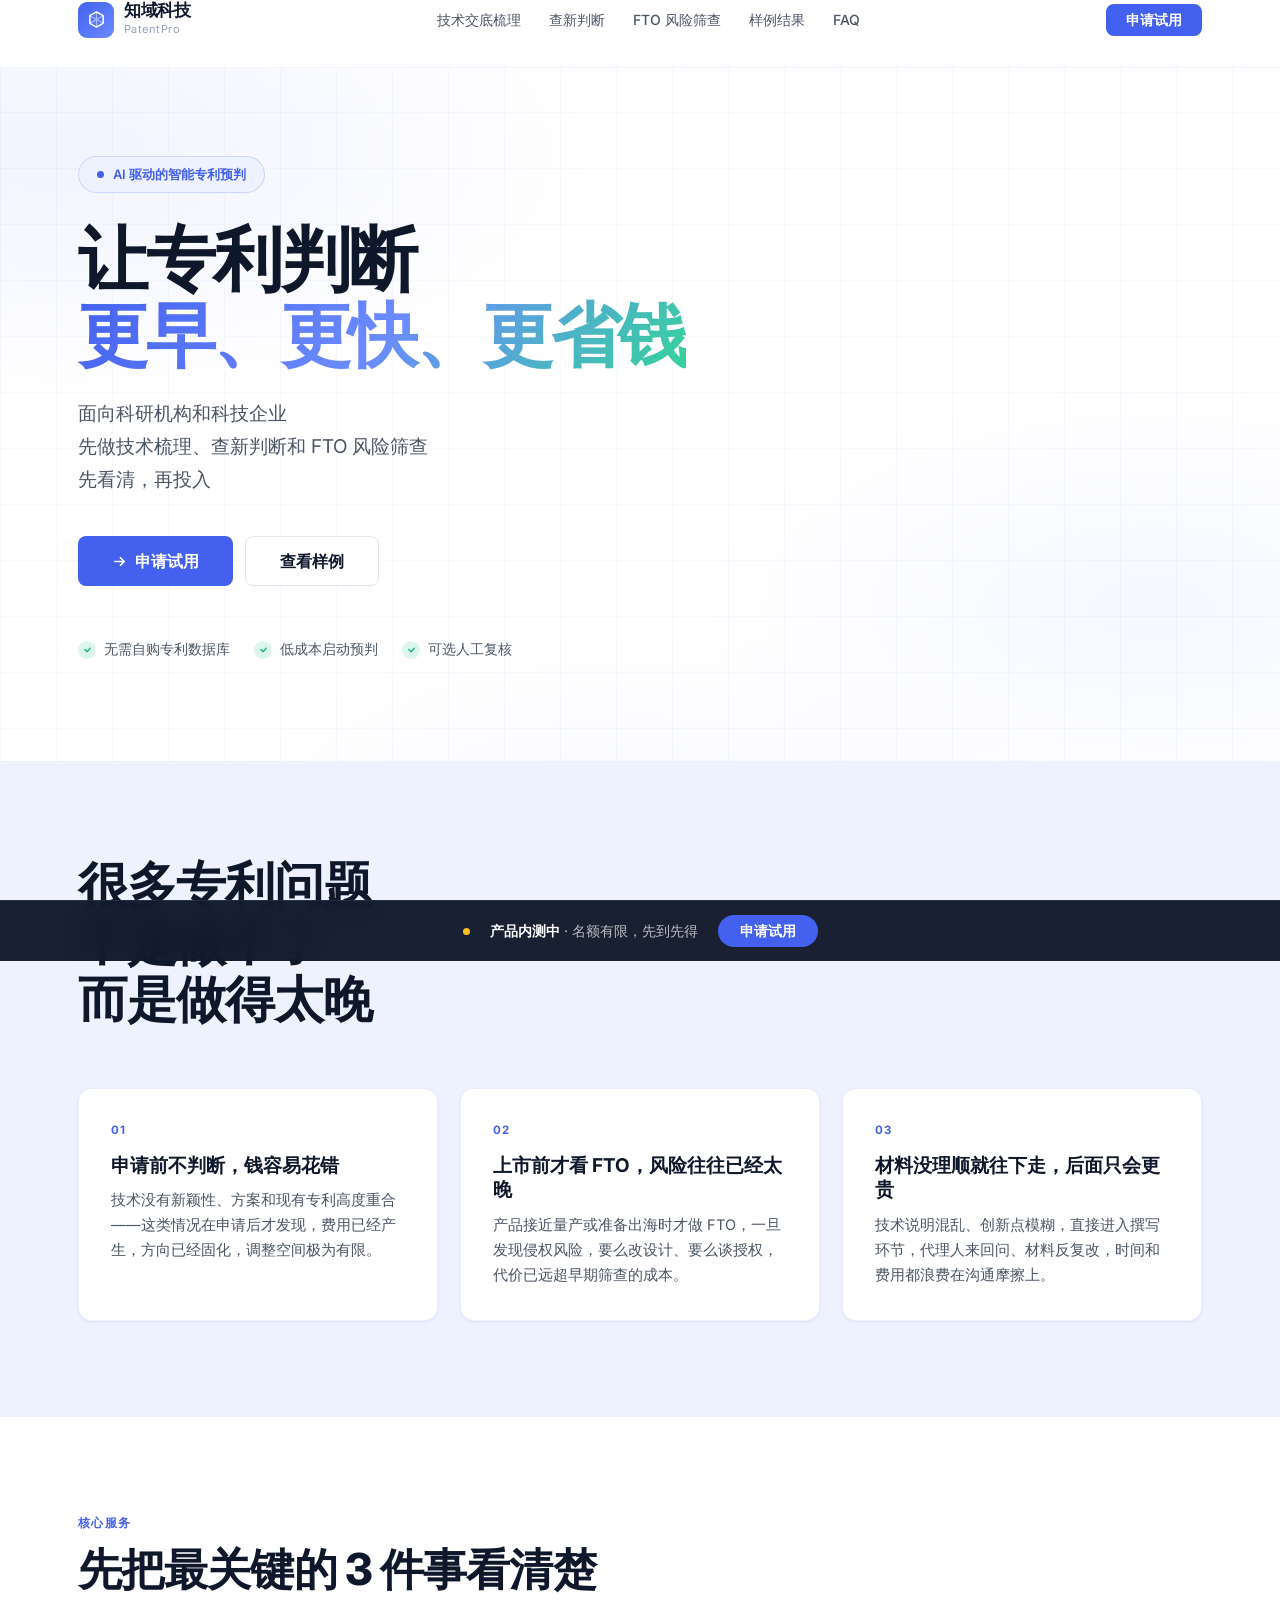
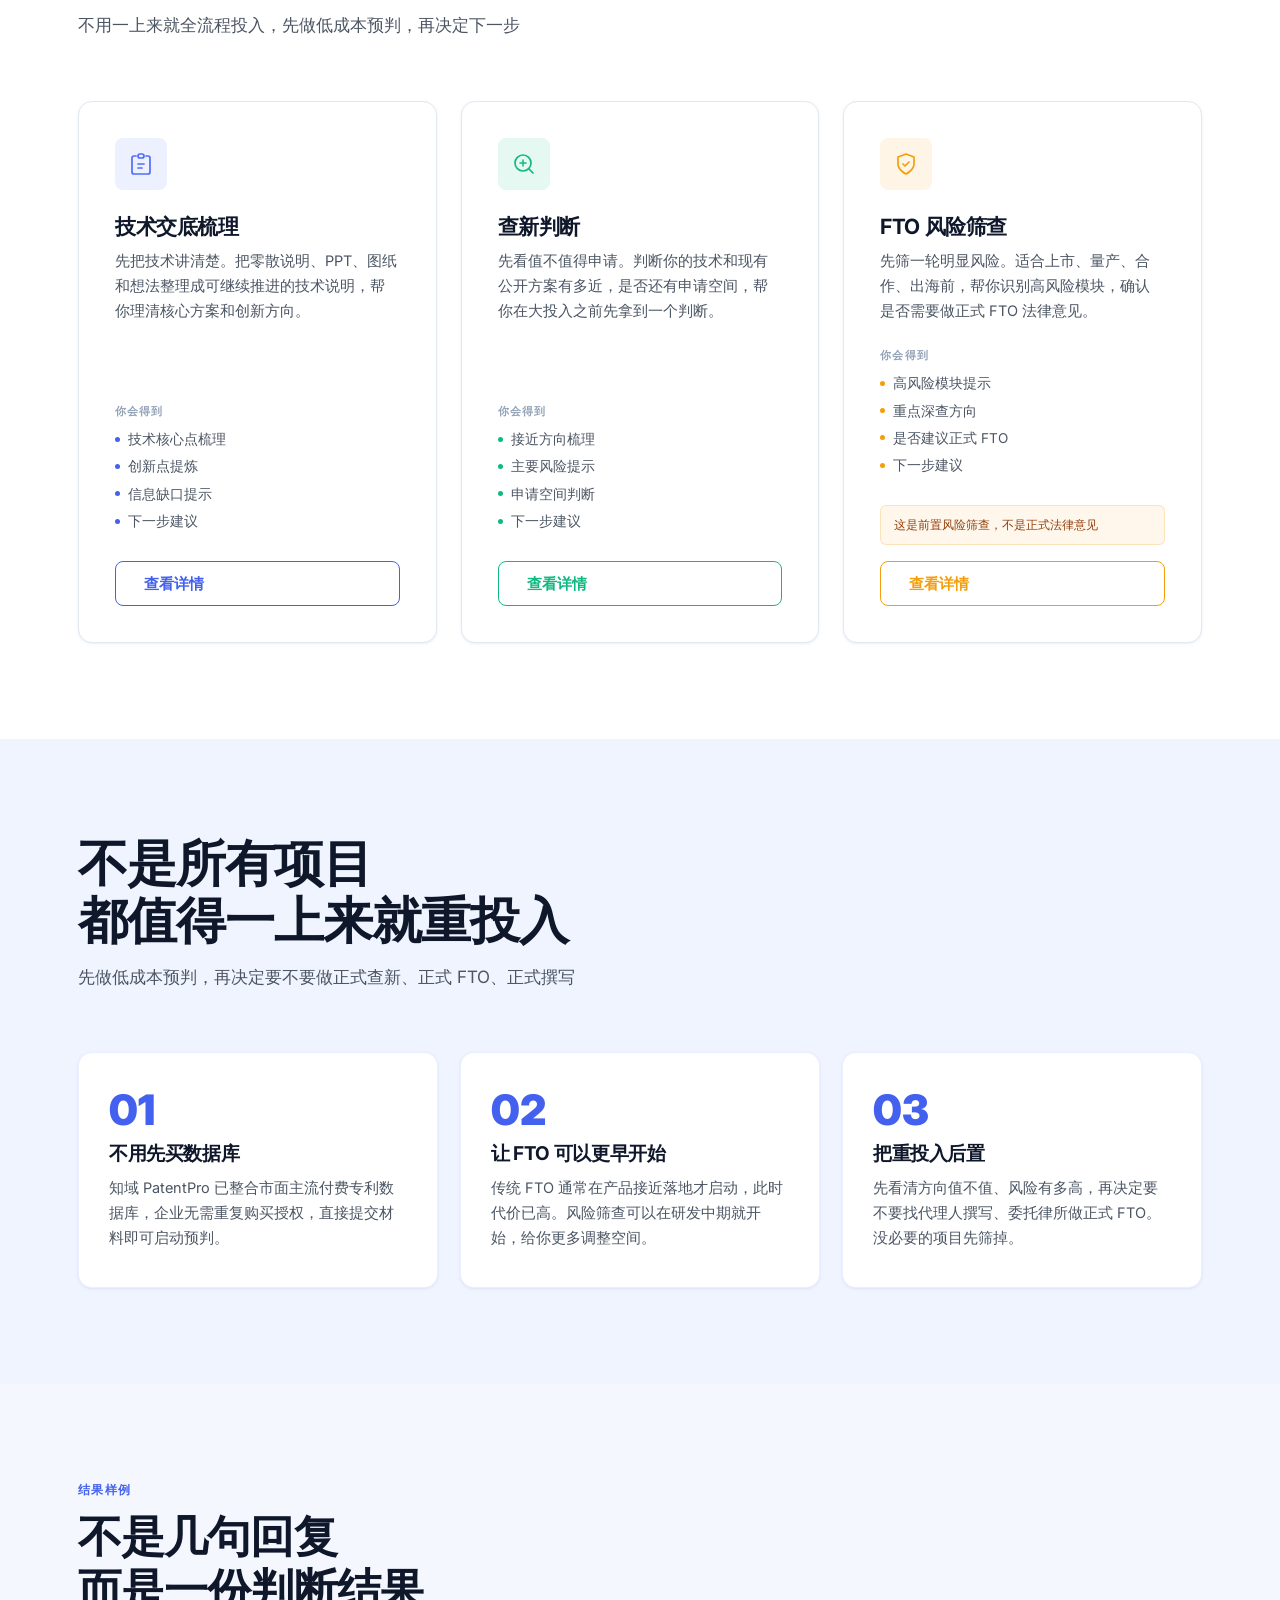
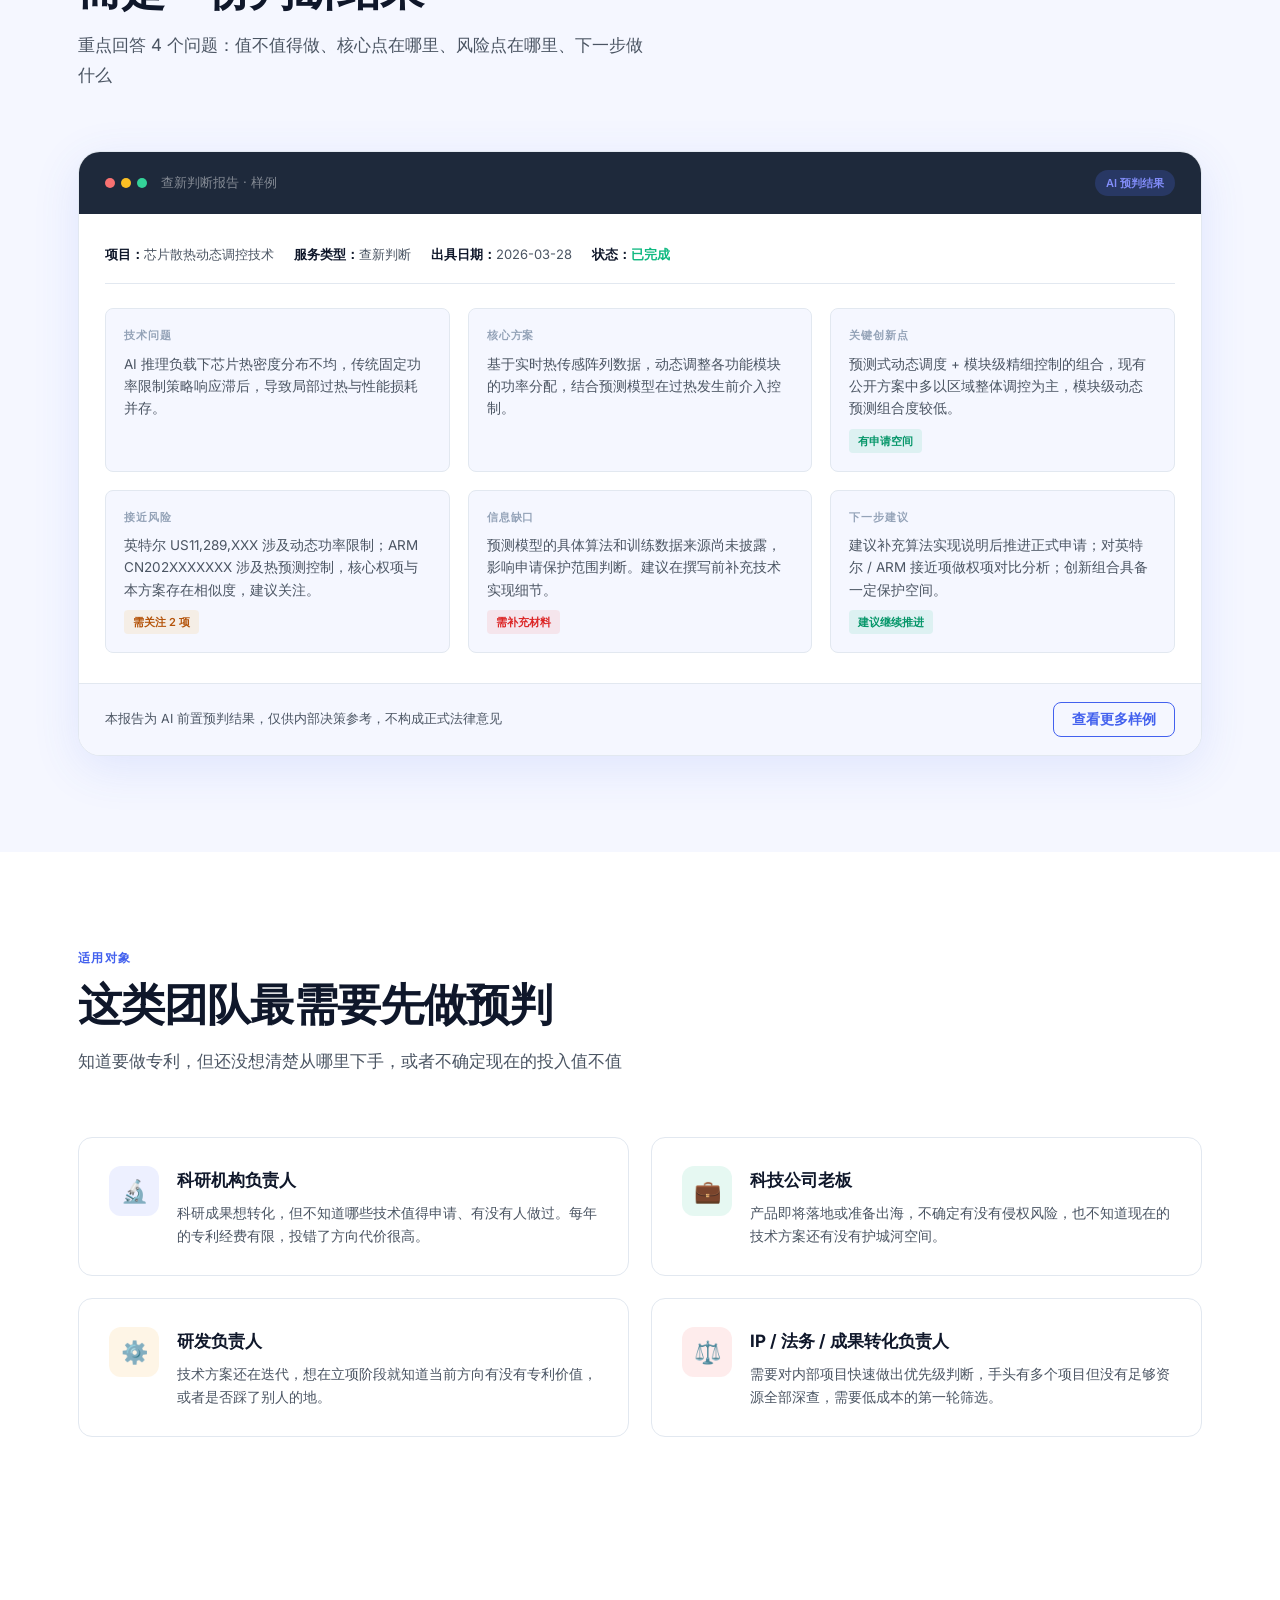
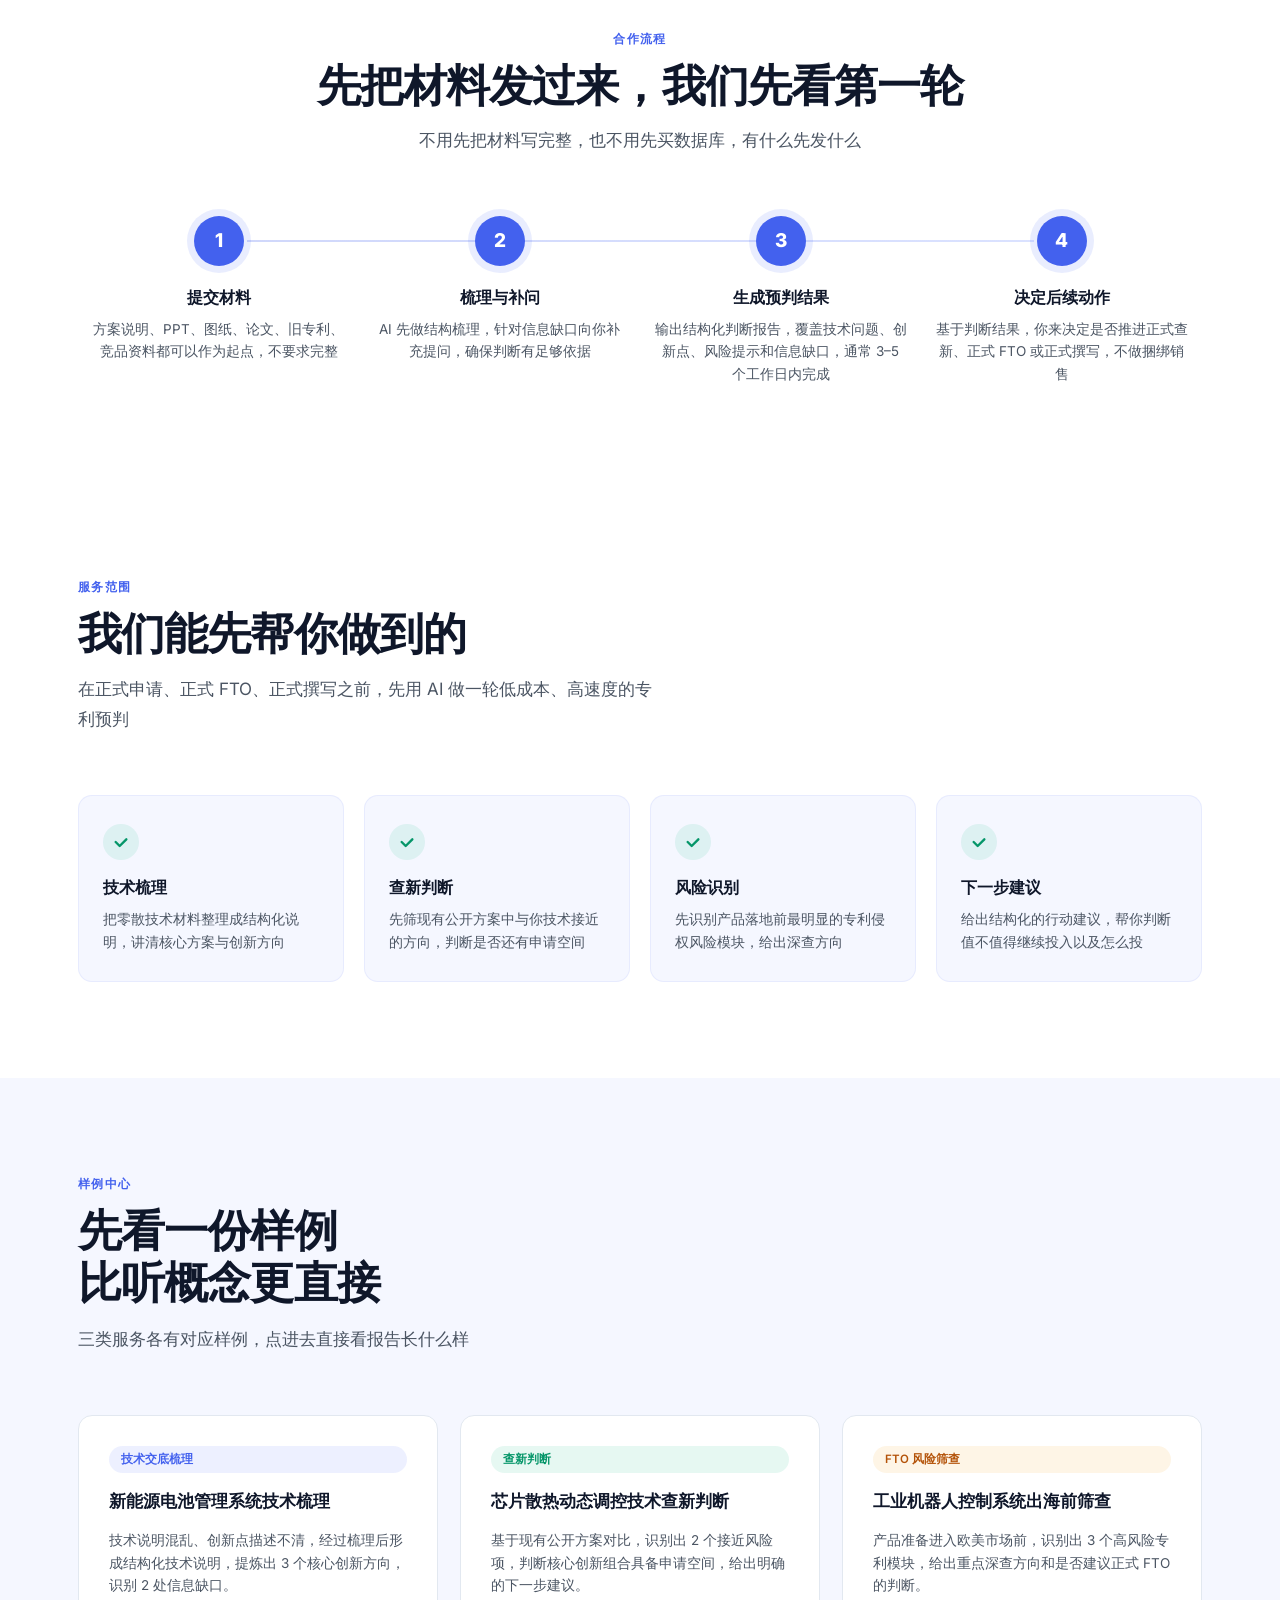
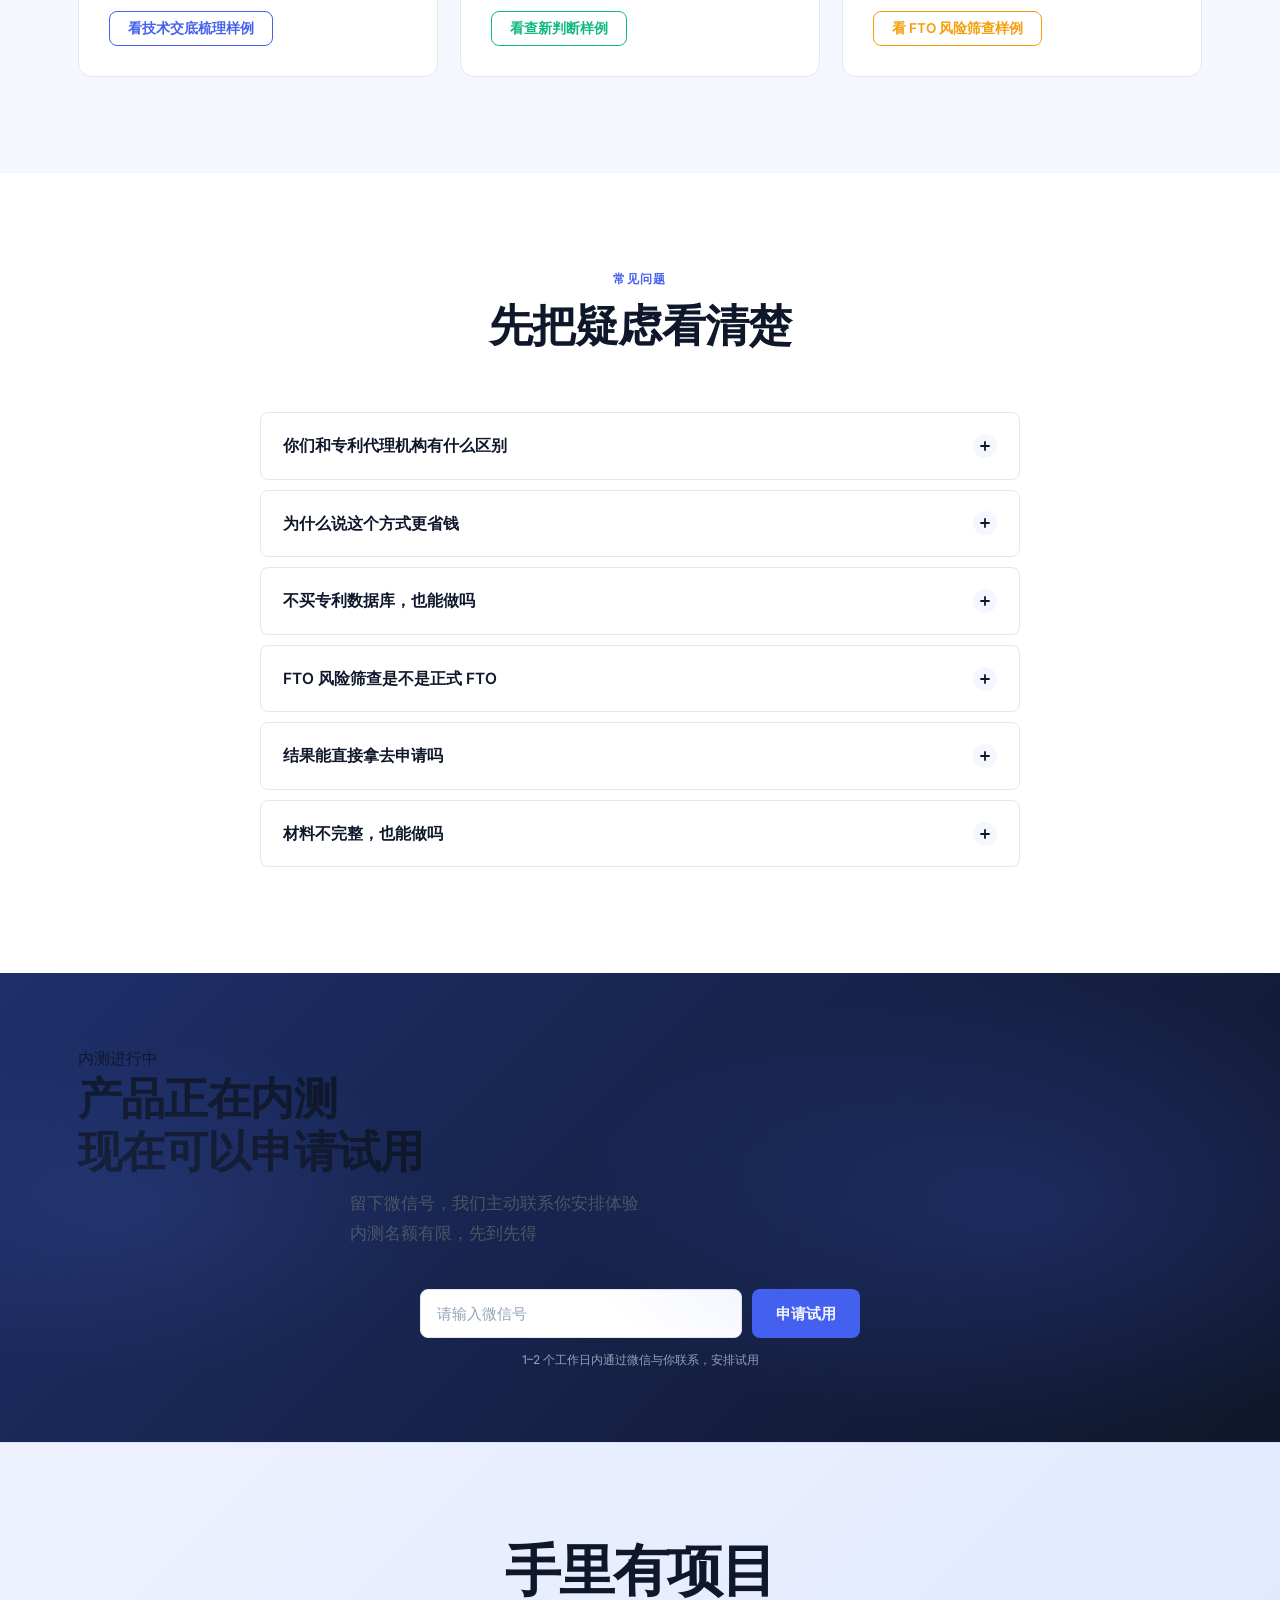
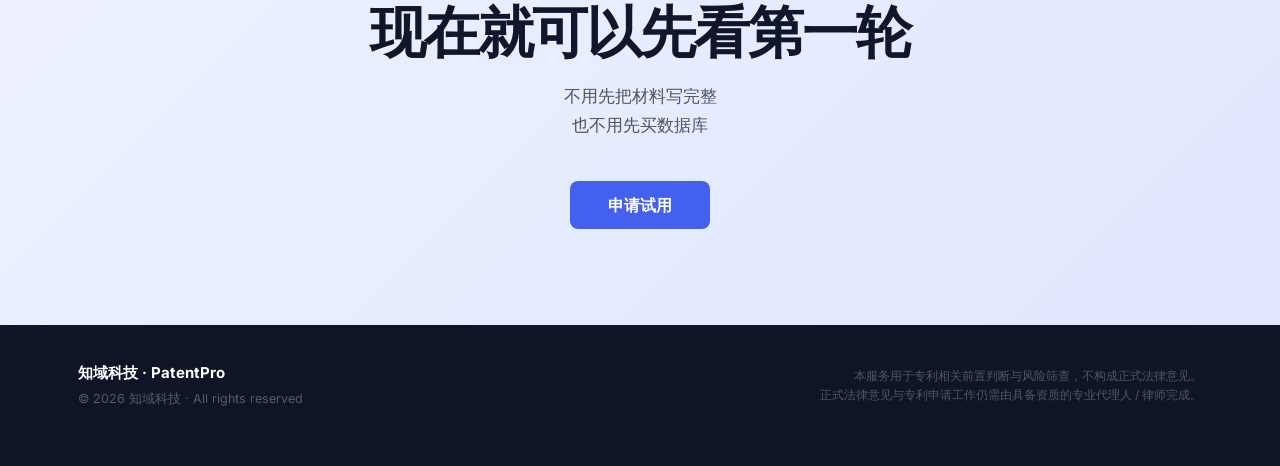
==== index.html @ 05e46c9e "chore: configure GitHub Pages for www.patentpro.net - Rename patentpro_website.html to index.html (P" ====
<!DOCTYPE html>
<html lang="zh-CN">
<head>
  <meta charset="UTF-8" />
  <meta name="viewport" content="width=device-width, initial-scale=1.0" />
  <meta name="description" content="知域科技 · AI 驱动的智能专利预判。面向科研机构和科技企业，先做技术梳理、查新判断和 FTO 风险筛查，先看清，再投入。" />
  <title>知域科技 · 让专利判断更早、更快、更省钱</title>
  <link rel="preconnect" href="https://fonts.googleapis.com" />
  <link rel="preconnect" href="https://fonts.gstatic.com" crossorigin />
  <link href="https://fonts.googleapis.com/css2?family=Inter:wght@300;400;500;600;700;800;900&display=swap" rel="stylesheet" />
  <style>
    /* ============================================================
       RESET & VARIABLES
    ============================================================ */
    *, *::before, *::after { box-sizing: border-box; margin: 0; padding: 0; }

    :root {
      --dark:          #0F172A;
      --dark-2:        #1E293B;
      --dark-3:        #334155;
      --accent:        #4361EE;
      --accent-light:  #6C8AFF;
      --accent-dark:   #2D4BD4;
      --green:         #10B981;
      --amber:         #F59E0B;
      --red:           #EF4444;
      --text:          #0F172A;
      --text-2:        #4B5563;
      --text-3:        #94A3B8;
      --bg:            #F5F7FF;
      --bg-alt:        #FFFFFF;
      --bg-tint:       #EEF2FF;
      --border:        #E2E8F0;
      --white:         #FFFFFF;
      --font:          'Inter', -apple-system, BlinkMacSystemFont, 'PingFang SC', 'Hiragino Sans GB', 'Microsoft YaHei', sans-serif;
      --shadow-sm:     0 1px 4px rgba(67,97,238,0.06), 0 1px 2px rgba(0,0,0,0.04);
      --shadow-md:     0 4px 20px rgba(67,97,238,0.1), 0 2px 8px rgba(0,0,0,0.04);
      --shadow-lg:     0 12px 48px rgba(67,97,238,0.12);
      --r-sm:          8px;
      --r-md:          14px;
      --r-lg:          22px;
      --max-w:         1180px;
      --nav-h:         68px;
    }

    html { scroll-behavior: smooth; font-size: 16px; }

    body {
      font-family: var(--font);
      color: var(--text);
      background: var(--bg);
      line-height: 1.65;
      -webkit-font-smoothing: antialiased;
    }

    a { text-decoration: none; }
    h1, h2, h3, h4 { line-height: 1.2; font-weight: 700; letter-spacing: -0.02em; }
    button { font-family: var(--font); }

    /* ============================================================
       LAYOUT UTILITIES
    ============================================================ */
    .container {
      max-width: var(--max-w);
      margin: 0 auto;
      padding: 0 28px;
    }

    .section { padding: 96px 0; }
    .section-alt { background: var(--bg-alt); }
    .section-dark { background: var(--dark); }

    .section-label {
      display: block;
      font-size: 12px;
      font-weight: 700;
      letter-spacing: 0.12em;
      text-transform: uppercase;
      color: var(--accent);
      margin-bottom: 10px;
    }

    .section-title {
      font-size: clamp(26px, 3.8vw, 44px);
      font-weight: 800;
      color: var(--text);
      margin-bottom: 16px;
    }
    .section-title.white { color: var(--white); }

    .section-subtitle {
      font-size: 17px;
      color: var(--text-2);
      max-width: 580px;
      line-height: 1.75;
    }
    .section-subtitle.muted { color: rgba(255,255,255,0.5); }

    .section-header { margin-bottom: 60px; }
    .section-header.center { text-align: center; }
    .section-header.center .section-label,
    .section-header.center .section-subtitle { margin-left: auto; margin-right: auto; }

    /* ============================================================
       BUTTONS
    ============================================================ */
    .btn {
      display: inline-flex;
      align-items: center;
      gap: 8px;
      padding: 14px 28px;
      border-radius: var(--r-sm);
      font-size: 15px;
      font-weight: 600;
      cursor: pointer;
      transition: all 0.2s ease;
      border: none;
      white-space: nowrap;
      line-height: 1;
    }

    .btn-primary {
      background: var(--accent);
      color: var(--white);
    }
    .btn-primary:hover {
      background: var(--accent-dark);
      transform: translateY(-1px);
      box-shadow: 0 8px 28px rgba(67,97,238,0.35);
    }

    .btn-secondary {
      background: transparent;
      color: var(--white);
      border: 1.5px solid rgba(255,255,255,0.38);
    }
    .btn-secondary:hover {
      background: rgba(255,255,255,0.1);
      border-color: rgba(255,255,255,0.7);
    }

    .btn-outline {
      background: transparent;
      color: var(--accent);
      border: 1.5px solid var(--accent);
    }
    .btn-outline:hover {
      background: var(--accent);
      color: var(--white);
    }

    .btn-ghost {
      background: rgba(255,255,255,0.07);
      color: var(--white);
      border: 1.5px solid rgba(255,255,255,0.14);
    }
    .btn-ghost:hover { background: rgba(255,255,255,0.14); }

    /* ============================================================
       HEADER
    ============================================================ */
    .header {
      position: fixed;
      top: 0; left: 0; right: 0;
      height: var(--nav-h);
      background: rgba(255,255,255,0.9);
      backdrop-filter: blur(16px);
      -webkit-backdrop-filter: blur(16px);
      border-bottom: 1px solid rgba(67,97,238,0.08);
      z-index: 1000;
      transition: background 0.3s ease, box-shadow 0.3s ease;
    }
    .header.scrolled {
      background: rgba(255,255,255,0.98);
      box-shadow: 0 4px 24px rgba(67,97,238,0.1);
    }

    .header-inner {
      display: flex;
      align-items: center;
      justify-content: space-between;
      height: 100%;
      gap: 16px;
    }

    /* Logo */
    .logo {
      display: flex;
      align-items: center;
      gap: 10px;
      flex-shrink: 0;
    }
    .logo-icon {
      width: 36px; height: 36px;
      background: linear-gradient(135deg, var(--accent), var(--accent-light));
      border-radius: 9px;
      display: flex; align-items: center; justify-content: center;
    }
    .logo-text-wrap { display: flex; flex-direction: column; }
    .logo-text { font-size: 17px; font-weight: 800; color: var(--text); letter-spacing: -0.02em; line-height: 1.1; }
    .logo-sub  { font-size: 11px; color: var(--text-3); letter-spacing: 0.04em; }

    /* Desktop Nav */
    .nav {
      display: flex;
      align-items: center;
      gap: 2px;
      flex: 1;
      justify-content: center;
    }
    .nav-link {
      padding: 8px 13px;
      color: var(--text-2);
      font-size: 14px; font-weight: 500;
      border-radius: 6px;
      transition: all 0.15s ease;
    }
    .nav-link:hover { color: var(--accent); background: var(--bg-tint); }

    .header-cta { padding: 9px 20px; font-size: 14px; flex-shrink: 0; }

    /* Hamburger */
    .hamburger {
      display: none;
      flex-direction: column;
      gap: 5px;
      cursor: pointer;
      padding: 6px;
      border: none; background: none;
      flex-shrink: 0;
    }
    .hamburger span {
      display: block; width: 22px; height: 2px;
      background: var(--text); border-radius: 2px;
      transition: all 0.28s ease;
    }
    .hamburger.open span:nth-child(1) { transform: translateY(7px) rotate(45deg); }
    .hamburger.open span:nth-child(2) { opacity: 0; transform: scaleX(0); }
    .hamburger.open span:nth-child(3) { transform: translateY(-7px) rotate(-45deg); }

    /* Mobile Nav */
    .mobile-nav {
      display: none;
      position: fixed;
      top: var(--nav-h); left: 0; right: 0;
      background: rgba(255,255,255,0.98);
      backdrop-filter: blur(16px);
      padding: 12px 20px 20px;
      border-bottom: 1px solid rgba(67,97,238,0.08);
      z-index: 999;
      flex-direction: column;
      gap: 4px;
    }
    .mobile-nav.open { display: flex; }
    .mobile-nav .nav-link { padding: 13px 16px; font-size: 15px; }
    .mobile-nav .btn-primary { margin-top: 8px; justify-content: center; }

    /* ============================================================
       HERO
    ============================================================ */
    .hero {
      background: var(--white);
      padding: calc(var(--nav-h) + 88px) 0 100px;
      position: relative;
      overflow: hidden;
    }
    .hero-bg {
      position: absolute; inset: 0; pointer-events: none;
      background:
        radial-gradient(ellipse 70% 55% at 5% 20%, rgba(67,97,238,0.07) 0%, transparent 60%),
        radial-gradient(ellipse 60% 50% at 90% 80%, rgba(108,138,255,0.06) 0%, transparent 60%),
        radial-gradient(ellipse 50% 40% at 50% 110%, rgba(67,97,238,0.04) 0%, transparent 70%);
    }
    .hero-grid {
      position: absolute; inset: 0; pointer-events: none;
      background-image:
        linear-gradient(rgba(67,97,238,0.04) 1px, transparent 1px),
        linear-gradient(90deg, rgba(67,97,238,0.04) 1px, transparent 1px);
      background-size: 56px 56px;
    }

    .hero-inner { position: relative; max-width: 740px; }

    .hero-badge {
      display: inline-flex; align-items: center; gap: 9px;
      background: var(--bg-tint);
      border: 1px solid rgba(67,97,238,0.2);
      border-radius: 100px;
      padding: 7px 18px;
      margin-bottom: 28px;
    }
    .hero-badge-pulse {
      width: 7px; height: 7px;
      background: var(--accent);
      border-radius: 50%;
      animation: pulse 2.4s infinite;
    }
    @keyframes pulse {
      0%, 100% { opacity: 1; transform: scale(1); }
      50% { opacity: 0.55; transform: scale(0.82); }
    }
    .hero-badge-text { font-size: 13px; color: var(--accent); font-weight: 600; }

    .hero-title {
      font-size: clamp(38px, 6.5vw, 70px);
      font-weight: 900;
      color: var(--text);
      line-height: 1.08;
      margin-bottom: 24px;
      letter-spacing: -0.035em;
    }
    .hero-title .hl {
      background: linear-gradient(130deg, #4361EE 0%, #6C8AFF 50%, #34D399 100%);
      -webkit-background-clip: text; -webkit-text-fill-color: transparent;
      background-clip: text;
    }

    .hero-subtitle {
      font-size: clamp(15px, 2vw, 19px);
      color: var(--text-2);
      line-height: 1.75;
      margin-bottom: 40px;
      max-width: 520px;
    }

    .hero-actions {
      display: flex; gap: 12px; flex-wrap: wrap;
      margin-bottom: 52px;
    }
    .hero-actions .btn-primary  { font-size: 16px; padding: 16px 34px; }
    .hero-actions .btn-secondary {
      font-size: 16px; padding: 16px 34px;
      color: var(--text); border-color: var(--border);
      background: var(--white);
    }
    .hero-actions .btn-secondary:hover {
      background: var(--bg-tint); border-color: var(--accent); color: var(--accent);
    }

    .hero-feats {
      display: flex; gap: 24px; flex-wrap: wrap;
    }
    .hero-feat {
      display: flex; align-items: center; gap: 8px;
      font-size: 13.5px; color: var(--text-2);
    }
    .hero-feat-check {
      width: 18px; height: 18px; border-radius: 50%;
      background: rgba(16,185,129,0.14);
      display: flex; align-items: center; justify-content: center;
      flex-shrink: 0;
    }

    /* ============================================================
       PAIN POINTS
    ============================================================ */
    .pain-section { background: var(--bg-tint); padding: 96px 0; }

    .pain-heading {
      font-size: clamp(28px, 4.2vw, 50px);
      font-weight: 800; color: var(--text); line-height: 1.14;
      margin-bottom: 60px;
    }

    .pain-grid {
      display: grid; grid-template-columns: repeat(3,1fr); gap: 22px;
    }
    .pain-card {
      background: var(--white);
      border: 1px solid rgba(67,97,238,0.1);
      border-radius: var(--r-md);
      padding: 32px;
      transition: all 0.22s ease;
      box-shadow: var(--shadow-sm);
    }
    .pain-card:hover {
      background: var(--white);
      border-color: var(--accent);
      transform: translateY(-3px);
      box-shadow: var(--shadow-md);
    }
    .pain-num {
      font-size: 11.5px; font-weight: 700;
      letter-spacing: 0.1em; color: var(--accent); margin-bottom: 14px;
    }
    .pain-title { font-size: 19px; font-weight: 700; color: var(--text); margin-bottom: 10px; line-height: 1.3; }
    .pain-desc  { font-size: 14.5px; color: var(--text-2); line-height: 1.72; }

    /* ============================================================
       SERVICES
    ============================================================ */
    .services-grid {
      display: grid; grid-template-columns: repeat(3,1fr); gap: 24px;
    }
    .svc-card {
      background: var(--white);
      border-radius: var(--r-md);
      padding: 36px;
      border: 1px solid var(--border);
      box-shadow: var(--shadow-sm);
      transition: all 0.24s ease;
      display: flex; flex-direction: column;
    }
    .svc-card:hover {
      transform: translateY(-4px);
      box-shadow: var(--shadow-lg);
      border-color: var(--accent);
    }
    .svc-icon {
      width: 52px; height: 52px; border-radius: var(--r-sm);
      display: flex; align-items: center; justify-content: center;
      margin-bottom: 24px;
    }
    .svc-icon-blue   { background: rgba(79,110,247,0.1); }
    .svc-icon-green  { background: rgba(16,185,129,0.1); }
    .svc-icon-amber  { background: rgba(245,158,11,0.1); }

    .svc-title { font-size: 21px; font-weight: 700; margin-bottom: 10px; }
    .svc-desc  { font-size: 14.5px; color: var(--text-2); line-height: 1.72; margin-bottom: 22px; flex: 1; }

    .svc-delivers-label {
      font-size: 11px; font-weight: 700; letter-spacing: 0.1em;
      text-transform: uppercase; color: var(--text-3); margin-bottom: 8px;
    }
    .svc-deliver {
      display: flex; align-items: center; gap: 8px;
      font-size: 13.5px; color: var(--text-2); margin-bottom: 5px;
    }
    .svc-deliver-dot {
      width: 5px; height: 5px; border-radius: 50%;
      background: var(--accent); flex-shrink: 0;
    }
    .svc-delivers { margin-bottom: 24px; }

    .svc-warning {
      background: rgba(245,158,11,0.08);
      border: 1px solid rgba(245,158,11,0.22);
      border-radius: 6px;
      padding: 9px 13px;
      font-size: 12px;
      color: #92400E;
      margin-bottom: 16px;
    }

    /* ============================================================
       COST
    ============================================================ */
    .cost-section { background: #F0F4FF; padding: 96px 0; }

    .cost-heading {
      font-size: clamp(28px, 4.2vw, 50px);
      font-weight: 800; color: var(--text); line-height: 1.14;
      margin-bottom: 14px;
    }
    .cost-sub {
      font-size: 17px; color: var(--text-2);
      max-width: 540px; line-height: 1.72; margin-bottom: 60px;
    }

    .cost-grid {
      display: grid; grid-template-columns: repeat(3,1fr); gap: 22px;
    }
    .cost-card {
      background: var(--white);
      border: 1px solid rgba(67,97,238,0.1);
      border-radius: var(--r-md);
      padding: 36px 30px;
      transition: all 0.22s ease;
      box-shadow: var(--shadow-sm);
    }
    .cost-card:hover {
      background: var(--white);
      border-color: var(--accent);
      transform: translateY(-3px);
      box-shadow: var(--shadow-md);
    }
    .cost-num  { font-size: 42px; font-weight: 900; color: var(--accent); line-height: 1; margin-bottom: 12px; }
    .cost-ctitle { font-size: 19px; font-weight: 700; color: var(--text); margin-bottom: 10px; }
    .cost-cdesc  { font-size: 14.5px; color: var(--text-2); line-height: 1.72; }

    /* ============================================================
       RESULT MOCK
    ============================================================ */
    .result-section { background: var(--bg); }

    .result-mock {
      background: var(--white);
      border-radius: var(--r-lg);
      border: 1px solid var(--border);
      box-shadow: var(--shadow-lg);
      overflow: hidden;
      margin-top: 48px;
    }
    .mock-header {
      background: #1E293B;
      padding: 18px 26px;
      display: flex; align-items: center; gap: 14px;
    }
    .mock-dots { display: flex; gap: 6px; }
    .mock-dot  { width: 10px; height: 10px; border-radius: 50%; }
    .d-r { background: #F87171; }
    .d-y { background: #FBBF24; }
    .d-g { background: #34D399; }
    .mock-label { font-size: 13px; color: rgba(255,255,255,0.45); }
    .mock-badge {
      margin-left: auto;
      background: rgba(79,110,247,0.22);
      color: #818CF8;
      font-size: 11px; font-weight: 600;
      padding: 4px 11px; border-radius: 100px;
    }

    .mock-body { padding: 30px 26px; }
    .mock-meta {
      display: flex; flex-wrap: wrap; gap: 20px;
      padding-bottom: 18px; margin-bottom: 24px;
      border-bottom: 1px solid var(--border);
    }
    .mock-meta-item { font-size: 13px; color: var(--text-2); }
    .mock-meta-item strong { color: var(--text); }

    .result-grid {
      display: grid; grid-template-columns: repeat(3,1fr); gap: 18px;
    }
    .r-card {
      background: var(--bg);
      border: 1px solid var(--border);
      border-radius: var(--r-sm);
      padding: 18px;
    }
    .r-card-label {
      font-size: 10.5px; font-weight: 700; letter-spacing: 0.09em;
      text-transform: uppercase; color: var(--text-3); margin-bottom: 8px;
    }
    .r-card-text { font-size: 13.5px; color: var(--text-2); line-height: 1.65; }
    .r-tag {
      display: inline-block; font-size: 11px; font-weight: 600;
      padding: 3px 9px; border-radius: 4px; margin-top: 9px;
    }
    .tag-ok      { background: rgba(16,185,129,0.1); color: #059669; }
    .tag-warn    { background: rgba(245,158,11,0.1);  color: #B45309; }
    .tag-risk    { background: rgba(239,68,68,0.1);   color: #DC2626; }

    .mock-footer {
      padding: 18px 26px;
      background: var(--bg);
      border-top: 1px solid var(--border);
      display: flex; align-items: center; justify-content: space-between; gap: 16px;
      flex-wrap: wrap;
    }
    .mock-footer-text { font-size: 12.5px; color: var(--text-2); }

    /* ============================================================
       AUDIENCE
    ============================================================ */
    .audience-grid {
      display: grid; grid-template-columns: repeat(2,1fr); gap: 22px;
    }
    .aud-card {
      background: var(--white);
      border: 1px solid var(--border);
      border-radius: var(--r-md);
      padding: 28px 30px;
      display: flex; gap: 18px;
      transition: all 0.22s ease;
    }
    .aud-card:hover {
      border-color: var(--accent);
      box-shadow: var(--shadow-md);
      transform: translateY(-2px);
    }
    .aud-avatar {
      width: 50px; height: 50px; border-radius: 12px;
      display: flex; align-items: center; justify-content: center;
      font-size: 22px; flex-shrink: 0;
    }
    .av-1 { background: rgba(79,110,247,0.1); }
    .av-2 { background: rgba(16,185,129,0.1); }
    .av-3 { background: rgba(245,158,11,0.1); }
    .av-4 { background: rgba(239,68,68,0.1);  }

    .aud-role  { font-size: 17px; font-weight: 700; margin-bottom: 7px; }
    .aud-pain  { font-size: 14px; color: var(--text-2); line-height: 1.65; }

    /* ============================================================
       PROCESS
    ============================================================ */
    .process-section { background: var(--bg-alt); }

    .process-steps {
      display: grid; grid-template-columns: repeat(4,1fr);
      gap: 0; position: relative;
    }
    .process-steps::before {
      content: '';
      position: absolute; z-index: 0;
      top: 24px;
      left: calc(12.5% + 28px);
      right: calc(12.5% + 28px);
      height: 2px;
      background: linear-gradient(90deg, var(--accent), var(--accent-light));
      opacity: 0.25;
    }
    .process-step {
      display: flex; flex-direction: column; align-items: center;
      text-align: center; padding: 0 14px; position: relative;
    }
    .ps-num {
      width: 50px; height: 50px; border-radius: 50%;
      background: var(--accent); color: var(--white);
      font-size: 19px; font-weight: 800;
      display: flex; align-items: center; justify-content: center;
      margin-bottom: 18px; position: relative; z-index: 1;
      box-shadow: 0 0 0 7px rgba(79,110,247,0.12);
    }
    .ps-title { font-size: 16px; font-weight: 700; margin-bottom: 8px; }
    .ps-desc  { font-size: 13.5px; color: var(--text-2); line-height: 1.65; }

    /* ============================================================
       TRUST & BOUNDARY
    ============================================================ */
    .trust-section { background: var(--bg-alt); }

    .trust-items-grid {
      display: grid; grid-template-columns: repeat(4, 1fr); gap: 20px;
    }
    .trust-item-card {
      background: var(--bg);
      border: 1px solid rgba(67,97,238,0.08);
      border-radius: var(--r-md);
      padding: 28px 24px;
      transition: all 0.22s ease;
    }
    .trust-item-card:hover {
      border-color: rgba(16,185,129,0.3);
      box-shadow: var(--shadow-md);
      transform: translateY(-2px);
    }
    .tic-title { font-size: 16px; font-weight: 700; color: var(--text); margin-bottom: 8px; }
    .tic-desc  { font-size: 13.5px; color: var(--text-2); line-height: 1.65; }

    .trust-item {
      display: flex; align-items: flex-start; gap: 12px; margin-bottom: 15px;
    }
    .ti-icon {
      border-radius: 50%; flex-shrink: 0;
      display: flex; align-items: center; justify-content: center;
    }
    .ti-icon.check { background: rgba(16,185,129,0.1); }
    .ti-icon.cross { background: rgba(239,68,68,0.1); }
    .ti-text { font-size: 14.5px; color: var(--text-2); line-height: 1.65; }

    /* ============================================================
       EXAMPLES
    ============================================================ */
    .examples-grid {
      display: grid; grid-template-columns: repeat(3,1fr); gap: 22px;
    }
    .ex-card {
      background: var(--white);
      border: 1px solid var(--border);
      border-radius: var(--r-md);
      padding: 30px;
      display: flex; flex-direction: column; gap: 14px;
      transition: all 0.22s ease;
    }
    .ex-card:hover {
      border-color: var(--accent);
      box-shadow: var(--shadow-md);
      transform: translateY(-3px);
    }
    .ex-tag {
      display: inline-block; font-size: 11.5px; font-weight: 600;
      padding: 4px 12px; border-radius: 100px;
      background: rgba(79,110,247,0.1); color: var(--accent);
    }
    .ex-title { font-size: 17px; font-weight: 700; }
    .ex-desc  { font-size: 13.5px; color: var(--text-2); line-height: 1.68; flex: 1; }

    /* ============================================================
       FAQ
    ============================================================ */
    .faq-section { background: var(--bg-alt); }

    .faq-list { max-width: 760px; margin: 0 auto; }

    .faq-item {
      border: 1px solid var(--border);
      border-radius: var(--r-sm);
      margin-bottom: 10px;
      overflow: hidden;
      background: var(--white);
    }
    .faq-q {
      display: flex; align-items: center; justify-content: space-between;
      padding: 20px 22px; cursor: pointer; gap: 16px;
      transition: background 0.15s ease;
      user-select: none;
    }
    .faq-q:hover { background: var(--bg); }
    .faq-q-text { font-size: 15.5px; font-weight: 600; color: var(--text); }
    .faq-ico {
      width: 24px; height: 24px; border-radius: 50%;
      background: var(--bg);
      display: flex; align-items: center; justify-content: center;
      flex-shrink: 0;
      transition: transform 0.22s ease, background 0.22s ease;
    }
    .faq-item.open .faq-ico {
      transform: rotate(45deg);
      background: var(--accent);
    }
    .faq-item.open .faq-ico svg { stroke: white; }

    .faq-a {
      display: none;
      padding: 0 22px 22px;
      font-size: 14.5px; color: var(--text-2); line-height: 1.78;
    }
    .faq-item.open .faq-a { display: block; }
    .faq-a p + p { margin-top: 9px; }
    .faq-a .faq-conclusion { font-weight: 600; color: var(--text); }
    .faq-a .faq-boundary {
      font-size: 12.5px; color: var(--text-3); margin-top: 10px;
      padding-top: 10px; border-top: 1px solid var(--border);
    }

    /* ============================================================
       BETA BANNER
    ============================================================ */
    .submit-section {
      background: linear-gradient(135deg, #1E2F6B 0%, #0F172A 100%);
      padding: 72px 0;
      position: relative;
      overflow: hidden;
    }
    .submit-section::before {
      content: '';
      position: absolute; inset: 0; pointer-events: none;
      background:
        radial-gradient(ellipse 60% 80% at 80% 50%, rgba(67,97,238,0.2) 0%, transparent 60%),
        radial-gradient(ellipse 40% 60% at 10% 50%, rgba(108,138,255,0.1) 0%, transparent 60%);
    }

    .beta-banner-inner {
      position: relative;
      display: flex;
      align-items: center;
      justify-content: space-between;
      gap: 40px;
    }

    .beta-banner-left { flex: 1; }

    .beta-banner-badge {
      display: inline-flex; align-items: center; gap: 7px;
      background: rgba(245,158,11,0.15);
      border: 1px solid rgba(245,158,11,0.3);
      border-radius: 100px;
      padding: 5px 14px; margin-bottom: 18px;
    }
    .beta-banner-badge-dot {
      width: 6px; height: 6px; border-radius: 50%;
      background: #FBBF24; animation: pulse 2.4s infinite;
    }
    .beta-banner-badge-text { font-size: 12.5px; font-weight: 600; color: #FCD34D; }

    .beta-banner-title {
      font-size: clamp(24px, 3.5vw, 40px);
      font-weight: 800; color: var(--white);
      line-height: 1.15; margin-bottom: 12px;
      letter-spacing: -0.025em;
    }
    .beta-banner-sub {
      font-size: 16px; color: rgba(255,255,255,0.55);
      line-height: 1.7; max-width: 480px;
    }

    .beta-banner-right {
      flex-shrink: 0;
      display: flex; flex-direction: column;
      align-items: flex-end; gap: 10px;
    }

    .beta-banner-stats {
      display: flex; gap: 28px; margin-bottom: 4px;
    }
    .beta-stat {
      text-align: center;
    }
    .beta-stat-num {
      font-size: 22px; font-weight: 800; color: var(--white);
      line-height: 1; margin-bottom: 4px;
    }
    .beta-stat-label {
      font-size: 11px; color: rgba(255,255,255,0.45);
      font-weight: 500; letter-spacing: 0.04em;
    }

    .btn-beta-banner {
      font-size: 16px; padding: 16px 36px;
      box-shadow: 0 8px 32px rgba(67,97,238,0.5);
    }
    .beta-banner-note {
      font-size: 12px; color: rgba(255,255,255,0.35);
    }

    .beta-input-wrap {
      display: flex; gap: 10px;
      margin-bottom: 12px;
    }
    .beta-input {
      flex: 1; padding: 14px 16px;
      border: 1px solid var(--border); border-radius: var(--r-sm);
      font-family: var(--font); font-size: 15px; color: var(--text);
      transition: border-color 0.15s ease; background: var(--white);
    }
    .beta-input:focus {
      outline: none; border-color: var(--accent);
      box-shadow: 0 0 0 3px rgba(67,97,238,0.1);
    }
    .beta-input::placeholder { color: var(--text-3); }
    .beta-note { font-size: 12px; color: var(--text-3); line-height: 1.6; }

    /* ============================================================
       STICKY BOTTOM BANNER
    ============================================================ */
    .sticky-bar {
      position: fixed;
      bottom: 0; left: 0; right: 0;
      z-index: 900;
      background: rgba(15, 23, 42, 0.96);
      backdrop-filter: blur(12px);
      -webkit-backdrop-filter: blur(12px);
      border-top: 1px solid rgba(255,255,255,0.08);
      padding: 14px 28px;
      display: flex; align-items: center; justify-content: center; gap: 20px;
      transform: translateY(100%);
      transition: transform 0.32s cubic-bezier(0.4, 0, 0.2, 1);
    }
    .sticky-bar.visible { transform: translateY(0); }

    .sticky-bar-dot {
      width: 7px; height: 7px; border-radius: 50%;
      background: #FBBF24; animation: pulse 2.4s infinite; flex-shrink: 0;
    }
    .sticky-bar-text {
      font-size: 14px; color: rgba(255,255,255,0.7);
      white-space: nowrap;
    }
    .sticky-bar-text strong { color: var(--white); font-weight: 600; }
    .sticky-bar-btn {
      padding: 9px 22px; font-size: 14px;
      border-radius: 100px; flex-shrink: 0;
    }

    @media (max-width: 480px) {
      .sticky-bar { padding: 12px 16px; gap: 12px; }
      .sticky-bar-text { font-size: 13px; }
      .sticky-bar-text .hide-mobile { display: none; }
    }

    /* ============================================================
       TRIAL MODAL
    ============================================================ */
    .modal-overlay {
      position: fixed; inset: 0; z-index: 2000;
      background: rgba(15,23,42,0.55);
      backdrop-filter: blur(4px);
      -webkit-backdrop-filter: blur(4px);
      display: flex; align-items: center; justify-content: center;
      padding: 20px;
      opacity: 0; pointer-events: none;
      transition: opacity 0.25s ease;
    }
    .modal-overlay.open {
      opacity: 1; pointer-events: auto;
    }

    .modal-card {
      background: var(--white);
      border-radius: var(--r-lg);
      padding: 40px 36px;
      width: 100%; max-width: 440px;
      box-shadow: 0 24px 80px rgba(15,23,42,0.2);
      position: relative;
      transform: translateY(20px) scale(0.97);
      transition: transform 0.28s cubic-bezier(0.34,1.2,0.64,1);
    }
    .modal-overlay.open .modal-card {
      transform: translateY(0) scale(1);
    }

    .modal-close {
      position: absolute; top: 16px; right: 16px;
      width: 32px; height: 32px; border-radius: 50%;
      background: var(--bg); border: none; cursor: pointer;
      display: flex; align-items: center; justify-content: center;
      color: var(--text-3); transition: all 0.15s ease;
    }
    .modal-close:hover { background: var(--border); color: var(--text); }

    .modal-badge {
      display: inline-flex; align-items: center; gap: 6px;
      background: rgba(245,158,11,0.1);
      border: 1px solid rgba(245,158,11,0.22);
      border-radius: 100px; padding: 4px 12px;
      margin-bottom: 16px;
    }
    .modal-badge-dot { width: 6px; height: 6px; border-radius: 50%; background: #F59E0B; animation: pulse 2.4s infinite; }
    .modal-badge-text { font-size: 12px; font-weight: 600; color: #B45309; }

    .modal-title {
      font-size: 22px; font-weight: 800;
      color: var(--text); line-height: 1.25;
      margin-bottom: 8px; letter-spacing: -0.02em;
    }
    .modal-sub {
      font-size: 14px; color: var(--text-2);
      line-height: 1.65; margin-bottom: 24px;
    }

    .modal-input-wrap {
      display: flex; flex-direction: column; gap: 10px;
      margin-bottom: 12px;
    }
    .modal-input {
      width: 100%; padding: 13px 15px;
      border: 1px solid var(--border); border-radius: var(--r-sm);
      font-family: var(--font); font-size: 15px; color: var(--text);
      transition: border-color 0.15s ease; background: var(--white);
    }
    .modal-input:focus {
      outline: none; border-color: var(--accent);
      box-shadow: 0 0 0 3px rgba(67,97,238,0.1);
    }
    .modal-input::placeholder { color: var(--text-3); }

    .modal-note { font-size: 12px; color: var(--text-3); line-height: 1.6; }

    .btn-modal-submit {
      width: 100%; justify-content: center;
      font-size: 15px; padding: 15px; margin-top: 16px;
    }

    @media (max-width: 768px) {
      .fab { bottom: 20px; right: 16px; padding: 12px 18px; font-size: 13.5px; }
      .modal-card { padding: 32px 24px; }
      .beta-form { padding: 28px 22px; }
      .beta-input-wrap { flex-direction: column; }
    }

    /* ============================================================
       BOTTOM CTA
    ============================================================ */
    .bottom-cta {
      background: linear-gradient(135deg, var(--bg-tint) 0%, #E0E7FF 100%);
      text-align: center; padding: 96px 0;
      border-top: 1px solid rgba(67,97,238,0.1);
    }
    .bottom-cta-title {
      font-size: clamp(28px, 5.5vw, 56px);
      font-weight: 900; color: var(--text);
      line-height: 1.12; margin-bottom: 18px;
      letter-spacing: -0.035em;
    }
    .bottom-cta-sub {
      font-size: 17px; color: var(--text-2);
      margin-bottom: 40px; line-height: 1.72;
    }
    .bottom-cta-actions {
      display: flex; gap: 12px; justify-content: center; flex-wrap: wrap;
    }
    .bottom-cta-actions .btn { font-size: 16px; padding: 16px 38px; }
    .bottom-cta .btn-ghost {
      background: var(--white);
      color: var(--text);
      border: 1.5px solid var(--border);
    }
    .bottom-cta .btn-ghost:hover {
      background: var(--text);
      color: var(--white);
      border-color: var(--text);
    }

    /* ============================================================
       FOOTER
    ============================================================ */
    .footer {
      background: #0D1526; padding: 36px 0 56px;
      border-top: none;
    }
    .footer-inner {
      display: flex; align-items: center;
      justify-content: space-between; gap: 20px; flex-wrap: wrap;
    }
    .footer-brand { font-size: 15px; font-weight: 700; color: var(--white); margin-bottom: 4px; }
    .footer-copy  { font-size: 12.5px; color: rgba(255,255,255,0.3); }
    .footer-disclaimer {
      font-size: 12px; color: rgba(255,255,255,0.28);
      max-width: 440px; line-height: 1.65; text-align: right;
    }

    /* ============================================================
       ANIMATIONS
    ============================================================ */
    .fade-up {
      opacity: 0; transform: translateY(22px);
      transition: opacity 0.55s ease, transform 0.55s ease;
    }
    .fade-up.visible { opacity: 1; transform: none; }

    .fade-up:nth-child(2) { transition-delay: 0.08s; }
    .fade-up:nth-child(3) { transition-delay: 0.16s; }
    .fade-up:nth-child(4) { transition-delay: 0.24s; }

    /* ============================================================
       RESPONSIVE — TABLET  (≤1024px)
    ============================================================ */
    @media (max-width: 1024px) {
      .result-grid { grid-template-columns: repeat(2,1fr); }
    }

    /* ============================================================
       RESPONSIVE — MOBILE  (≤768px)
    ============================================================ */
    @media (max-width: 768px) {
      :root { --nav-h: 60px; }

      .container { padding: 0 16px; }
      .section { padding: 64px 0; }

      /* Header */
      .nav, .header-cta { display: none; }
      .hamburger { display: flex; }

      /* Hero */
      .hero { padding: calc(var(--nav-h) + 52px) 0 72px; }
      .hero-actions { flex-direction: column; }
      .hero-actions .btn { width: 100%; justify-content: center; }
      .hero-feats { flex-direction: column; gap: 10px; }

      /* Grids → 1 col */
      .pain-grid,
      .services-grid,
      .cost-grid,
      .result-grid,
      .audience-grid,
      .examples-grid { grid-template-columns: 1fr; }

      /* Process → vertical */
      .process-steps { grid-template-columns: 1fr; gap: 28px; }
      .process-steps::before { display: none; }
      .process-step { flex-direction: row; text-align: left; gap: 16px; align-items: flex-start; padding: 0; }
      .ps-num { margin-bottom: 0; flex-shrink: 0; }

      /* Trust */
      .trust-grid { grid-template-columns: 1fr; }
      .trust-items-grid { grid-template-columns: repeat(2, 1fr); }

      /* Beta banner */
      .beta-banner-inner { flex-direction: column; align-items: flex-start; gap: 32px; }
      .beta-banner-right { align-items: flex-start; width: 100%; }
      .beta-banner-stats { gap: 20px; }
      .btn-beta-banner   { width: 100%; justify-content: center; }

      /* Footer */
      .footer-inner { flex-direction: column; text-align: center; }
      .footer-disclaimer { text-align: center; }

      /* Mock */
      .mock-footer { flex-direction: column; align-items: flex-start; }
      .mock-meta   { flex-direction: column; gap: 6px; }
    }

    /* ============================================================
       RESPONSIVE — SMALL MOBILE  (≤480px)
    ============================================================ */
    @media (max-width: 480px) {
      .hero-title { font-size: 34px; }
      .bottom-cta-actions { flex-direction: column; align-items: center; }
      .bottom-cta-actions .btn { width: 100%; max-width: 320px; justify-content: center; }
      .trust-items-grid { grid-template-columns: 1fr; }
      .beta-banner-stats { flex-wrap: wrap; gap: 16px; }
    }
  </style>
</head>
<body>

<!-- ============================================================
     HEADER
============================================================ -->
<header class="header" id="header">
  <div class="container">
    <div class="header-inner">

      <a href="#" class="logo">
        <div class="logo-icon">
          <svg width="19" height="19" viewBox="0 0 20 20" fill="none">
            <path d="M10 2L3 6V14L10 18L17 14V6L10 2Z" stroke="white" stroke-width="1.6" stroke-linejoin="round"/>
            <path d="M10 2V18M3 6L17 14M17 6L3 14" stroke="white" stroke-width="1.3" stroke-opacity="0.5"/>
          </svg>
        </div>
        <div class="logo-text-wrap">
          <span class="logo-text">知域科技</span>
          <span class="logo-sub">PatentPro</span>
        </div>
      </a>

      <nav class="nav">
        <a href="#services"  class="nav-link">技术交底梳理</a>
        <a href="#services"  class="nav-link">查新判断</a>
        <a href="#services"  class="nav-link">FTO 风险筛查</a>
        <a href="#examples"  class="nav-link">样例结果</a>
        <a href="#faq"       class="nav-link">FAQ</a>
      </nav>

      <a href="#submit" class="btn btn-primary header-cta">申请试用</a>

      <button class="hamburger" id="hamburger" aria-label="打开菜单">
        <span></span><span></span><span></span>
      </button>
    </div>
  </div>
</header>

<!-- Mobile nav -->
<div class="mobile-nav" id="mobileNav">
  <a href="#services"  class="nav-link" onclick="closeMNav()">技术交底梳理</a>
  <a href="#services"  class="nav-link" onclick="closeMNav()">查新判断</a>
  <a href="#services"  class="nav-link" onclick="closeMNav()">FTO 风险筛查</a>
  <a href="#examples"  class="nav-link" onclick="closeMNav()">样例结果</a>
  <a href="#faq"       class="nav-link" onclick="closeMNav()">FAQ</a>
  <a href="#submit"    class="btn btn-primary" onclick="closeMNav()">申请试用</a>
</div>


<!-- ============================================================
     HERO
============================================================ -->
<section class="hero" id="home">
  <div class="hero-bg"></div>
  <div class="hero-grid"></div>
  <div class="container">
    <div class="hero-inner">

      <div class="hero-badge">
        <div class="hero-badge-pulse"></div>
        <span class="hero-badge-text">AI 驱动的智能专利预判</span>
      </div>

      <h1 class="hero-title">
        让专利判断<br>
        <span class="hl">更早、更快、更省钱</span>
      </h1>

      <p class="hero-subtitle">
        面向科研机构和科技企业<br>
        先做技术梳理、查新判断和 FTO 风险筛查<br>
        先看清，再投入
      </p>

      <div class="hero-actions">
        <a href="#submit" class="btn btn-primary">
          <svg width="15" height="15" viewBox="0 0 16 16" fill="none"><path d="M3 8h10M9 4l4 4-4 4" stroke="currentColor" stroke-width="1.8" stroke-linecap="round" stroke-linejoin="round"/></svg>
          申请试用
        </a>
        <a href="#examples" class="btn btn-secondary">查看样例</a>
      </div>

      <div class="hero-feats">
        <div class="hero-feat">
          <div class="hero-feat-check">
            <svg width="9" height="9" viewBox="0 0 10 10" fill="none"><path d="M2 5l2.5 2.5 3.5-4" stroke="#10B981" stroke-width="1.6" stroke-linecap="round" stroke-linejoin="round"/></svg>
          </div>
          无需自购专利数据库
        </div>
        <div class="hero-feat">
          <div class="hero-feat-check">
            <svg width="9" height="9" viewBox="0 0 10 10" fill="none"><path d="M2 5l2.5 2.5 3.5-4" stroke="#10B981" stroke-width="1.6" stroke-linecap="round" stroke-linejoin="round"/></svg>
          </div>
          低成本启动预判
        </div>
        <div class="hero-feat">
          <div class="hero-feat-check">
            <svg width="9" height="9" viewBox="0 0 10 10" fill="none"><path d="M2 5l2.5 2.5 3.5-4" stroke="#10B981" stroke-width="1.6" stroke-linecap="round" stroke-linejoin="round"/></svg>
          </div>
          可选人工复核
        </div>
      </div>

    </div>
  </div>
</section>


<!-- ============================================================
     PAIN POINTS
============================================================ -->
<section class="pain-section" id="why">
  <div class="container">
    <h2 class="pain-heading fade-up">
      很多专利问题<br>
      不是做不了<br>
      而是做得太晚
    </h2>

    <div class="pain-grid">
      <div class="pain-card fade-up">
        <div class="pain-num">01</div>
        <div class="pain-title">申请前不判断，钱容易花错</div>
        <div class="pain-desc">技术没有新颖性、方案和现有专利高度重合——这类情况在申请后才发现，费用已经产生，方向已经固化，调整空间极为有限。</div>
      </div>
      <div class="pain-card fade-up">
        <div class="pain-num">02</div>
        <div class="pain-title">上市前才看 FTO，风险往往已经太晚</div>
        <div class="pain-desc">产品接近量产或准备出海时才做 FTO，一旦发现侵权风险，要么改设计、要么谈授权，代价已远超早期筛查的成本。</div>
      </div>
      <div class="pain-card fade-up">
        <div class="pain-num">03</div>
        <div class="pain-title">材料没理顺就往下走，后面只会更贵</div>
        <div class="pain-desc">技术说明混乱、创新点模糊，直接进入撰写环节，代理人来回问、材料反复改，时间和费用都浪费在沟通摩擦上。</div>
      </div>
    </div>
  </div>
</section>


<!-- ============================================================
     SERVICES
============================================================ -->
<section class="section section-alt" id="services">
  <div class="container">
    <div class="section-header">
      <span class="section-label">核心服务</span>
      <h2 class="section-title">先把最关键的 3 件事看清楚</h2>
      <p class="section-subtitle">不用一上来就全流程投入，先做低成本预判，再决定下一步</p>
    </div>

    <div class="services-grid">

      <!-- 技术交底梳理 -->
      <div class="svc-card fade-up">
        <div class="svc-icon svc-icon-blue">
          <svg width="24" height="24" viewBox="0 0 24 24" fill="none">
            <path d="M9 12h6M9 16h4M7 4H5a2 2 0 00-2 2v14a2 2 0 002 2h14a2 2 0 002-2V6a2 2 0 00-2-2h-2M9 4a2 2 0 002 2h2a2 2 0 002-2M9 4a2 2 0 012-2h2a2 2 0 012 2" stroke="#4F6EF7" stroke-width="1.7" stroke-linecap="round" stroke-linejoin="round"/>
          </svg>
        </div>
        <h3 class="svc-title">技术交底梳理</h3>
        <p class="svc-desc">先把技术讲清楚。把零散说明、PPT、图纸和想法整理成可继续推进的技术说明，帮你理清核心方案和创新方向。</p>
        <div class="svc-delivers">
          <div class="svc-delivers-label">你会得到</div>
          <div class="svc-deliver"><div class="svc-deliver-dot"></div>技术核心点梳理</div>
          <div class="svc-deliver"><div class="svc-deliver-dot"></div>创新点提炼</div>
          <div class="svc-deliver"><div class="svc-deliver-dot"></div>信息缺口提示</div>
          <div class="svc-deliver"><div class="svc-deliver-dot"></div>下一步建议</div>
        </div>
        <a href="#submit" class="btn btn-outline">查看详情</a>
      </div>

      <!-- 查新判断 -->
      <div class="svc-card fade-up">
        <div class="svc-icon svc-icon-green">
          <svg width="24" height="24" viewBox="0 0 24 24" fill="none">
            <circle cx="11" cy="11" r="8" stroke="#10B981" stroke-width="1.7"/>
            <path d="M21 21l-4.35-4.35" stroke="#10B981" stroke-width="1.7" stroke-linecap="round"/>
            <path d="M8 11h6M11 8v6" stroke="#10B981" stroke-width="1.5" stroke-linecap="round"/>
          </svg>
        </div>
        <h3 class="svc-title">查新判断</h3>
        <p class="svc-desc">先看值不值得申请。判断你的技术和现有公开方案有多近，是否还有申请空间，帮你在大投入之前先拿到一个判断。</p>
        <div class="svc-delivers">
          <div class="svc-delivers-label">你会得到</div>
          <div class="svc-deliver"><div class="svc-deliver-dot" style="background:#10B981"></div>接近方向梳理</div>
          <div class="svc-deliver"><div class="svc-deliver-dot" style="background:#10B981"></div>主要风险提示</div>
          <div class="svc-deliver"><div class="svc-deliver-dot" style="background:#10B981"></div>申请空间判断</div>
          <div class="svc-deliver"><div class="svc-deliver-dot" style="background:#10B981"></div>下一步建议</div>
        </div>
        <a href="#submit" class="btn btn-outline" style="color:#10B981;border-color:#10B981">查看详情</a>
      </div>

      <!-- FTO 风险筛查 -->
      <div class="svc-card fade-up">
        <div class="svc-icon svc-icon-amber">
          <svg width="24" height="24" viewBox="0 0 24 24" fill="none">
            <path d="M12 22s8-4 8-10V5l-8-3-8 3v7c0 6 8 10 8 10z" stroke="#F59E0B" stroke-width="1.7" stroke-linejoin="round"/>
            <path d="M9 12l2 2 4-4" stroke="#F59E0B" stroke-width="1.7" stroke-linecap="round" stroke-linejoin="round"/>
          </svg>
        </div>
        <h3 class="svc-title">FTO 风险筛查</h3>
        <p class="svc-desc">先筛一轮明显风险。适合上市、量产、合作、出海前，帮你识别高风险模块，确认是否需要做正式 FTO 法律意见。</p>
        <div class="svc-delivers">
          <div class="svc-delivers-label">你会得到</div>
          <div class="svc-deliver"><div class="svc-deliver-dot" style="background:#F59E0B"></div>高风险模块提示</div>
          <div class="svc-deliver"><div class="svc-deliver-dot" style="background:#F59E0B"></div>重点深查方向</div>
          <div class="svc-deliver"><div class="svc-deliver-dot" style="background:#F59E0B"></div>是否建议正式 FTO</div>
          <div class="svc-deliver"><div class="svc-deliver-dot" style="background:#F59E0B"></div>下一步建议</div>
        </div>
        <div class="svc-warning">这是前置风险筛查，不是正式法律意见</div>
        <a href="#submit" class="btn btn-outline" style="color:#F59E0B;border-color:#F59E0B">查看详情</a>
      </div>

    </div>
  </div>
</section>


<!-- ============================================================
     COST SAVING
============================================================ -->
<section class="section cost-section" id="cost">
  <div class="container">
    <div class="section-header">
      <h2 class="cost-heading fade-up">
        不是所有项目<br>
        都值得一上来就重投入
      </h2>
      <p class="cost-sub fade-up">先做低成本预判，再决定要不要做正式查新、正式 FTO、正式撰写</p>
    </div>

    <div class="cost-grid">
      <div class="cost-card fade-up">
        <div class="cost-num">01</div>
        <h3 class="cost-ctitle">不用先买数据库</h3>
        <p class="cost-cdesc">知域 PatentPro 已整合市面主流付费专利数据库，企业无需重复购买授权，直接提交材料即可启动预判。</p>
      </div>
      <div class="cost-card fade-up">
        <div class="cost-num">02</div>
        <h3 class="cost-ctitle">让 FTO 可以更早开始</h3>
        <p class="cost-cdesc">传统 FTO 通常在产品接近落地才启动，此时代价已高。风险筛查可以在研发中期就开始，给你更多调整空间。</p>
      </div>
      <div class="cost-card fade-up">
        <div class="cost-num">03</div>
        <h3 class="cost-ctitle">把重投入后置</h3>
        <p class="cost-cdesc">先看清方向值不值、风险有多高，再决定要不要找代理人撰写、委托律所做正式 FTO。没必要的项目先筛掉。</p>
      </div>
    </div>
  </div>
</section>


<!-- ============================================================
     RESULT PREVIEW
============================================================ -->
<section class="section result-section" id="result">
  <div class="container">
    <div class="section-header">
      <span class="section-label">结果样例</span>
      <h2 class="section-title">不是几句回复<br>而是一份判断结果</h2>
      <p class="section-subtitle">重点回答 4 个问题：值不值得做、核心点在哪里、风险点在哪里、下一步做什么</p>
    </div>

    <div class="result-mock fade-up">
      <div class="mock-header">
        <div class="mock-dots">
          <div class="mock-dot d-r"></div>
          <div class="mock-dot d-y"></div>
          <div class="mock-dot d-g"></div>
        </div>
        <span class="mock-label">查新判断报告 · 样例</span>
        <span class="mock-badge">AI 预判结果</span>
      </div>

      <div class="mock-body">
        <div class="mock-meta">
          <span class="mock-meta-item"><strong>项目：</strong>芯片散热动态调控技术</span>
          <span class="mock-meta-item"><strong>服务类型：</strong>查新判断</span>
          <span class="mock-meta-item"><strong>出具日期：</strong>2026-03-28</span>
          <span class="mock-meta-item"><strong>状态：</strong><span style="color:#10B981;font-weight:600">已完成</span></span>
        </div>

        <div class="result-grid">
          <div class="r-card">
            <div class="r-card-label">技术问题</div>
            <div class="r-card-text">AI 推理负载下芯片热密度分布不均，传统固定功率限制策略响应滞后，导致局部过热与性能损耗并存。</div>
          </div>
          <div class="r-card">
            <div class="r-card-label">核心方案</div>
            <div class="r-card-text">基于实时热传感阵列数据，动态调整各功能模块的功率分配，结合预测模型在过热发生前介入控制。</div>
          </div>
          <div class="r-card">
            <div class="r-card-label">关键创新点</div>
            <div class="r-card-text">预测式动态调度 + 模块级精细控制的组合，现有公开方案中多以区域整体调控为主，模块级动态预测组合度较低。</div>
            <span class="r-tag tag-ok">有申请空间</span>
          </div>
          <div class="r-card">
            <div class="r-card-label">接近风险</div>
            <div class="r-card-text">英特尔 US11,289,XXX 涉及动态功率限制；ARM CN202XXXXXXX 涉及热预测控制，核心权项与本方案存在相似度，建议关注。</div>
            <span class="r-tag tag-warn">需关注 2 项</span>
          </div>
          <div class="r-card">
            <div class="r-card-label">信息缺口</div>
            <div class="r-card-text">预测模型的具体算法和训练数据来源尚未披露，影响申请保护范围判断。建议在撰写前补充技术实现细节。</div>
            <span class="r-tag tag-risk">需补充材料</span>
          </div>
          <div class="r-card">
            <div class="r-card-label">下一步建议</div>
            <div class="r-card-text">建议补充算法实现说明后推进正式申请；对英特尔 / ARM 接近项做权项对比分析；创新组合具备一定保护空间。</div>
            <span class="r-tag tag-ok">建议继续推进</span>
          </div>
        </div>
      </div>

      <div class="mock-footer">
        <span class="mock-footer-text">本报告为 AI 前置预判结果，仅供内部决策参考，不构成正式法律意见</span>
        <a href="#examples" class="btn btn-outline" style="font-size:13.5px;padding:10px 18px">查看更多样例</a>
      </div>
    </div>
  </div>
</section>


<!-- ============================================================
     AUDIENCE
============================================================ -->
<section class="section section-alt" id="audience">
  <div class="container">
    <div class="section-header">
      <span class="section-label">适用对象</span>
      <h2 class="section-title">这类团队最需要先做预判</h2>
      <p class="section-subtitle">知道要做专利，但还没想清楚从哪里下手，或者不确定现在的投入值不值</p>
    </div>

    <div class="audience-grid">
      <div class="aud-card fade-up">
        <div class="aud-avatar av-1">🔬</div>
        <div>
          <div class="aud-role">科研机构负责人</div>
          <div class="aud-pain">科研成果想转化，但不知道哪些技术值得申请、有没有人做过。每年的专利经费有限，投错了方向代价很高。</div>
        </div>
      </div>
      <div class="aud-card fade-up">
        <div class="aud-avatar av-2">💼</div>
        <div>
          <div class="aud-role">科技公司老板</div>
          <div class="aud-pain">产品即将落地或准备出海，不确定有没有侵权风险，也不知道现在的技术方案还有没有护城河空间。</div>
        </div>
      </div>
      <div class="aud-card fade-up">
        <div class="aud-avatar av-3">⚙️</div>
        <div>
          <div class="aud-role">研发负责人</div>
          <div class="aud-pain">技术方案还在迭代，想在立项阶段就知道当前方向有没有专利价值，或者是否踩了别人的地。</div>
        </div>
      </div>
      <div class="aud-card fade-up">
        <div class="aud-avatar av-4">⚖️</div>
        <div>
          <div class="aud-role">IP / 法务 / 成果转化负责人</div>
          <div class="aud-pain">需要对内部项目快速做出优先级判断，手头有多个项目但没有足够资源全部深查，需要低成本的第一轮筛选。</div>
        </div>
      </div>
    </div>
  </div>
</section>


<!-- ============================================================
     PROCESS
============================================================ -->
<section class="section process-section" id="process">
  <div class="container">
    <div class="section-header center">
      <span class="section-label">合作流程</span>
      <h2 class="section-title" style="margin:0 auto 14px">先把材料发过来，我们先看第一轮</h2>
      <p class="section-subtitle">不用先把材料写完整，也不用先买数据库，有什么先发什么</p>
    </div>

    <div class="process-steps">
      <div class="process-step fade-up">
        <div class="ps-num">1</div>
        <div>
          <div class="ps-title">提交材料</div>
          <div class="ps-desc">方案说明、PPT、图纸、论文、旧专利、竞品资料都可以作为起点，不要求完整</div>
        </div>
      </div>
      <div class="process-step fade-up">
        <div class="ps-num">2</div>
        <div>
          <div class="ps-title">梳理与补问</div>
          <div class="ps-desc">AI 先做结构梳理，针对信息缺口向你补充提问，确保判断有足够依据</div>
        </div>
      </div>
      <div class="process-step fade-up">
        <div class="ps-num">3</div>
        <div>
          <div class="ps-title">生成预判结果</div>
          <div class="ps-desc">输出结构化判断报告，覆盖技术问题、创新点、风险提示和信息缺口，通常 3–5 个工作日内完成</div>
        </div>
      </div>
      <div class="process-step fade-up">
        <div class="ps-num">4</div>
        <div>
          <div class="ps-title">决定后续动作</div>
          <div class="ps-desc">基于判断结果，你来决定是否推进正式查新、正式 FTO 或正式撰写，不做捆绑销售</div>
        </div>
      </div>
    </div>
  </div>
</section>


<!-- ============================================================
     TRUST & BOUNDARY
============================================================ -->
<section class="section trust-section" id="trust">
  <div class="container">
    <div class="section-header">
      <span class="section-label">服务范围</span>
      <h2 class="section-title">我们能先帮你做到的</h2>
      <p class="section-subtitle">在正式申请、正式 FTO、正式撰写之前，先用 AI 做一轮低成本、高速度的专利预判</p>
    </div>

    <div class="trust-items-grid">
      <div class="trust-item-card">
        <div class="ti-icon check" style="width:36px;height:36px;margin-bottom:14px">
          <svg width="16" height="16" viewBox="0 0 12 12" fill="none"><path d="M2 6l3 3 5-5" stroke="#059669" stroke-width="1.8" stroke-linecap="round" stroke-linejoin="round"/></svg>
        </div>
        <div class="tic-title">技术梳理</div>
        <div class="tic-desc">把零散技术材料整理成结构化说明，讲清核心方案与创新方向</div>
      </div>
      <div class="trust-item-card">
        <div class="ti-icon check" style="width:36px;height:36px;margin-bottom:14px">
          <svg width="16" height="16" viewBox="0 0 12 12" fill="none"><path d="M2 6l3 3 5-5" stroke="#059669" stroke-width="1.8" stroke-linecap="round" stroke-linejoin="round"/></svg>
        </div>
        <div class="tic-title">查新判断</div>
        <div class="tic-desc">先筛现有公开方案中与你技术接近的方向，判断是否还有申请空间</div>
      </div>
      <div class="trust-item-card">
        <div class="ti-icon check" style="width:36px;height:36px;margin-bottom:14px">
          <svg width="16" height="16" viewBox="0 0 12 12" fill="none"><path d="M2 6l3 3 5-5" stroke="#059669" stroke-width="1.8" stroke-linecap="round" stroke-linejoin="round"/></svg>
        </div>
        <div class="tic-title">风险识别</div>
        <div class="tic-desc">先识别产品落地前最明显的专利侵权风险模块，给出深查方向</div>
      </div>
      <div class="trust-item-card">
        <div class="ti-icon check" style="width:36px;height:36px;margin-bottom:14px">
          <svg width="16" height="16" viewBox="0 0 12 12" fill="none"><path d="M2 6l3 3 5-5" stroke="#059669" stroke-width="1.8" stroke-linecap="round" stroke-linejoin="round"/></svg>
        </div>
        <div class="tic-title">下一步建议</div>
        <div class="tic-desc">给出结构化的行动建议，帮你判断值不值得继续投入以及怎么投</div>
      </div>
    </div>
  </div>
</section>


<!-- ============================================================
     EXAMPLES
============================================================ -->
<section class="section" id="examples">
  <div class="container">
    <div class="section-header">
      <span class="section-label">样例中心</span>
      <h2 class="section-title">先看一份样例<br>比听概念更直接</h2>
      <p class="section-subtitle">三类服务各有对应样例，点进去直接看报告长什么样</p>
    </div>

    <div class="examples-grid">
      <div class="ex-card fade-up">
        <span class="ex-tag">技术交底梳理</span>
        <div class="ex-title">新能源电池管理系统技术梳理</div>
        <div class="ex-desc">技术说明混乱、创新点描述不清，经过梳理后形成结构化技术说明，提炼出 3 个核心创新方向，识别 2 处信息缺口。</div>
        <a href="#" class="btn btn-outline" style="align-self:flex-start;font-size:13.5px;padding:10px 18px">看技术交底梳理样例</a>
      </div>
      <div class="ex-card fade-up">
        <span class="ex-tag" style="background:rgba(16,185,129,0.1);color:#059669">查新判断</span>
        <div class="ex-title">芯片散热动态调控技术查新判断</div>
        <div class="ex-desc">基于现有公开方案对比，识别出 2 个接近风险项，判断核心创新组合具备申请空间，给出明确的下一步建议。</div>
        <a href="#" class="btn btn-outline" style="align-self:flex-start;font-size:13.5px;padding:10px 18px;color:#10B981;border-color:#10B981">看查新判断样例</a>
      </div>
      <div class="ex-card fade-up">
        <span class="ex-tag" style="background:rgba(245,158,11,0.1);color:#B45309">FTO 风险筛查</span>
        <div class="ex-title">工业机器人控制系统出海前筛查</div>
        <div class="ex-desc">产品准备进入欧美市场前，识别出 3 个高风险专利模块，给出重点深查方向和是否建议正式 FTO 的判断。</div>
        <a href="#" class="btn btn-outline" style="align-self:flex-start;font-size:13.5px;padding:10px 18px;color:#F59E0B;border-color:#F59E0B">看 FTO 风险筛查样例</a>
      </div>
    </div>
  </div>
</section>


<!-- ============================================================
     FAQ
============================================================ -->
<section class="section faq-section" id="faq">
  <div class="container">
    <div class="section-header center">
      <span class="section-label">常见问题</span>
      <h2 class="section-title" style="margin:0 auto 14px">先把疑虑看清楚</h2>
    </div>

    <div class="faq-list">

      <div class="faq-item">
        <div class="faq-q" onclick="toggleFaq(this)">
          <span class="faq-q-text">你们和专利代理机构有什么区别</span>
          <div class="faq-ico"><svg width="12" height="12" viewBox="0 0 12 12" fill="none"><path d="M6 2v8M2 6h8" stroke="currentColor" stroke-width="1.8" stroke-linecap="round"/></svg></div>
        </div>
        <div class="faq-a">
          <p class="faq-conclusion">我们不是专利代理机构，我们做的是正式工作之前的前置预判。</p>
          <p>专利代理机构负责撰写申请文件并代理申请流程，工作在你确定要申请之后才真正开始。我们的工作发生在更早阶段——帮你判断值不值得做、怎么做更有价值、有哪些风险需要先看清楚。</p>
          <p>两者不冲突：预判做完，如果你决定推进，还是要找专业代理机构完成申请。</p>
          <p class="faq-boundary">本服务用于专利相关前置判断与风险筛查，不构成正式法律意见，正式申请与法律意见仍需专业代理人 / 律师完成。</p>
        </div>
      </div>

      <div class="faq-item">
        <div class="faq-q" onclick="toggleFaq(this)">
          <span class="faq-q-text">为什么说这个方式更省钱</span>
          <div class="faq-ico"><svg width="12" height="12" viewBox="0 0 12 12" fill="none"><path d="M6 2v8M2 6h8" stroke="currentColor" stroke-width="1.8" stroke-linecap="round"/></svg></div>
        </div>
        <div class="faq-a">
          <p class="faq-conclusion">省的不只是检索费用，更是在错误方向上的时间和决策成本。</p>
          <p>正式查新、正式 FTO、正式撰写的费用都不低。如果方向本身就有问题——技术没有新颖性、侵权风险太高、创新点不清——前期越投入，损失就越大。</p>
          <p>先用低成本预判筛一轮，不值得做的项目早点停，值得做的项目再系统投入，整体投入效率更高。</p>
          <p class="faq-boundary">本服务费用仅为前置预判阶段的费用，不包括后续正式申请、正式 FTO 等专业法律工作的费用。</p>
        </div>
      </div>

      <div class="faq-item">
        <div class="faq-q" onclick="toggleFaq(this)">
          <span class="faq-q-text">不买专利数据库，也能做吗</span>
          <div class="faq-ico"><svg width="12" height="12" viewBox="0 0 12 12" fill="none"><path d="M6 2v8M2 6h8" stroke="currentColor" stroke-width="1.8" stroke-linecap="round"/></svg></div>
        </div>
        <div class="faq-a">
          <p class="faq-conclusion">可以，你不需要购买任何数据库授权。</p>
          <p>我们的 AI 系统已接入主流专利数据库，你只需要提交技术材料，我们来完成检索和判断。这也是为什么前置预判的成本能大幅低于自建数据库检索的原因之一。</p>
          <p class="faq-boundary">检索覆盖范围有限，预判结果不能替代完整的正式查新或 FTO 报告。</p>
        </div>
      </div>

      <div class="faq-item">
        <div class="faq-q" onclick="toggleFaq(this)">
          <span class="faq-q-text">FTO 风险筛查是不是正式 FTO</span>
          <div class="faq-ico"><svg width="12" height="12" viewBox="0 0 12 12" fill="none"><path d="M6 2v8M2 6h8" stroke="currentColor" stroke-width="1.8" stroke-linecap="round"/></svg></div>
        </div>
        <div class="faq-a">
          <p class="faq-conclusion">不是。这是正式 FTO 之前的前置风险筛查，两者有本质区别。</p>
          <p>正式 FTO 由专业律师团队完成，覆盖特定司法管辖区内的全量有效专利，可作为法律意见出具，通常费用较高、周期较长。</p>
          <p>我们做的风险筛查是帮你识别哪些模块有明显风险、是否有必要做正式 FTO。筛查发现风险较低，正式 FTO 可以缩小范围；发现高风险集中区，正式 FTO 可以更有针对性地深查。</p>
          <p class="faq-boundary">FTO 风险筛查结果不构成正式法律意见，不能作为诉讼或授权谈判的法律依据。</p>
        </div>
      </div>

      <div class="faq-item">
        <div class="faq-q" onclick="toggleFaq(this)">
          <span class="faq-q-text">结果能直接拿去申请吗</span>
          <div class="faq-ico"><svg width="12" height="12" viewBox="0 0 12 12" fill="none"><path d="M6 2v8M2 6h8" stroke="currentColor" stroke-width="1.8" stroke-linecap="round"/></svg></div>
        </div>
        <div class="faq-a">
          <p class="faq-conclusion">不能。预判结果是决策参考，不是申请文件。</p>
          <p>我们输出的是结构化的技术梳理和判断建议，帮你搞清楚方向和风险，不是权利要求书或说明书。正式申请文件需要由有资质的专利代理人按照法定格式撰写并提交。</p>
          <p>你可以把预判结果作为和代理人沟通的基础材料，帮你们双方更快对齐技术理解和申请策略。</p>
          <p class="faq-boundary">预判报告不具备法律效力，正式申请文件的撰写和提交须由具有专利代理资质的机构完成。</p>
        </div>
      </div>

      <div class="faq-item">
        <div class="faq-q" onclick="toggleFaq(this)">
          <span class="faq-q-text">材料不完整，也能做吗</span>
          <div class="faq-ico"><svg width="12" height="12" viewBox="0 0 12 12" fill="none"><path d="M6 2v8M2 6h8" stroke="currentColor" stroke-width="1.8" stroke-linecap="round"/></svg></div>
        </div>
        <div class="faq-a">
          <p class="faq-conclusion">可以。有什么先发什么，材料不完整不是启动的障碍。</p>
          <p>方案说明、PPT、一段描述、图纸草稿、论文初稿都可以作为起点。AI 会先做结构梳理，针对关键信息缺口向你补充提问，通过几轮交互把信息完善到可以做判断的程度。</p>
          <p>越早提交，预判越早开始，你调整方向的窗口也就越大。</p>
          <p class="faq-boundary">材料越完整，预判结果越准确。信息严重不足时，结果会标注"信息缺口"，建议补充后再做最终决策。</p>
        </div>
      </div>

    </div>
  </div>
</section>


<!-- ============================================================
     BETA SIGNUP
============================================================ -->
<section class="section submit-section" id="submit">
  <div class="container">
    <div class="beta-wrap">

      <div class="beta-badge">
        <div class="beta-badge-dot"></div>
        <span class="beta-badge-text">内测进行中</span>
      </div>

      <h2 class="section-title" style="margin-bottom:12px">产品正在内测<br>现在可以申请试用</h2>
      <p class="section-subtitle" style="margin:0 auto 40px">留下微信号，我们主动联系你安排体验<br>内测名额有限，先到先得</p>

      <form id="betaForm" onsubmit="handleBetaSubmit(event,'betaBtn','betaForm')" style="display:flex;gap:10px;max-width:440px;margin:0 auto">
        <input
          class="beta-input"
          type="text"
          id="betaWechat"
          placeholder="请输入微信号"
          required
          autocomplete="off"
          style="flex:1"
        />
        <button type="submit" class="btn btn-primary" id="betaBtn" style="flex-shrink:0;padding:14px 24px">申请试用</button>
      </form>
      <p style="margin-top:12px;font-size:12px;color:var(--text-3);text-align:center">1–2 个工作日内通过微信与你联系，安排试用</p>

    </div>
  </div>
</section>


<!-- ============================================================
     BOTTOM CTA
============================================================ -->
<section class="bottom-cta">
  <div class="container">
    <h2 class="bottom-cta-title">
      手里有项目<br>
      现在就可以先看第一轮
    </h2>
    <p class="bottom-cta-sub">
      不用先把材料写完整<br>
      也不用先买数据库
    </p>
    <div class="bottom-cta-actions">
      <a href="#submit" class="btn btn-primary">申请试用</a>
    </div>
  </div>
</section>


<!-- ============================================================
     STICKY BOTTOM BANNER
============================================================ -->
<div class="sticky-bar" id="stickyBar">
  <div class="sticky-bar-dot"></div>
  <span class="sticky-bar-text"><strong>产品内测中</strong><span class="hide-mobile"> · 名额有限，先到先得</span></span>
  <button class="btn btn-primary sticky-bar-btn" onclick="openModal()">申请试用</button>
</div>


<!-- ============================================================
     TRIAL MODAL
============================================================ -->
<div class="modal-overlay" id="modalOverlay" onclick="handleOverlayClick(event)">
  <div class="modal-card">
    <button class="modal-close" onclick="closeModal()" aria-label="关闭">
      <svg width="14" height="14" viewBox="0 0 14 14" fill="none"><path d="M1 1l12 12M13 1L1 13" stroke="currentColor" stroke-width="1.8" stroke-linecap="round"/></svg>
    </button>

    <div class="modal-badge">
      <div class="modal-badge-dot"></div>
      <span class="modal-badge-text">内测进行中</span>
    </div>

    <div class="modal-title">申请产品内测试用</div>
    <div class="modal-sub">留下微信号，我们 1–2 个工作日内主动联系你<br>安排体验，内测名额有限</div>

    <form id="modalForm" onsubmit="handleBetaSubmit(event, 'modalBtn', 'modalForm')">
      <div class="modal-input-wrap">
        <input
          class="modal-input"
          type="text"
          id="modalWechat"
          placeholder="请输入微信号"
          required
          autocomplete="off"
        />
      </div>
      <p class="modal-note">仅用于安排试用联系，不会用于其他用途</p>
      <button type="submit" class="btn btn-primary btn-modal-submit" id="modalBtn">
        提交申请
        <svg width="14" height="14" viewBox="0 0 16 16" fill="none"><path d="M3 8h10M9 4l4 4-4 4" stroke="currentColor" stroke-width="1.8" stroke-linecap="round" stroke-linejoin="round"/></svg>
      </button>
    </form>
  </div>
</div>


<!-- ============================================================
     FOOTER
============================================================ -->
<footer class="footer">
  <div class="container">
    <div class="footer-inner">
      <div>
        <div class="footer-brand">知域科技 · PatentPro</div>
        <div class="footer-copy">© 2026 知域科技 · All rights reserved</div>
      </div>
      <div class="footer-disclaimer">
        本服务用于专利相关前置判断与风险筛查，不构成正式法律意见。<br>
        正式法律意见与专利申请工作仍需由具备资质的专业代理人 / 律师完成。
      </div>
    </div>
  </div>
</footer>


<!-- ============================================================
     JAVASCRIPT
============================================================ -->
<script>
  /* ---------- Header scroll ---------- */
  const header = document.getElementById('header');
  window.addEventListener('scroll', () => {
    header.classList.toggle('scrolled', window.scrollY > 16);
  }, { passive: true });

  /* ---------- Mobile nav ---------- */
  const hamburger = document.getElementById('hamburger');
  const mobileNav = document.getElementById('mobileNav');

  hamburger.addEventListener('click', () => {
    const open = mobileNav.classList.toggle('open');
    hamburger.classList.toggle('open', open);
    hamburger.setAttribute('aria-label', open ? '关闭菜单' : '打开菜单');
  });

  function closeMNav() {
    mobileNav.classList.remove('open');
    hamburger.classList.remove('open');
    hamburger.setAttribute('aria-label', '打开菜单');
  }

  document.addEventListener('click', e => {
    if (!header.contains(e.target) && !mobileNav.contains(e.target)) {
      closeMNav();
    }
  });

  /* ---------- FAQ accordion ---------- */
  function toggleFaq(trigger) {
    const item    = trigger.parentElement;
    const wasOpen = item.classList.contains('open');
    document.querySelectorAll('.faq-item.open').forEach(i => i.classList.remove('open'));
    if (!wasOpen) item.classList.add('open');
  }

  /* ---------- Intersection Observer (fade-up) ---------- */
  const io = new IntersectionObserver(entries => {
    entries.forEach(e => {
      if (e.isIntersecting) {
        e.target.classList.add('visible');
        io.unobserve(e.target);
      }
    });
  }, { threshold: 0.1, rootMargin: '0px 0px -36px 0px' });

  document.querySelectorAll('.fade-up').forEach(el => io.observe(el));

  /* ---------- Sticky Bottom Banner ---------- */
  const stickyBar    = document.getElementById('stickyBar');
  const submitSection = document.getElementById('submit');

  function updateStickyBar() {
    const scrollY = window.scrollY;
    const heroBottom = document.getElementById('home').offsetHeight + 60;
    /* Hide when the submit section itself is visible */
    const submitTop  = submitSection.getBoundingClientRect().top;
    const pastHero   = scrollY > heroBottom;
    const atSubmit   = submitTop < window.innerHeight * 0.85;
    stickyBar.classList.toggle('visible', pastHero && !atSubmit);
  }

  window.addEventListener('scroll', updateStickyBar, { passive: true });

  /* ---------- Modal ---------- */
  const modalOverlay = document.getElementById('modalOverlay');

  function openModal() {
    modalOverlay.classList.add('open');
    document.body.style.overflow = 'hidden';
    setTimeout(() => {
      const input = modalOverlay.querySelector('.modal-input');
      if (input) input.focus();
    }, 60);
  }

  function closeModal() {
    modalOverlay.classList.remove('open');
    document.body.style.overflow = '';
  }

  function handleOverlayClick(e) {
    if (e.target === modalOverlay) closeModal();
  }

  document.addEventListener('keydown', e => {
    if (e.key === 'Escape') closeModal();
  });

  /* ---------- Beta form submit (shared by page form + modal) ---------- */
  function handleBetaSubmit(e, btnId, formId) {
    e.preventDefault();
    const btn  = document.getElementById(btnId);
    const form = document.getElementById(formId);

    btn.disabled = true;
    btn.innerHTML = `
      <svg width="15" height="15" viewBox="0 0 16 16" fill="none">
        <path d="M2 8l4 4 8-8" stroke="currentColor" stroke-width="2" stroke-linecap="round" stroke-linejoin="round"/>
      </svg>
      已提交，稍后联系你
    `;
    btn.style.background   = '#10B981';
    btn.style.boxShadow    = '0 8px 28px rgba(16,185,129,0.3)';

    /* If submitted from modal, close it after short delay */
    if (formId === 'modalForm') {
      setTimeout(() => closeModal(), 1800);
    }
  }
</script>

</body>
</html>
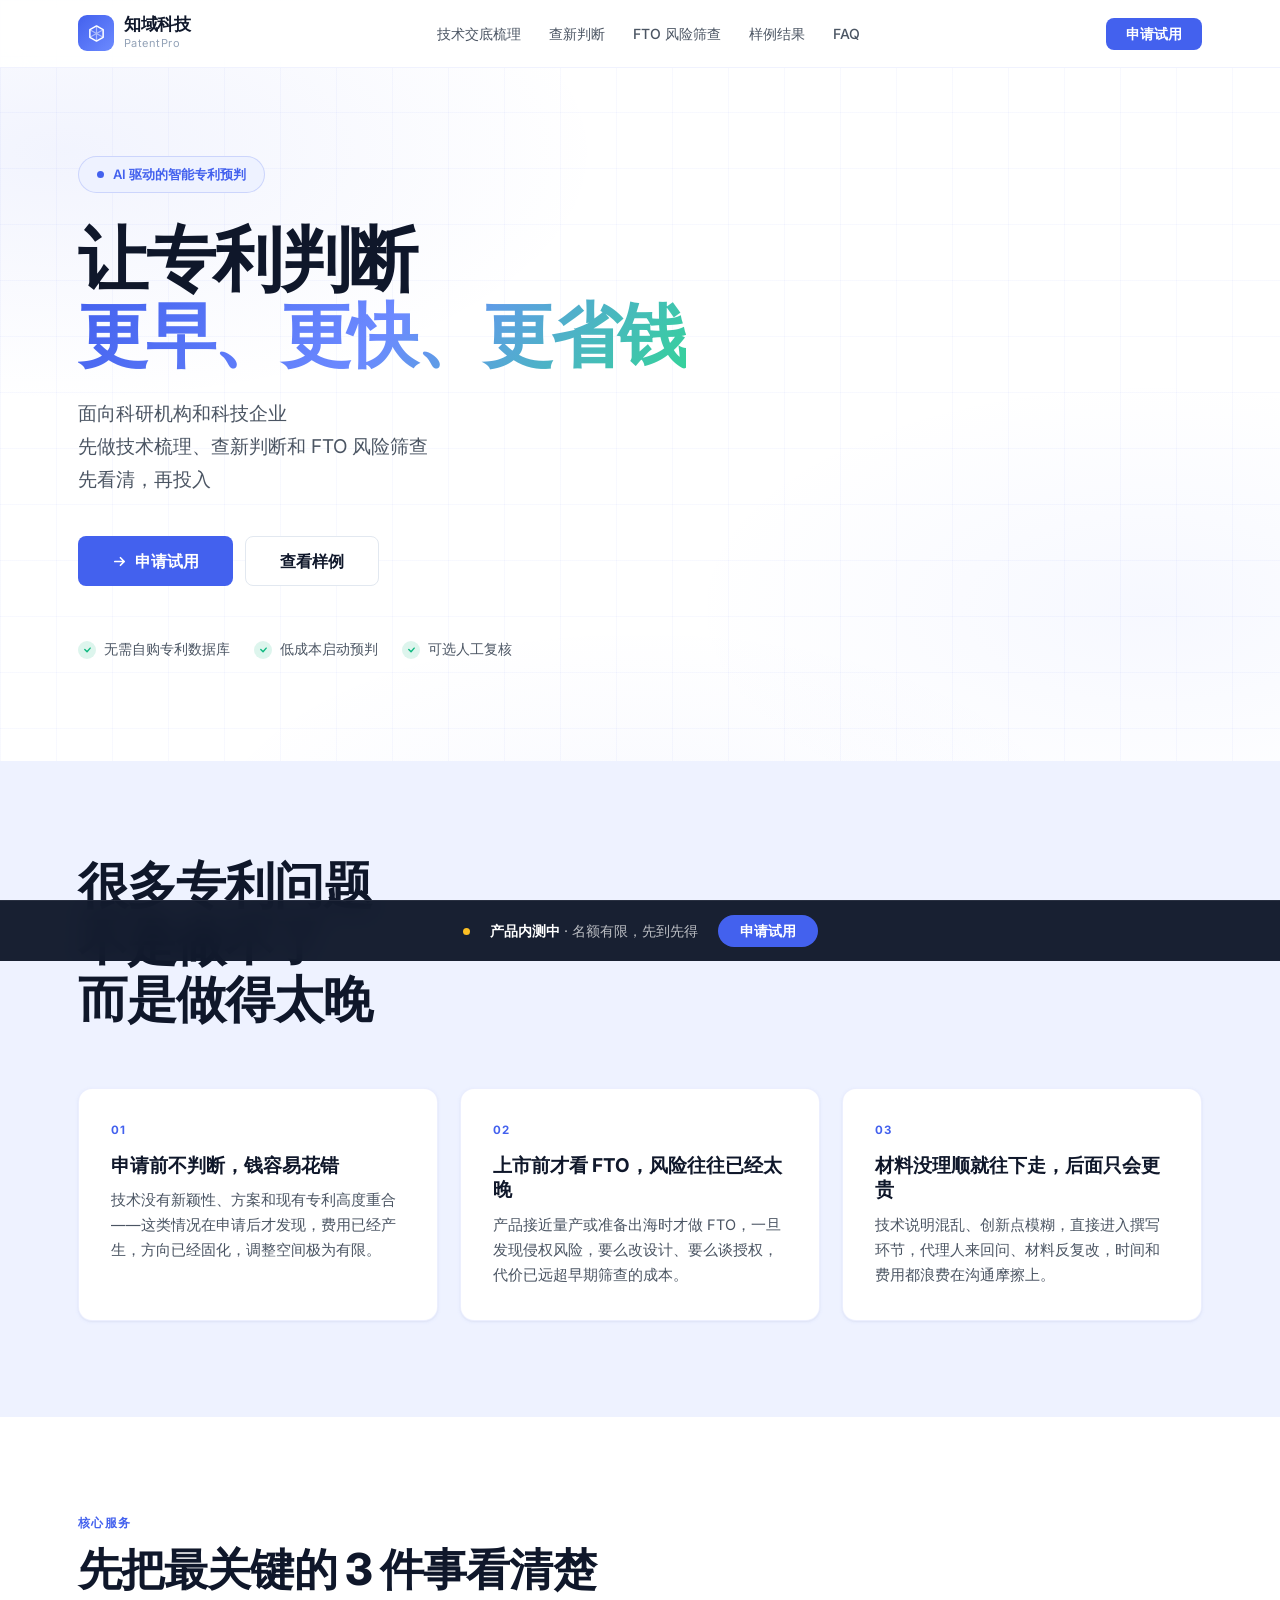
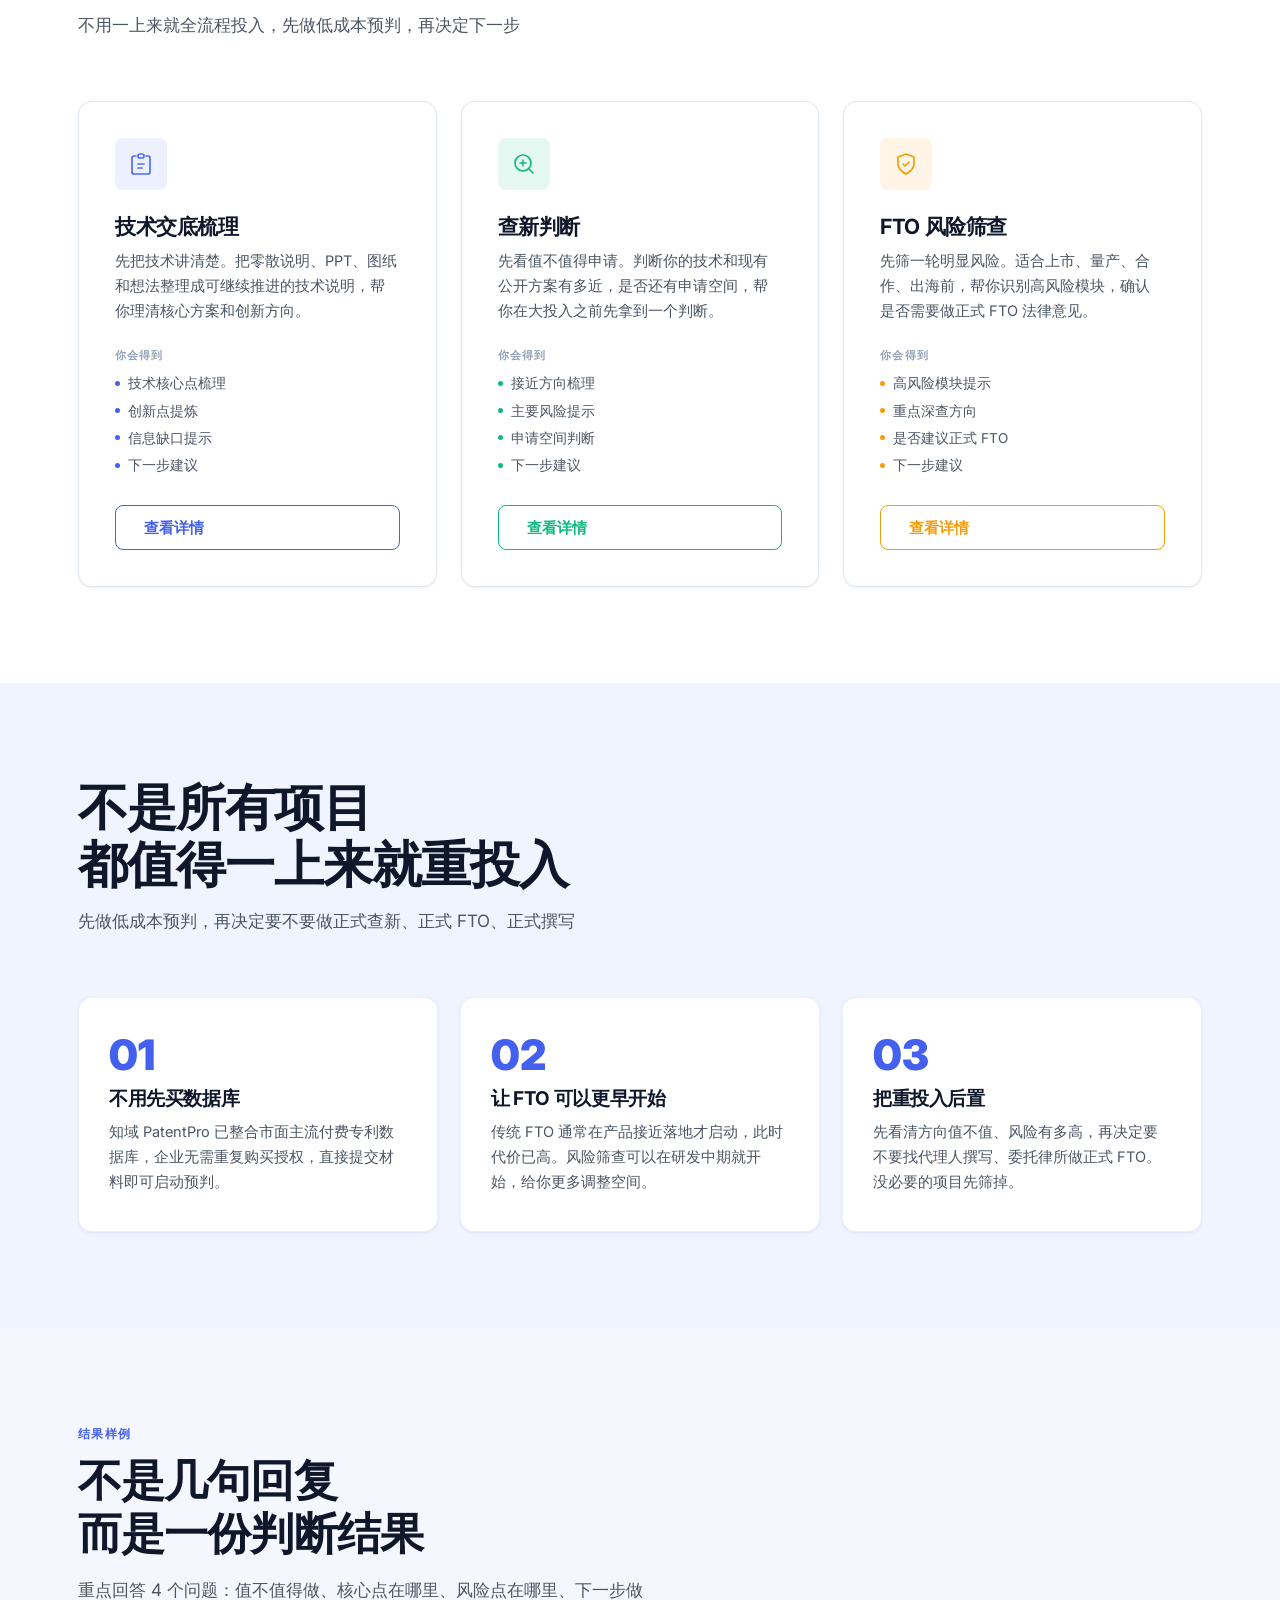
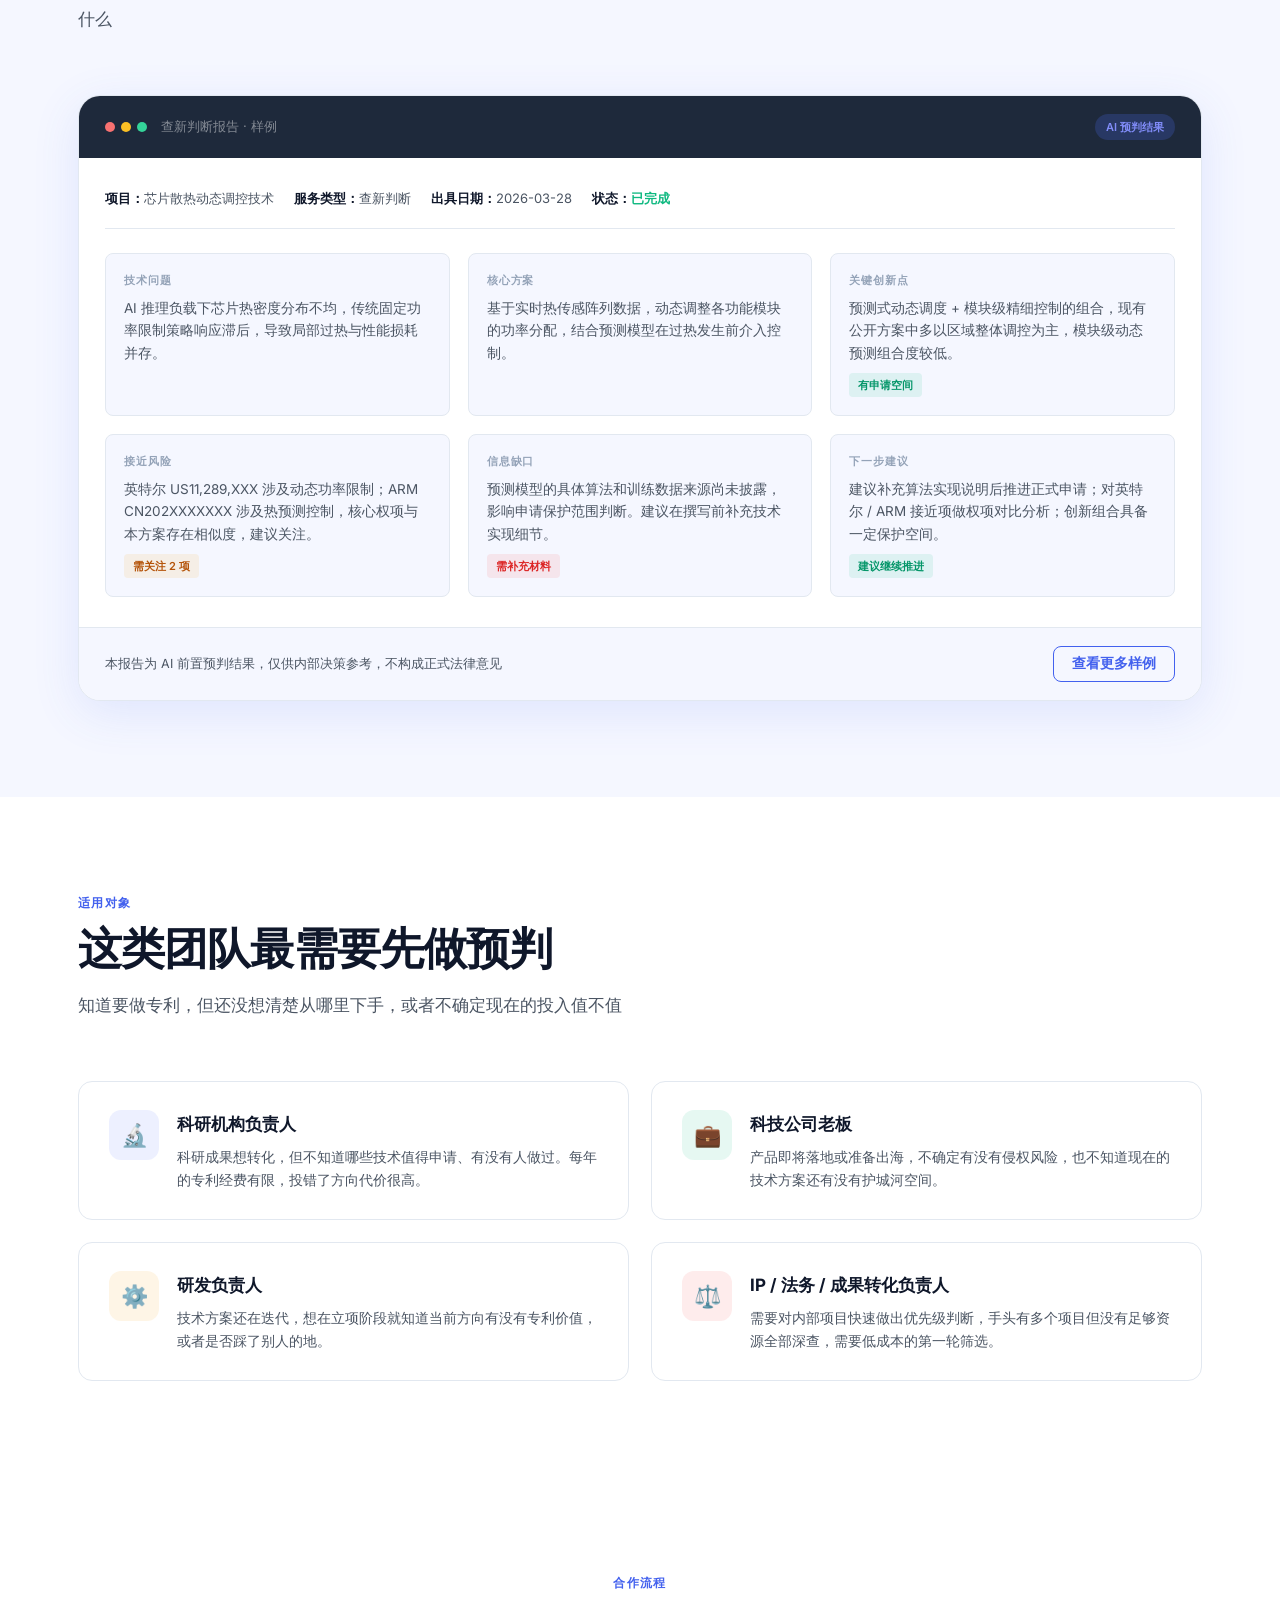
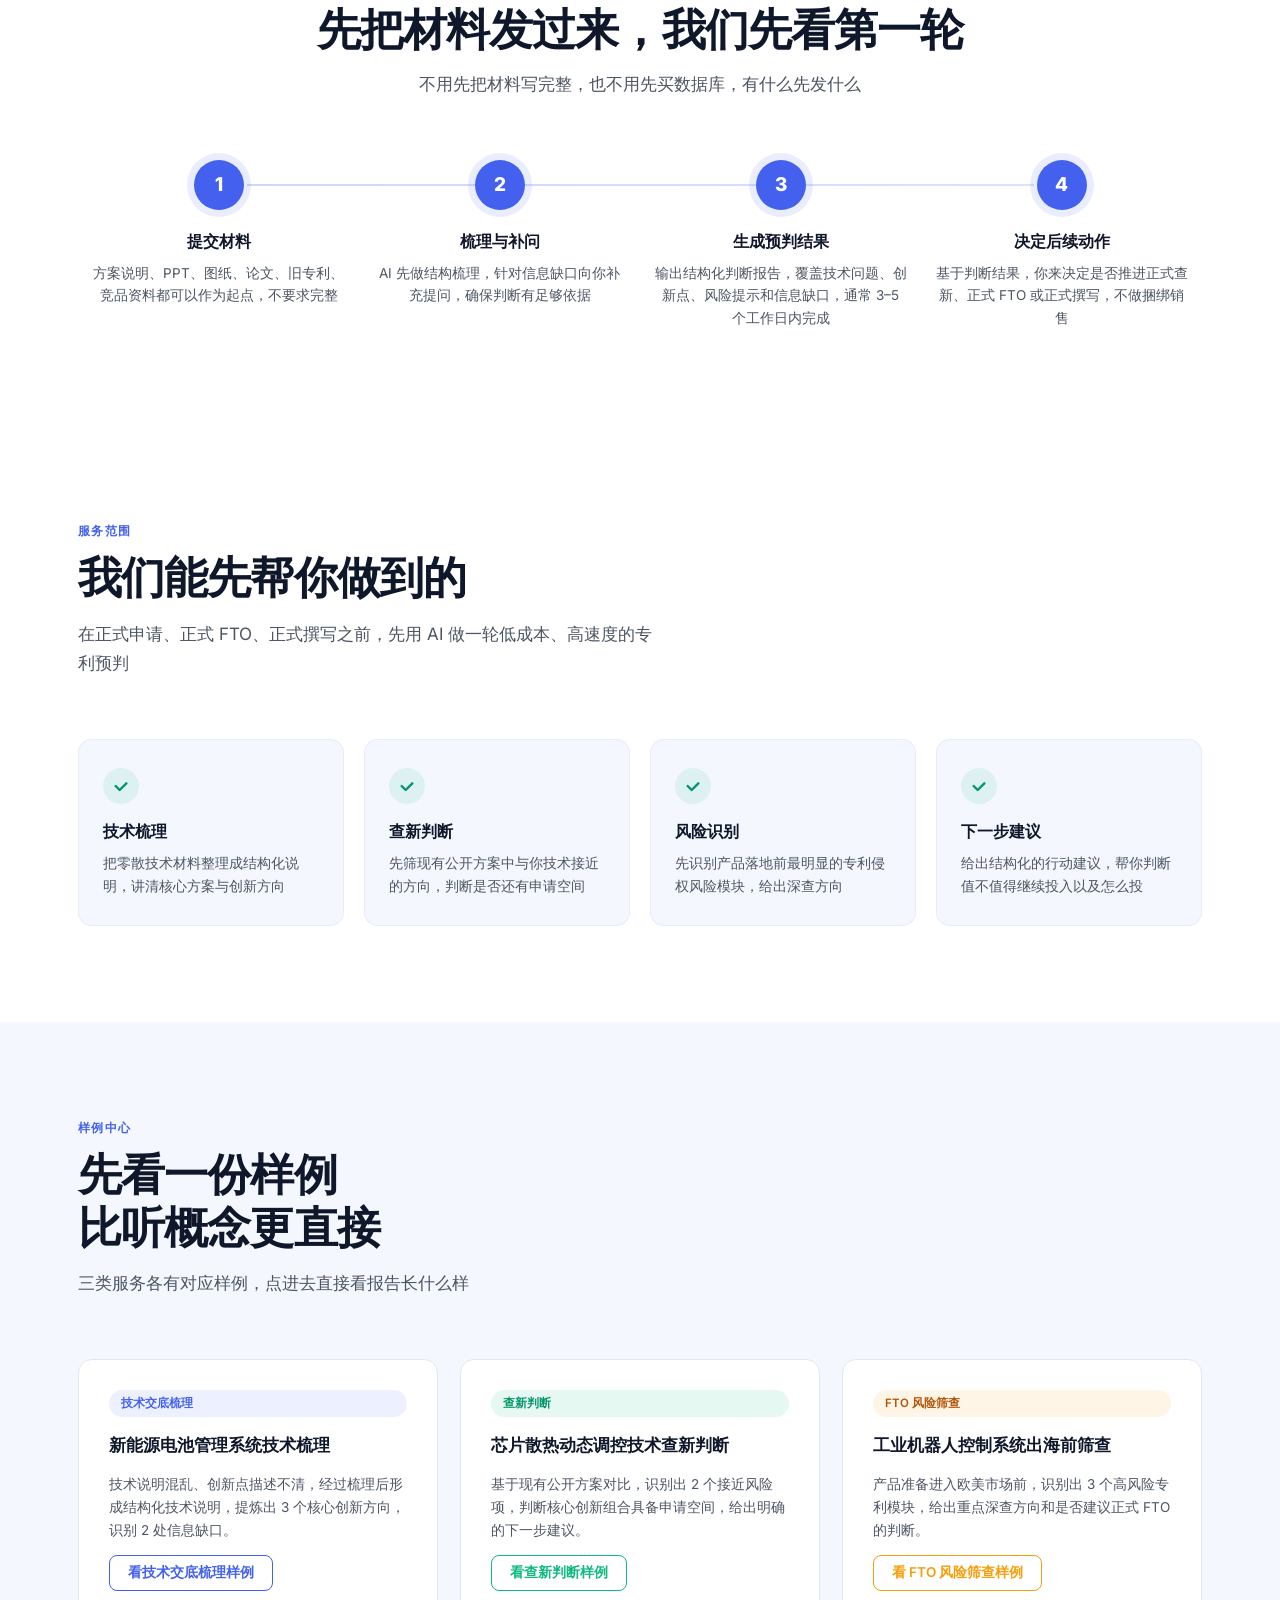
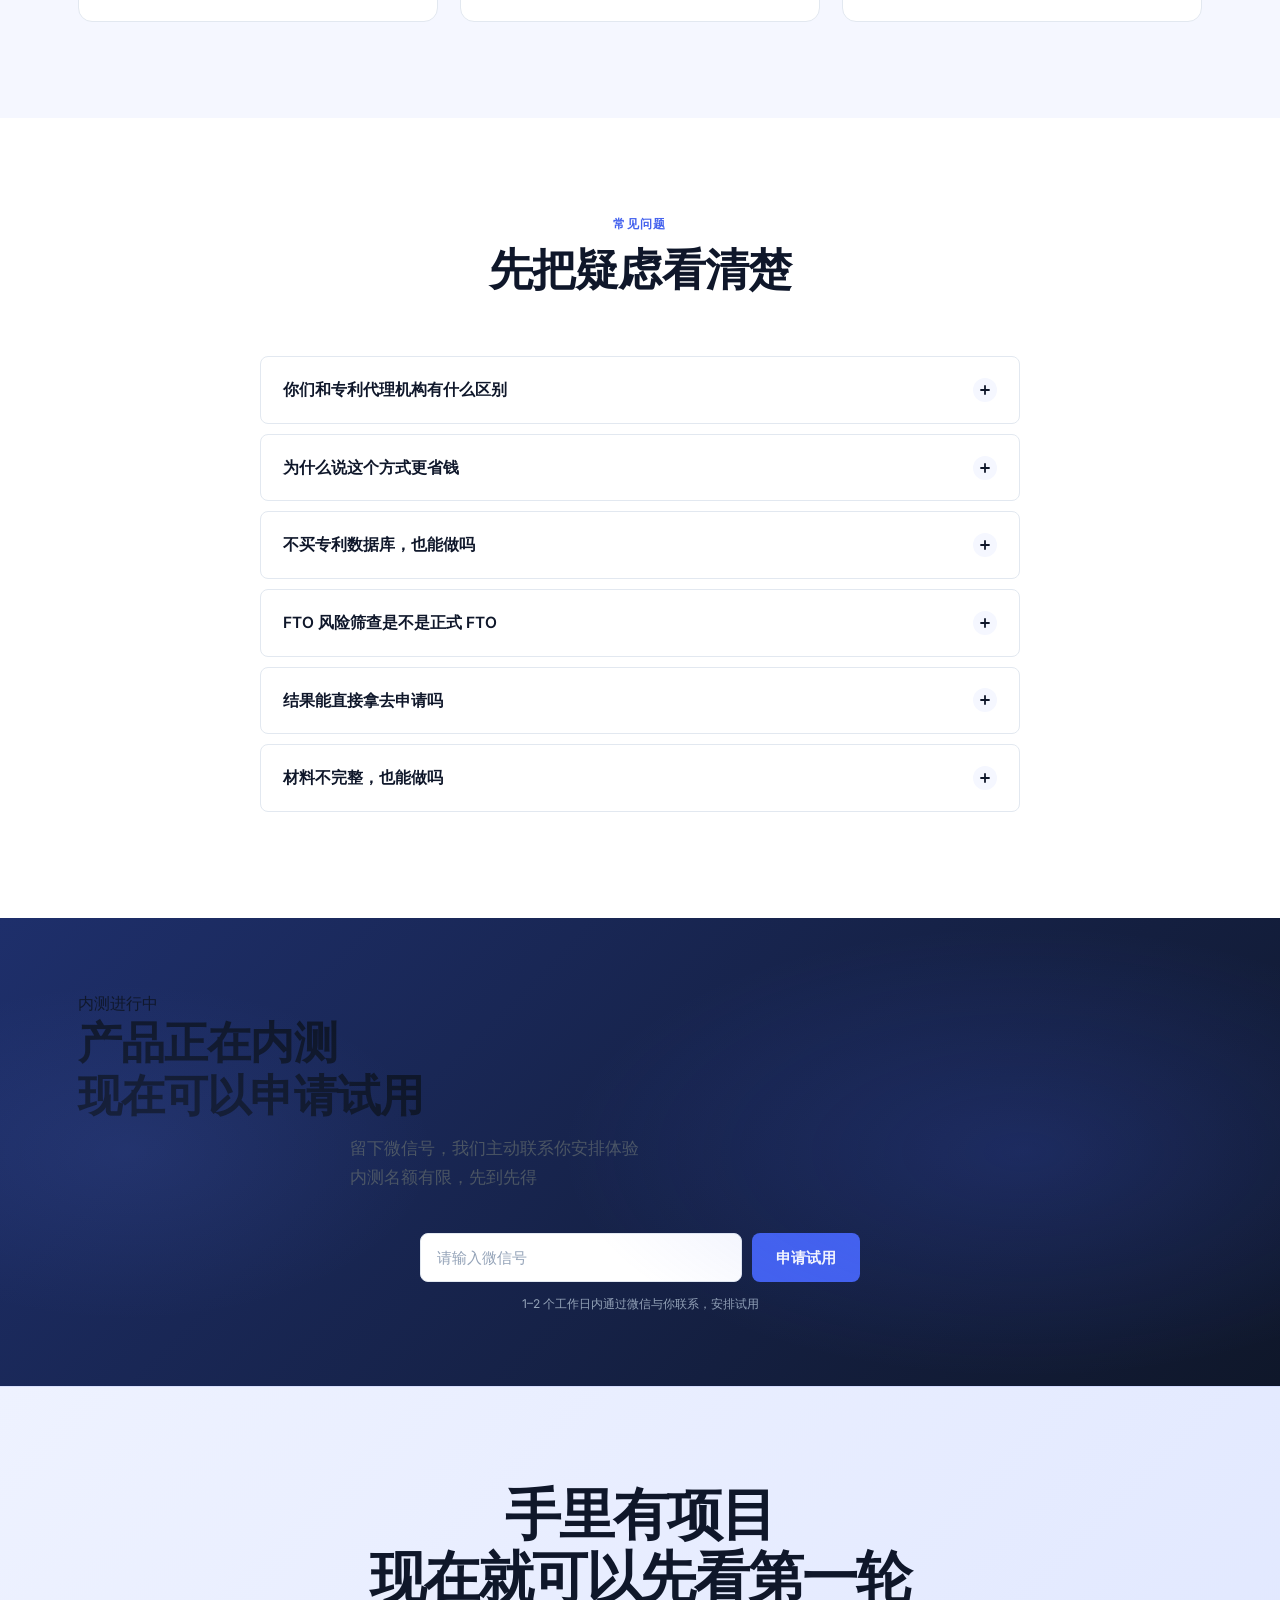
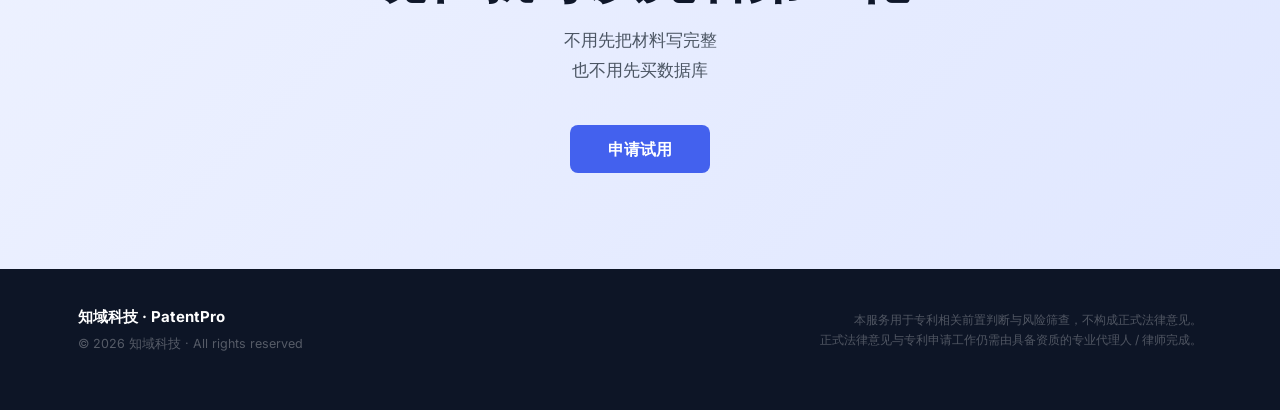
==== commit 289c8e12: "update" ====
--- a/index.html
+++ b/index.html
@@ -5,6 +5,57 @@
   <meta name="viewport" content="width=device-width, initial-scale=1.0" />
   <meta name="description" content="知域科技 · AI 驱动的智能专利预判。面向科研机构和科技企业，先做技术梳理、查新判断和 FTO 风险筛查，先看清，再投入。" />
   <title>知域科技 · 让专利判断更早、更快、更省钱</title>
+
+  <!-- Canonical -->
+  <link rel="canonical" href="https://www.patentpro.net/" />
+
+  <!-- Open Graph -->
+  <meta property="og:type"        content="website" />
+  <meta property="og:locale"      content="zh_CN" />
+  <meta property="og:url"         content="https://www.patentpro.net/" />
+  <meta property="og:title"       content="知域科技 · 让专利判断更早、更快、更省钱" />
+  <meta property="og:description" content="AI 驱动的智能专利预判，面向科研机构和科技企业。先做技术梳理、查新判断和 FTO 风险筛查，先看清，再投入。" />
+  <meta property="og:image"       content="https://www.patentpro.net/og-cover.png" />
+  <meta property="og:image:width"  content="1200" />
+  <meta property="og:image:height" content="630" />
+  <meta property="og:site_name"   content="知域科技 PatentPro" />
+
+  <!-- Twitter Card -->
+  <meta name="twitter:card"        content="summary_large_image" />
+  <meta name="twitter:title"       content="知域科技 · 让专利判断更早、更快、更省钱" />
+  <meta name="twitter:description" content="AI 驱动的智能专利预判，面向科研机构和科技企业。先做技术梳理、查新判断和 FTO 风险筛查，先看清，再投入。" />
+  <meta name="twitter:image"       content="https://www.patentpro.net/og-cover.png" />
+
+  <!-- JSON-LD: Organization + WebSite -->
+  <script type="application/ld+json">
+  {
+    "@context": "https://schema.org",
+    "@graph": [
+      {
+        "@type": "Organization",
+        "@id": "https://www.patentpro.net/#organization",
+        "name": "知域科技",
+        "alternateName": "PatentPro",
+        "url": "https://www.patentpro.net/",
+        "logo": {
+          "@type": "ImageObject",
+          "url": "https://www.patentpro.net/og-cover.png"
+        },
+        "description": "AI 驱动的智能专利预判服务，提供技术梳理、查新判断和 FTO 风险筛查。",
+        "areaServed": "CN",
+        "serviceType": ["专利查新", "FTO 风险筛查", "技术交底梳理"]
+      },
+      {
+        "@type": "WebSite",
+        "@id": "https://www.patentpro.net/#website",
+        "url": "https://www.patentpro.net/",
+        "name": "知域科技 PatentPro",
+        "publisher": { "@id": "https://www.patentpro.net/#organization" },
+        "inLanguage": "zh-CN"
+      }
+    ]
+  }
+  </script>
   <link rel="preconnect" href="https://fonts.googleapis.com" />
   <link rel="preconnect" href="https://fonts.gstatic.com" crossorigin />
   <link href="https://fonts.googleapis.com/css2?family=Inter:wght@300;400;500;600;700;800;900&display=swap" rel="stylesheet" />
@@ -163,6 +214,8 @@
       position: fixed;
       top: 0; left: 0; right: 0;
       height: var(--nav-h);
+      display: flex;
+      align-items: center;
       background: rgba(255,255,255,0.9);
       backdrop-filter: blur(16px);
       -webkit-backdrop-filter: blur(16px);
@@ -170,6 +223,9 @@
       z-index: 1000;
       transition: background 0.3s ease, box-shadow 0.3s ease;
     }
+    .header > .container {
+      width: 100%;
+    }
     .header.scrolled {
       background: rgba(255,255,255,0.98);
       box-shadow: 0 4px 24px rgba(67,97,238,0.1);
@@ -179,7 +235,6 @@
       display: flex;
       align-items: center;
       justify-content: space-between;
-      height: 100%;
       gap: 16px;
     }
 
@@ -431,16 +486,6 @@
       background: var(--accent); flex-shrink: 0;
     }
     .svc-delivers { margin-bottom: 24px; }
-
-    .svc-warning {
-      background: rgba(245,158,11,0.08);
-      border: 1px solid rgba(245,158,11,0.22);
-      border-radius: 6px;
-      padding: 9px 13px;
-      font-size: 12px;
-      color: #92400E;
-      margin-bottom: 16px;
-    }
 
     /* ============================================================
        COST
@@ -950,6 +995,119 @@
       .beta-input-wrap { flex-direction: column; }
     }
 
+    /* ---------- Sample example modals (样例中心) ---------- */
+    #sampleExampleOverlay { z-index: 2100; }
+    .sample-example-card {
+      max-width: 720px;
+      max-height: min(92vh, 880px);
+      overflow-y: auto;
+      padding: 40px 36px 32px;
+      text-align: left;
+      -webkit-overflow-scrolling: touch;
+    }
+    .sample-panel { display: none; }
+    .sample-panel.active { display: block; }
+    .sample-ex-badge {
+      display: inline-block;
+      font-size: 11px;
+      font-weight: 700;
+      letter-spacing: 0.06em;
+      text-transform: uppercase;
+      padding: 5px 12px;
+      border-radius: 100px;
+      margin-bottom: 14px;
+    }
+    .sample-ex-badge.blue  { background: rgba(67,97,238,0.12); color: var(--accent-dark); }
+    .sample-ex-badge.green { background: rgba(16,185,129,0.12); color: #047857; }
+    .sample-ex-badge.amber { background: rgba(245,158,11,0.14); color: #B45309; }
+    .sample-ex-h {
+      font-size: 21px;
+      font-weight: 800;
+      color: var(--text);
+      line-height: 1.28;
+      margin-bottom: 10px;
+      letter-spacing: -0.02em;
+    }
+    .sample-ex-lead {
+      font-size: 14px;
+      color: var(--text-2);
+      line-height: 1.7;
+      margin-bottom: 22px;
+    }
+    .sample-ex-meta {
+      display: flex;
+      flex-wrap: wrap;
+      gap: 14px 22px;
+      padding-bottom: 16px;
+      margin-bottom: 22px;
+      border-bottom: 1px solid var(--border);
+      font-size: 13px;
+      color: var(--text-2);
+    }
+    .sample-ex-meta strong { color: var(--text); }
+    .sample-ex-sec {
+      margin-bottom: 22px;
+    }
+    .sample-ex-sec h4 {
+      font-size: 11px;
+      font-weight: 700;
+      letter-spacing: 0.1em;
+      text-transform: uppercase;
+      color: var(--text-3);
+      margin-bottom: 10px;
+    }
+    .sample-ex-sec p,
+    .sample-ex-sec li {
+      font-size: 14px;
+      color: var(--text-2);
+      line-height: 1.75;
+      margin: 0 0 8px;
+    }
+    .sample-ex-sec ul {
+      margin: 0;
+      padding-left: 20px;
+    }
+    .sample-ex-table {
+      width: 100%;
+      border-collapse: collapse;
+      font-size: 13px;
+      margin-top: 4px;
+    }
+    .sample-ex-table th,
+    .sample-ex-table td {
+      border: 1px solid var(--border);
+      padding: 10px 12px;
+      text-align: left;
+      vertical-align: top;
+    }
+    .sample-ex-table th {
+      background: var(--bg);
+      font-weight: 600;
+      color: var(--text);
+    }
+    .sample-ex-callout {
+      background: var(--bg);
+      border: 1px solid var(--border);
+      border-radius: var(--r-sm);
+      padding: 14px 16px;
+      font-size: 13.5px;
+      color: var(--text-2);
+      line-height: 1.7;
+      margin-top: 8px;
+    }
+    .sample-ex-callout strong { color: var(--text); }
+    .sample-ex-note {
+      margin-top: 24px;
+      padding-top: 18px;
+      border-top: 1px solid var(--border);
+      font-size: 12px;
+      color: var(--text-3);
+      line-height: 1.65;
+    }
+    @media (max-width: 768px) {
+      .sample-example-card { padding: 32px 20px 24px; }
+    }
+
     /* ============================================================
        BOTTOM CTA
     ============================================================ */
@@ -1296,7 +1454,6 @@
           <div class="svc-deliver"><div class="svc-deliver-dot" style="background:#F59E0B"></div>是否建议正式 FTO</div>
           <div class="svc-deliver"><div class="svc-deliver-dot" style="background:#F59E0B"></div>下一步建议</div>
         </div>
-        <div class="svc-warning">这是前置风险筛查，不是正式法律意见</div>
         <a href="#submit" class="btn btn-outline" style="color:#F59E0B;border-color:#F59E0B">查看详情</a>
       </div>
 
@@ -1561,19 +1718,19 @@
         <span class="ex-tag">技术交底梳理</span>
         <div class="ex-title">新能源电池管理系统技术梳理</div>
         <div class="ex-desc">技术说明混乱、创新点描述不清，经过梳理后形成结构化技术说明，提炼出 3 个核心创新方向，识别 2 处信息缺口。</div>
-        <a href="#" class="btn btn-outline" style="align-self:flex-start;font-size:13.5px;padding:10px 18px">看技术交底梳理样例</a>
+        <button type="button" class="btn btn-outline" style="align-self:flex-start;font-size:13.5px;padding:10px 18px" onclick="openSampleExample('jiaodi')">看技术交底梳理样例</button>
       </div>
       <div class="ex-card fade-up">
         <span class="ex-tag" style="background:rgba(16,185,129,0.1);color:#059669">查新判断</span>
         <div class="ex-title">芯片散热动态调控技术查新判断</div>
         <div class="ex-desc">基于现有公开方案对比，识别出 2 个接近风险项，判断核心创新组合具备申请空间，给出明确的下一步建议。</div>
-        <a href="#" class="btn btn-outline" style="align-self:flex-start;font-size:13.5px;padding:10px 18px;color:#10B981;border-color:#10B981">看查新判断样例</a>
+        <button type="button" class="btn btn-outline" style="align-self:flex-start;font-size:13.5px;padding:10px 18px;color:#10B981;border-color:#10B981" onclick="openSampleExample('chaxin')">看查新判断样例</button>
       </div>
       <div class="ex-card fade-up">
         <span class="ex-tag" style="background:rgba(245,158,11,0.1);color:#B45309">FTO 风险筛查</span>
         <div class="ex-title">工业机器人控制系统出海前筛查</div>
         <div class="ex-desc">产品准备进入欧美市场前，识别出 3 个高风险专利模块，给出重点深查方向和是否建议正式 FTO 的判断。</div>
-        <a href="#" class="btn btn-outline" style="align-self:flex-start;font-size:13.5px;padding:10px 18px;color:#F59E0B;border-color:#F59E0B">看 FTO 风险筛查样例</a>
+        <button type="button" class="btn btn-outline" style="align-self:flex-start;font-size:13.5px;padding:10px 18px;color:#F59E0B;border-color:#F59E0B" onclick="openSampleExample('fto')">看 FTO 风险筛查样例</button>
       </div>
     </div>
   </div>
@@ -1739,6 +1896,187 @@
 
 
 <!-- ============================================================
+     SAMPLE EXAMPLES MODAL (样例中心)
+============================================================ -->
+<div class="modal-overlay" id="sampleExampleOverlay" onclick="handleSampleOverlayClick(event)">
+  <div class="modal-card sample-example-card" onclick="event.stopPropagation()">
+    <button type="button" class="modal-close" onclick="closeSampleExample()" aria-label="关闭">
+      <svg width="14" height="14" viewBox="0 0 14 14" fill="none"><path d="M1 1l12 12M13 1L1 13" stroke="currentColor" stroke-width="1.8" stroke-linecap="round"/></svg>
+    </button>
+
+    <!-- 技术交底梳理 -->
+    <div class="sample-panel" id="samplePanelJiaodi">
+      <span class="sample-ex-badge blue">技术交底梳理 · 样例</span>
+      <div class="sample-ex-h">新能源电池管理系统技术梳理报告</div>
+      <p class="sample-ex-lead">基于客户提供的 PPT、接口说明草稿与测试曲线，将零散描述整理为可继续推进的技术说明结构，并标注信息缺口。</p>
+      <div class="sample-ex-meta">
+        <span><strong>项目：</strong>新能源电池管理系统（BMS）</span>
+        <span><strong>服务类型：</strong>技术交底梳理</span>
+        <span><strong>示例出具日：</strong>2026-03-28</span>
+        <span><strong>状态：</strong>样例演示</span>
+      </div>
+
+      <section class="sample-ex-sec">
+        <h4>一、原始材料摘要</h4>
+        <p>客户提供：12 页产品 PPT、CAN 通信接口清单（未 version）、3 张充放电曲线截图、与竞品对比的口头说明（无书面记录）。整体侧重营销与功能罗列，对控制策略、状态估计算法与安全联动的技术实现描述分散。</p>
+      </section>
+
+      <section class="sample-ex-sec">
+        <h4>二、技术问题结构化梳理</h4>
+        <p><strong>技术问题（归纳）：</strong>在多串并联锂电 Pack 工况突变（快充切换、低温唤醒）下，如何兼顾 SOC/SOH 估计精度与均衡响应速度，并满足功能安全相关的故障降级策略。</p>
+        <p><strong>核心方案（当前理解）：</strong>分层状态估计（包级 + 模组级）+ 基于温度与内阻模型的主动均衡触发；快充阶段采用限流与温度门限双约束；故障时按 ASIL 分解结果执行分级降功。</p>
+      </section>
+
+      <section class="sample-ex-sec">
+        <h4>三、核心创新方向（提炼 3 项）</h4>
+        <ul>
+          <li><strong>方向 A：</strong>模组级精细 SOC 校正与包级卡尔曼滤波的协同机制，减少工况切换时的估计跳变。</li>
+          <li><strong>方向 B：</strong>基于实时温度梯度预测的均衡排队策略（非简单电压差阈值），与快充功率请求的联动逻辑。</li>
+          <li><strong>方向 C：</strong>故障树到软件降级的可追踪映射（从传感器失效到具体限功曲线与报警等级）。</li>
+        </ul>
+      </section>
+
+      <section class="sample-ex-sec">
+        <h4>四、信息缺口与待补充</h4>
+        <ul>
+          <li>状态估计算法选型（EKF / UKF / 数据驱动）及关键状态变量的具体定义未书面固定。</li>
+          <li>主动均衡电路拓扑与最大电流能力未提供，影响「均衡策略可专利点」的边界描述。</li>
+        </ul>
+      </section>
+
+      <section class="sample-ex-sec">
+        <h4>五、下一步建议</h4>
+        <p>建议补充：SOC 估计算法框图、均衡 MOSFET/变压器规格、一页关键时序（快充切入→均衡→降功）说明后，再进入查新或撰写，可显著提高权利要求布局效率。</p>
+      </section>
+
+      <p class="sample-ex-note">本内容为官网展示的<strong>结构样例</strong>，用于说明报告形态；非个别客户真实案件，亦不构成正式法律意见或代理工作成果。</p>
+    </div>
+
+    <!-- 查新判断 -->
+    <div class="sample-panel" id="samplePanelChaxin">
+      <span class="sample-ex-badge green">查新判断 · 样例</span>
+      <div class="sample-ex-h">芯片散热动态调控技术 · 查新判断报告</div>
+      <p class="sample-ex-lead">在既有公开专利与文献范围内，对「预测式功率分配 + 模块级热管理」组合与典型对比文件的距离进行归纳，并给出是否具备继续申请空间的初步判断。</p>
+      <div class="sample-ex-meta">
+        <span><strong>项目：</strong>芯片散热动态调控技术</span>
+        <span><strong>服务类型：</strong>查新判断</span>
+        <span><strong>示例出具日：</strong>2026-03-28</span>
+        <span><strong>判断摘要：</strong>有申请空间 · 需关注接近项</span>
+      </div>
+
+      <div class="result-grid" style="margin-bottom:8px">
+        <div class="r-card">
+          <div class="r-card-label">技术问题</div>
+          <div class="r-card-text">AI 推理负载下芯片热密度分布不均，固定功率墙响应滞后，局部过热与性能受损并存。</div>
+        </div>
+        <div class="r-card">
+          <div class="r-card-label">核心方案</div>
+          <div class="r-card-text">基于热传感阵列实时数据，动态分配模块功率预算，并在过热前由预测模型前置干预。</div>
+        </div>
+        <div class="r-card">
+          <div class="r-card-label">关键创新点</div>
+          <div class="r-card-text">「预测式调度 + 模块级」组合；公开案多偏分区整体控温，模块级预测组合度相对较低。</div>
+          <span class="r-tag tag-ok">有申请空间</span>
+        </div>
+        <div class="r-card">
+          <div class="r-card-label">接近风险（示例）</div>
+          <div class="r-card-text">对比文件 A（动态功率限制）、对比文件 B（热预测控制）在单一维度上有重叠，但权利要求若聚焦模块级协同与预测门限触发，仍可能划出区别。</div>
+          <span class="r-tag tag-warn">需关注 2 项</span>
+        </div>
+        <div class="r-card">
+          <div class="r-card-label">信息缺口</div>
+          <div class="r-card-text">预测模型结构、训练数据合规来源、与硬件微架构的绑定方式未披露，影响保护范围与审查答复策略。</div>
+          <span class="r-tag tag-risk">撰写前建议补全</span>
+        </div>
+        <div class="r-card">
+          <div class="r-card-label">下一步建议</div>
+          <div class="r-card-text">补算法与数据流说明；对 A/B 做权项特征比对；优先布局模块级预测触发与功率再分配流程。</div>
+          <span class="r-tag tag-ok">建议继续推进</span>
+        </div>
+      </div>
+
+      <section class="sample-ex-sec">
+        <h4>审查员可能质疑点（预案提示）</h4>
+        <p>容易被引用的组合：「传感器 + 功率限制」为公知常识；需准备好证明「预测门限」「模块粒度」带来的非显而易见技术效果（例如时延与热点抑制的量化指标）。</p>
+      </section>
+
+      <p class="sample-ex-note">本内容为官网展示的<strong>结构样例</strong>；真实查新需结合完整技术交底与最新检索数据库。不构成正式查新意见书或法律意见。</p>
+    </div>
+
+    <!-- FTO 风险筛查 -->
+    <div class="sample-panel" id="samplePanelFto">
+      <span class="sample-ex-badge amber">FTO 风险筛查 · 样例</span>
+      <div class="sample-ex-h">工业机器人控制系统 · 出海前风险筛查报告</div>
+      <p class="sample-ex-lead">在拟进入欧盟 / 美国市场的产品特征描述基础上，对控制架构、伺服驱动与安全控制器相关专利簇做第一轮「显著风险模块」标定，供决策是否启动正式 FTO。</p>
+      <div class="sample-ex-meta">
+        <span><strong>产品：</strong>六轴协作机器人控制柜 v2.1</span>
+        <span><strong>拟进入市场：</strong>欧盟、美国</span>
+        <span><strong>筛查深度：</strong>前置筛查（非全量权利要求比对）</span>
+        <span><strong>示例出具日：</strong>2026-03-28</span>
+      </div>
+
+      <section class="sample-ex-sec">
+        <h4>一、产品技术要点（与客户材料对齐）</h4>
+        <ul>
+          <li>多核 MCU 分工：运动规划与安全 PLC 分离；安全回路硬隔离至 STO。</li>
+          <li>碰撞检测：基于关节力矩观测 + 模型残差，阈值随负载标定表变化。</li>
+          <li>通信：EtherCAT 主站 + 自定义安全从站配置工具链。</li>
+        </ul>
+      </section>
+
+      <section class="sample-ex-sec">
+        <h4>二、高风险模块一览（示例 3 项）</h4>
+        <table class="sample-ex-table">
+          <thead>
+            <tr>
+              <th>模块</th>
+              <th>示例专利簇 / 技术主题</th>
+              <th>与客户方案交集（简述）</th>
+              <th>风险级别（筛查）</th>
+            </tr>
+          </thead>
+          <tbody>
+            <tr>
+              <td>力控 / 碰撞检测</td>
+              <td>协作机器人用力矩观测估计外力并实现急停的相关专利族</td>
+              <td>残差阈值与负载补偿逻辑与客户宣传材料中的方案同属于「动力学观测器 + 阈值」路线</td>
+              <td><strong>高</strong> · 建议单独立项深查</td>
+            </tr>
+            <tr>
+              <td>安全控制器架构</td>
+              <td>双通道安全关断、STO 触发链路的布局专利</td>
+              <td>硬件隔离架构与竞品公开拓扑在说明书层面有图示相似度</td>
+              <td><strong>中高</strong></td>
+            </tr>
+            <tr>
+              <td>EtherCAT 组态工具</td>
+              <td>工业总线主站配置与安全参数批量下发</td>
+              <td>功能重叠主要在「配置流程」而非底层协议栈；需进一步确认权项是否覆盖 UI/ 工作流</td>
+              <td><strong>中</strong></td>
+            </tr>
+          </tbody>
+        </table>
+      </section>
+
+      <section class="sample-ex-sec">
+        <h4>三、建议深查方向</h4>
+        <ul>
+          <li>优先获取力控相关专利族的权利要求全文，按「观测器结构—阈值更新—急停联动」拆特征表。</li>
+          <li>核对 STO 链路是否落入特定申请人早期布局的「具体电路级」权利要求。</li>
+        </ul>
+      </section>
+
+      <div class="sample-ex-callout">
+        <strong>是否建议启动正式 FTO（样例结论）：</strong>建议在进入欧美渠道销售或 ODM 出口前，就「力控 / 碰撞检测」模块委托具备目标法域资质的律师团队做正式 FTO；其余模块可在产品 BOM 冻结后再做第二轮筛选。
+      </div>
+
+      <p class="sample-ex-note">本内容为官网展示的<strong>结构样例</strong>。FTO 风险筛查用于内部优先级判断，不可替代律师出具的正式自由实施意见，亦不能作为诉讼或许可谈判依据。</p>
+    </div>
+  </div>
+</div>
+
+
+<!-- ============================================================
      TRIAL MODAL
 ============================================================ -->
 <div class="modal-overlay" id="modalOverlay" onclick="handleOverlayClick(event)">
@@ -1799,6 +2137,13 @@
      JAVASCRIPT
 ============================================================ -->
 <script>
+  /**
+   * 内测留言发到你邮箱：打开 https://web3forms.com 用收件邮箱注册，生成 Access Key 填入下方。
+   * 静态页无法隐藏密钥；公开仓库里可见，请在 Web3Forms 后台用限额等方式降低滥用风险。
+   */
+  const WEB3FORMS_ACCESS_KEY = '';
+  const WEB3FORMS_SUBJECT = '知域官网 · 内测微信号';
+
   /* ---------- Header scroll ---------- */
   const header = document.getElementById('header');
   window.addEventListener('scroll', () => {
@@ -1865,6 +2210,12 @@
 
   /* ---------- Modal ---------- */
   const modalOverlay = document.getElementById('modalOverlay');
+  const sampleExampleOverlay = document.getElementById('sampleExampleOverlay');
+  const samplePanelIds = {
+    jiaodi: 'samplePanelJiaodi',
+    chaxin: 'samplePanelChaxin',
+    fto: 'samplePanelFto',
+  };
 
   function openModal() {
     modalOverlay.classList.add('open');
@@ -1877,23 +2228,49 @@
 
   function closeModal() {
     modalOverlay.classList.remove('open');
-    document.body.style.overflow = '';
+    if (!sampleExampleOverlay.classList.contains('open')) {
+      document.body.style.overflow = '';
+    }
   }
 
   function handleOverlayClick(e) {
     if (e.target === modalOverlay) closeModal();
   }
 
+  function openSampleExample(key) {
+    Object.values(samplePanelIds).forEach(pid => {
+      const el = document.getElementById(pid);
+      if (el) el.classList.remove('active');
+    });
+    const panel = document.getElementById(samplePanelIds[key]);
+    if (panel) panel.classList.add('active');
+    sampleExampleOverlay.classList.add('open');
+    document.body.style.overflow = 'hidden';
+  }
+
+  function closeSampleExample() {
+    sampleExampleOverlay.classList.remove('open');
+    if (!modalOverlay.classList.contains('open')) {
+      document.body.style.overflow = '';
+    }
+  }
+
+  function handleSampleOverlayClick(e) {
+    if (e.target === sampleExampleOverlay) closeSampleExample();
+  }
+
   document.addEventListener('keydown', e => {
-    if (e.key === 'Escape') closeModal();
+    if (e.key !== 'Escape') return;
+    if (sampleExampleOverlay.classList.contains('open')) closeSampleExample();
+    else if (modalOverlay.classList.contains('open')) closeModal();
   });
 
   /* ---------- Beta form submit (shared by page form + modal) ---------- */
-  function handleBetaSubmit(e, btnId, formId) {
-    e.preventDefault();
-    const btn  = document.getElementById(btnId);
-    const form = document.getElementById(formId);
-
+  const MODAL_SUBMIT_BTN_HTML = `
+        提交申请
+        <svg width="14" height="14" viewBox="0 0 16 16" fill="none"><path d="M3 8h10M9 4l4 4-4 4" stroke="currentColor" stroke-width="1.8" stroke-linecap="round" stroke-linejoin="round"/></svg>`;
+
+  function showBetaSuccess(btn, formId) {
     btn.disabled = true;
     btn.innerHTML = `
       <svg width="15" height="15" viewBox="0 0 16 16" fill="none">
@@ -1901,12 +2278,55 @@
       </svg>
       已提交，稍后联系你
     `;
-    btn.style.background   = '#10B981';
-    btn.style.boxShadow    = '0 8px 28px rgba(16,185,129,0.3)';
-
-    /* If submitted from modal, close it after short delay */
-    if (formId === 'modalForm') {
-      setTimeout(() => closeModal(), 1800);
+    btn.style.background = '#10B981';
+    btn.style.boxShadow = '0 8px 28px rgba(16,185,129,0.3)';
+    if (formId === 'modalForm') setTimeout(() => closeModal(), 1800);
+  }
+
+  function resetBetaButton(btn, btnId) {
+    btn.disabled = false;
+    btn.style.background = '';
+    btn.style.boxShadow = '';
+    if (btnId === 'betaBtn') btn.textContent = '申请试用';
+    else btn.innerHTML = MODAL_SUBMIT_BTN_HTML;
+  }
+
+  async function handleBetaSubmit(e, btnId, formId) {
+    e.preventDefault();
+    const btn = document.getElementById(btnId);
+    const inputId = formId === 'betaForm' ? 'betaWechat' : 'modalWechat';
+    const wechat = (document.getElementById(inputId)?.value || '').trim();
+    if (!wechat) return;
+
+    if (!WEB3FORMS_ACCESS_KEY) {
+      console.warn('WEB3FORMS_ACCESS_KEY 未配置，邮件不会发出。见 index.html 顶部说明。');
+      showBetaSuccess(btn, formId);
+      return;
+    }
+
+    btn.disabled = true;
+    const busyLabel = formId === 'modalForm' ? '提交中…' : '提交中…';
+    if (btnId === 'betaBtn') btn.textContent = busyLabel;
+    else btn.textContent = busyLabel;
+
+    try {
+      const res = await fetch('https://api.web3forms.com/submit', {
+        method: 'POST',
+        headers: { 'Content-Type': 'application/json', Accept: 'application/json' },
+        body: JSON.stringify({
+          access_key: WEB3FORMS_ACCESS_KEY,
+          subject: WEB3FORMS_SUBJECT,
+          from_name: '官网内测表单',
+          message: `微信号：${wechat}\n来源：www.patentpro.net\n时间：${new Date().toISOString()}`,
+        }),
+      });
+      const data = await res.json();
+      if (!data.success) throw new Error(data.message || 'Web3Forms 拒绝提交');
+      showBetaSuccess(btn, formId);
+    } catch (err) {
+      console.error(err);
+      resetBetaButton(btn, btnId);
+      alert('提交失败，请稍后重试，或通过页面底部联系方式直接找到我们。');
     }
   }
 </script>
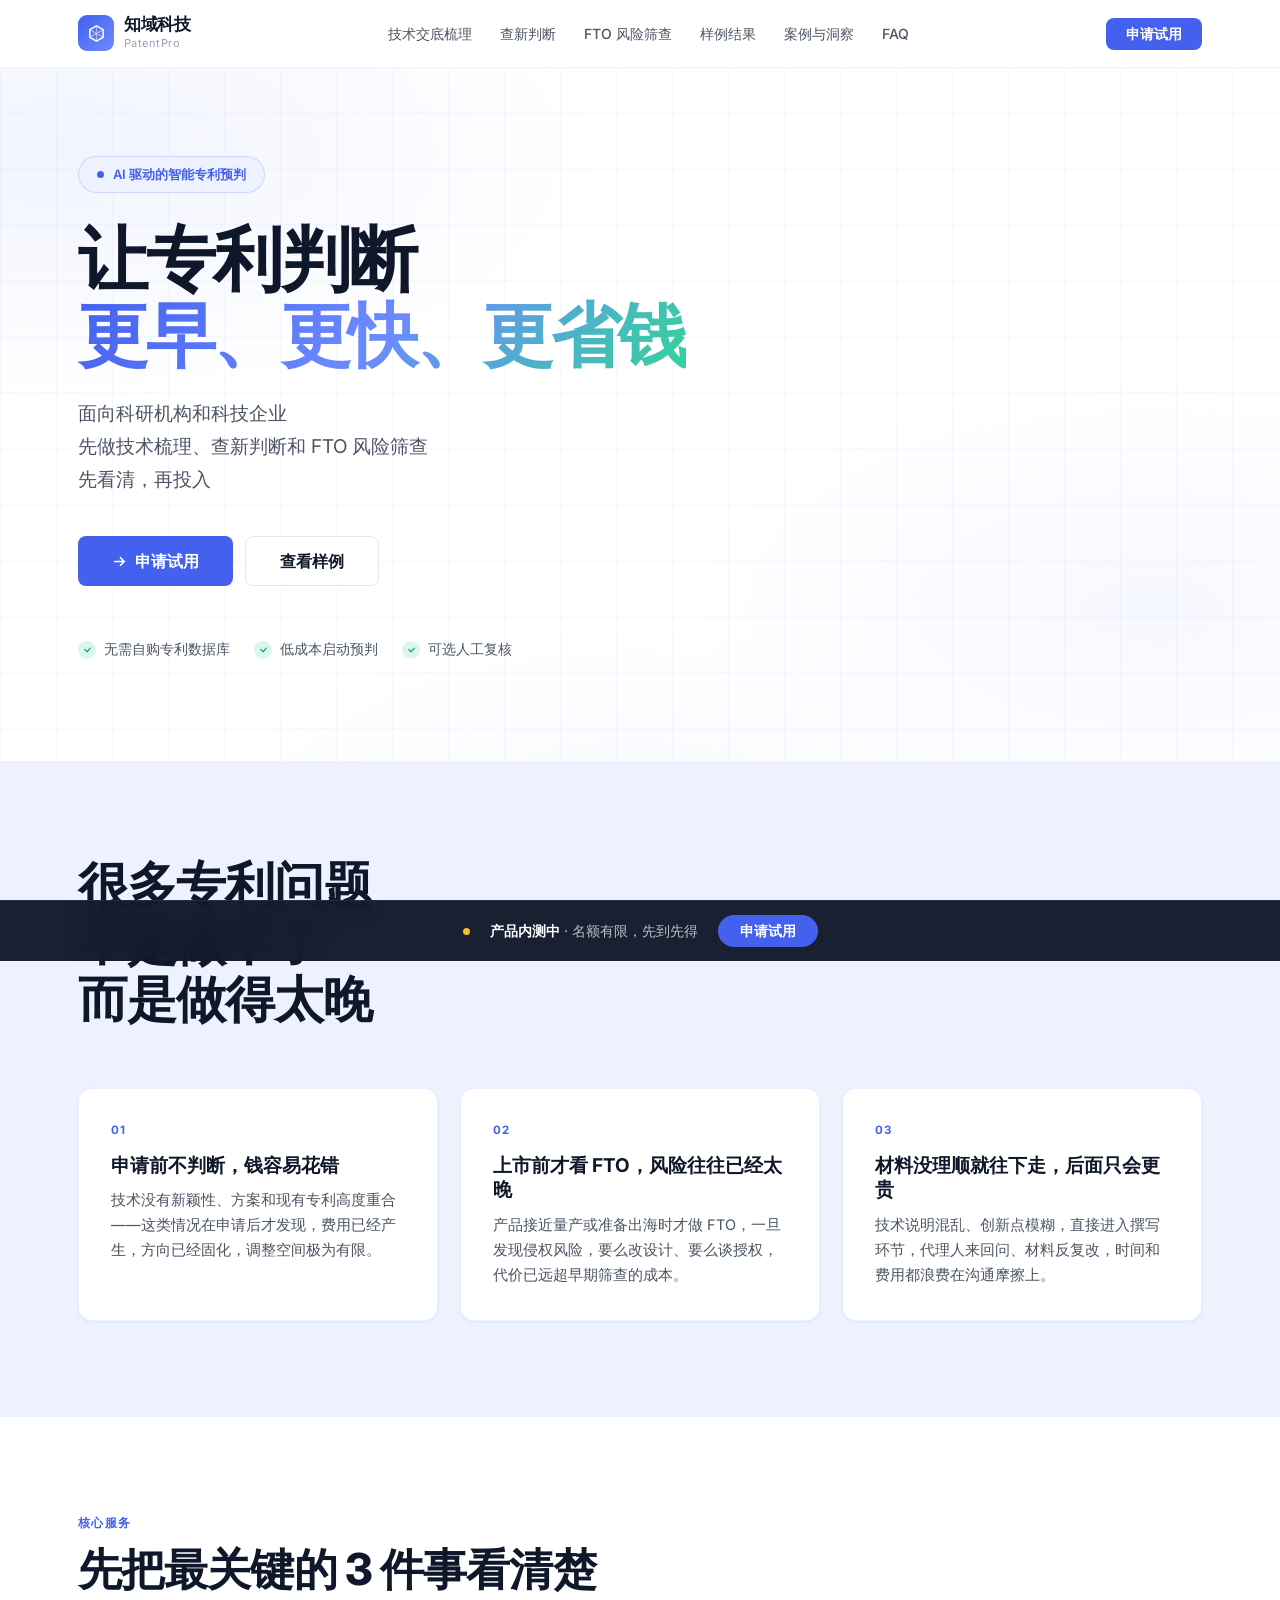
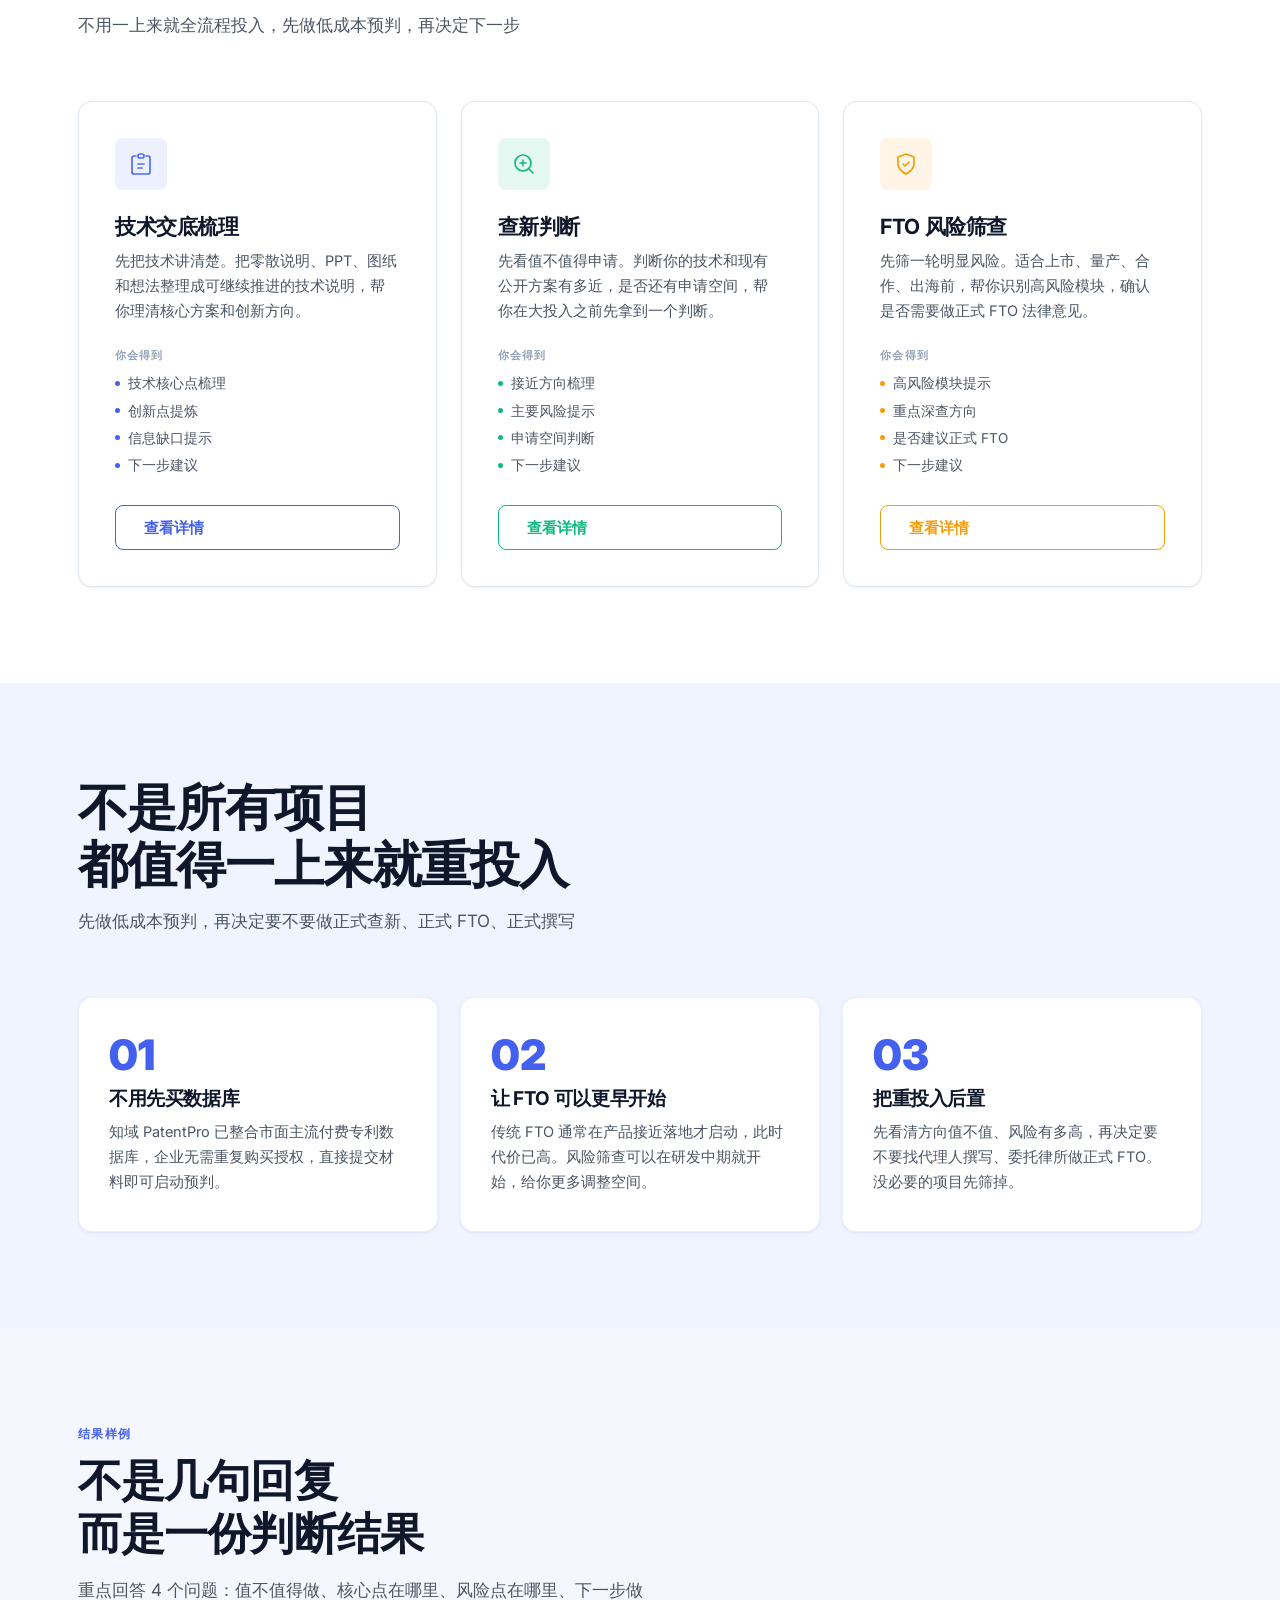
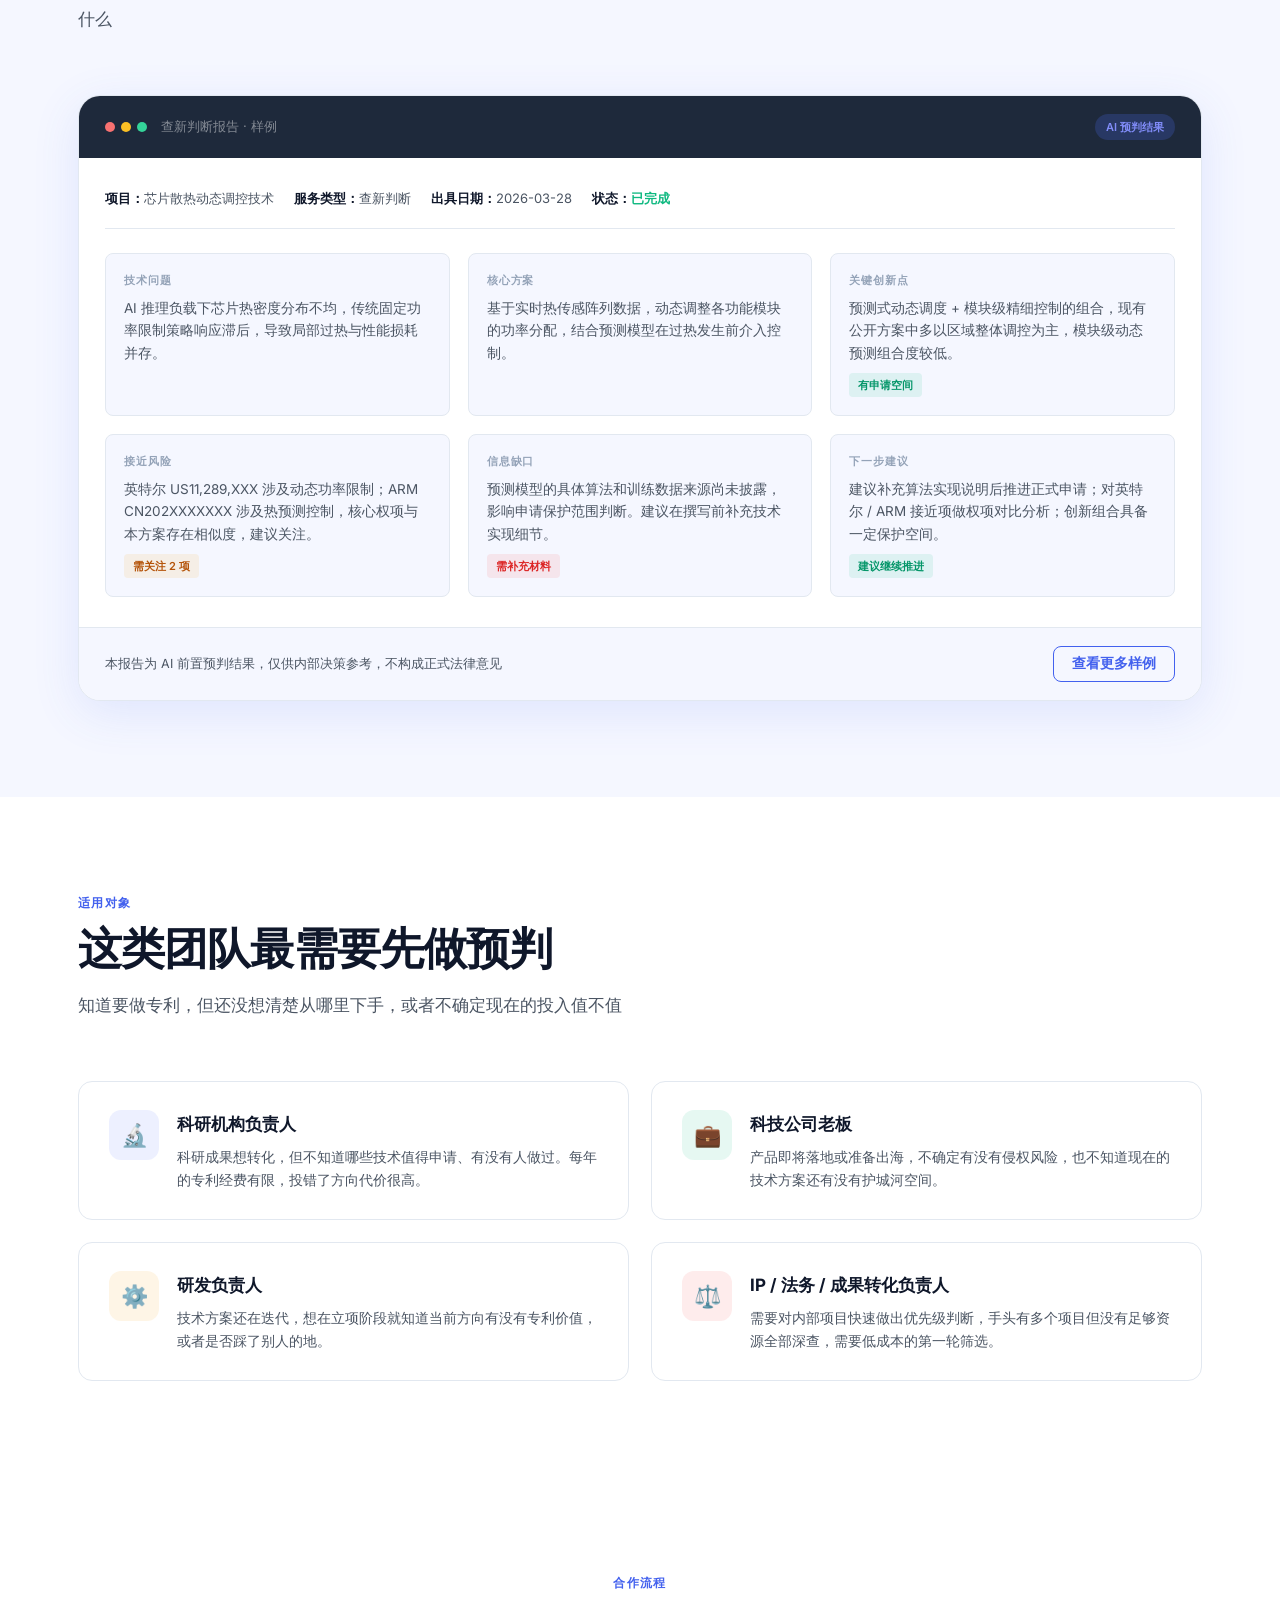
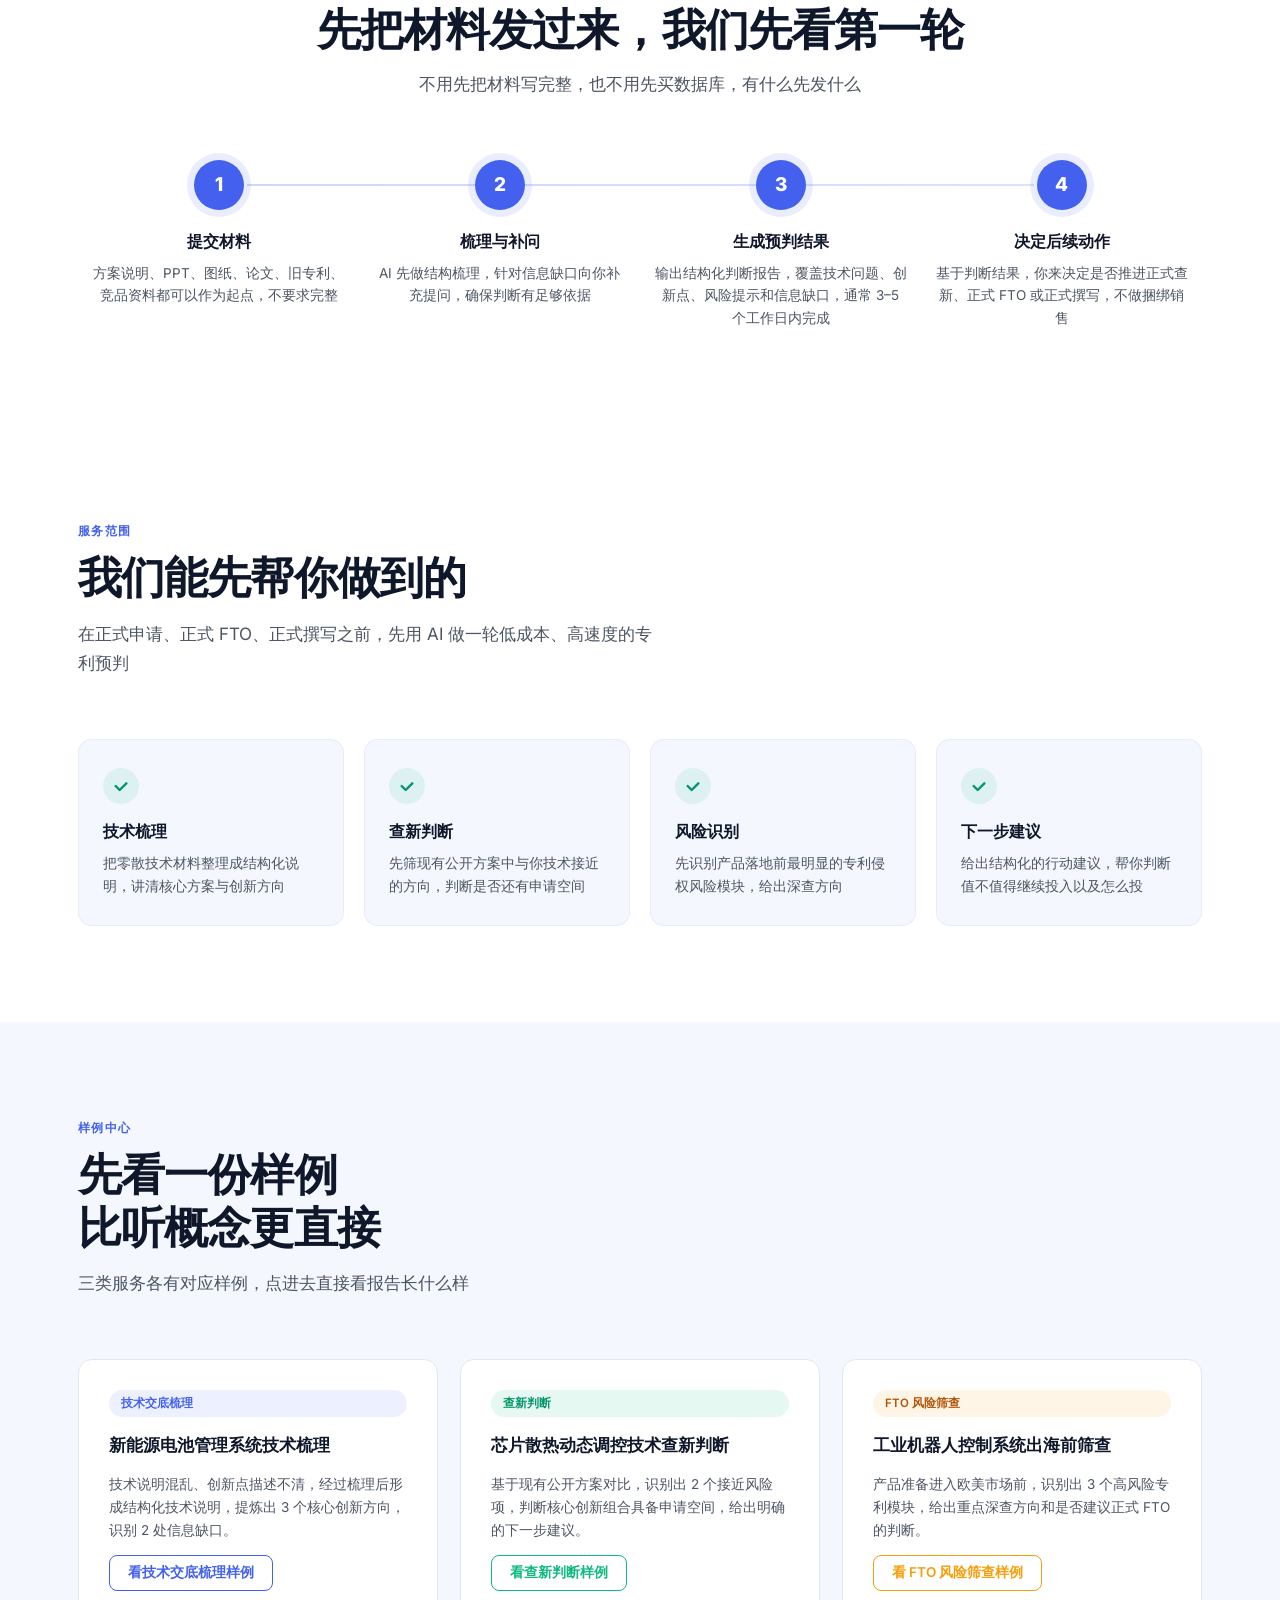
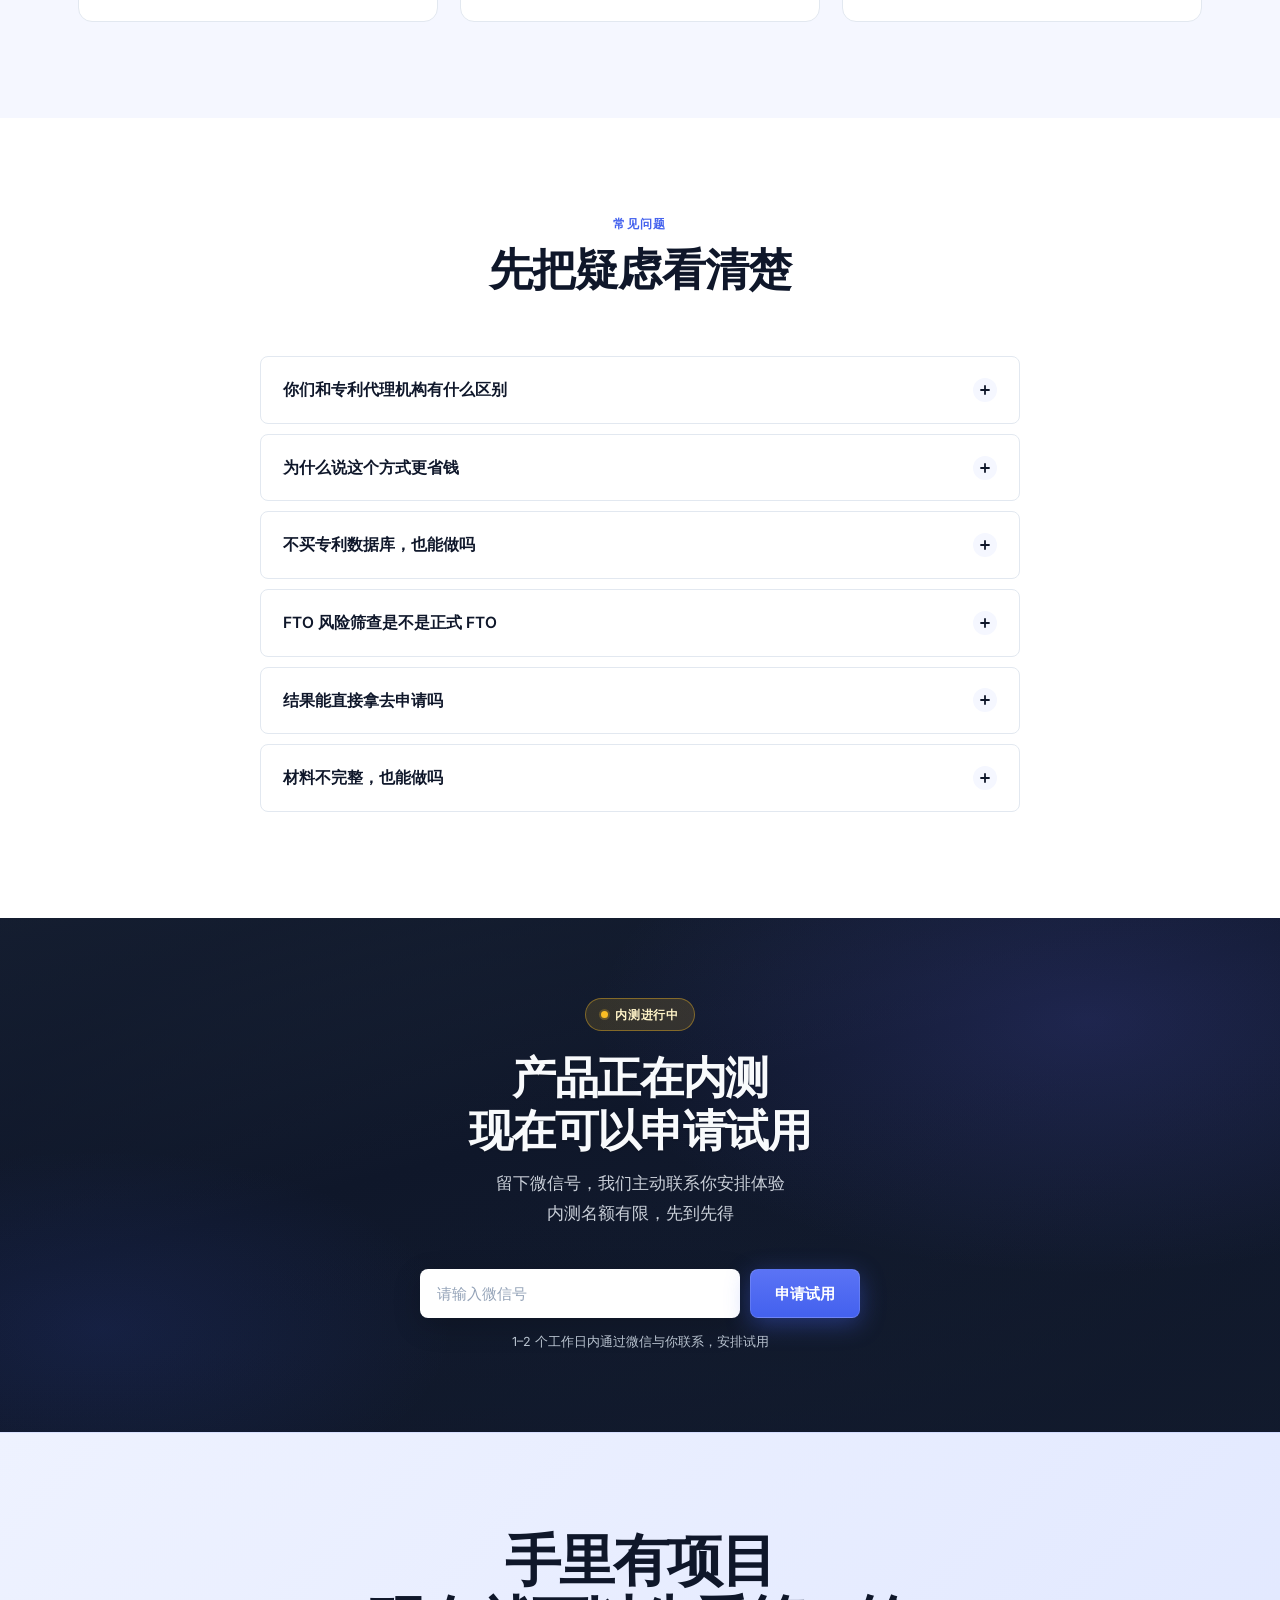
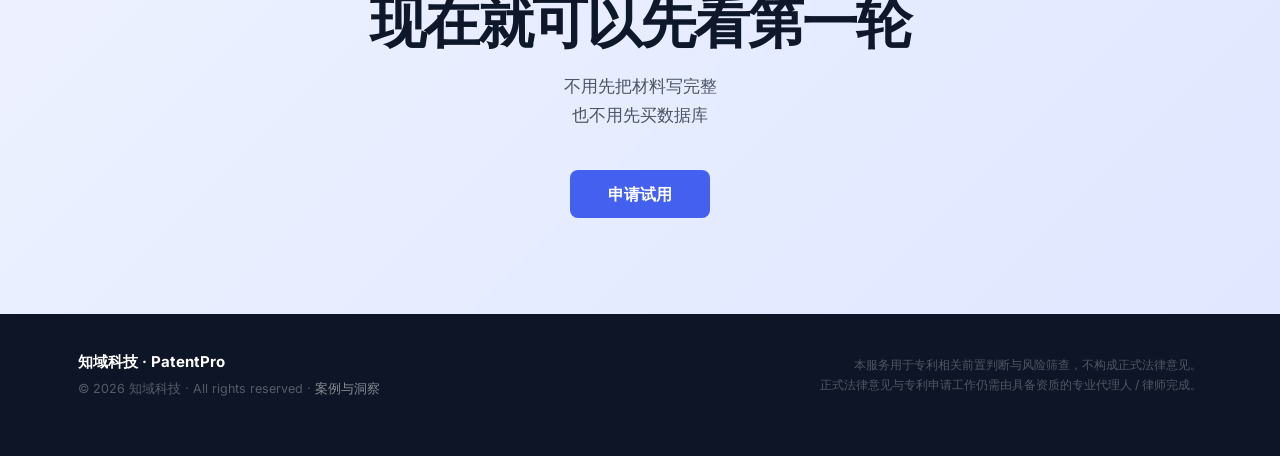
==== commit c89e2910: "feat: add /blog case studies, nav/footer links, sitemap URLs - Add blog hub and 10 SEO-oriented arti" ====
--- a/index.html
+++ b/index.html
@@ -774,8 +774,8 @@
        BETA BANNER
     ============================================================ */
     .submit-section {
-      background: linear-gradient(135deg, #1E2F6B 0%, #0F172A 100%);
-      padding: 72px 0;
+      background: linear-gradient(165deg, #1e293b 0%, #0f172a 42%, #162032 100%);
+      padding: 80px 0;
       position: relative;
       overflow: hidden;
     }
@@ -783,8 +783,73 @@
       content: '';
       position: absolute; inset: 0; pointer-events: none;
       background:
-        radial-gradient(ellipse 60% 80% at 80% 50%, rgba(67,97,238,0.2) 0%, transparent 60%),
-        radial-gradient(ellipse 40% 60% at 10% 50%, rgba(108,138,255,0.1) 0%, transparent 60%);
+        radial-gradient(ellipse 70% 90% at 85% 20%, rgba(99,102,241,0.18) 0%, transparent 55%),
+        radial-gradient(ellipse 55% 70% at 8% 80%, rgba(67,97,238,0.12) 0%, transparent 50%),
+        radial-gradient(ellipse 50% 60% at 50% 50%, rgba(15,23,42,0) 0%, rgba(15,23,42,0.65) 100%);
+    }
+
+    .submit-section .beta-wrap {
+      position: relative;
+      z-index: 1;
+      max-width: 520px;
+      margin: 0 auto;
+      text-align: center;
+    }
+    .submit-section .beta-badge {
+      display: inline-flex;
+      align-items: center;
+      gap: 7px;
+      background: rgba(251,191,36,0.14);
+      border: 1px solid rgba(251,191,36,0.4);
+      border-radius: 100px;
+      padding: 6px 15px;
+      margin-bottom: 20px;
+    }
+    .submit-section .beta-badge-dot {
+      width: 7px; height: 7px; border-radius: 50%;
+      background: #FBBF24;
+      box-shadow: 0 0 0 2px rgba(251,191,36,0.25);
+      animation: pulse 2.4s infinite;
+    }
+    .submit-section .beta-badge-text {
+      font-size: 12px;
+      font-weight: 700;
+      letter-spacing: 0.06em;
+      color: #fef3c7;
+    }
+    .submit-section .section-title {
+      color: #f8fafc !important;
+      letter-spacing: -0.03em;
+      text-shadow: 0 1px 2px rgba(0,0,0,0.2);
+    }
+    .submit-section .section-subtitle {
+      color: rgba(226,232,240,0.88) !important;
+      line-height: 1.75;
+    }
+    .submit-section .beta-input {
+      background: #ffffff;
+      border: 1px solid rgba(255,255,255,0.25);
+      box-shadow: 0 8px 28px rgba(0,0,0,0.18), inset 0 1px 0 rgba(255,255,255,0.9);
+    }
+    .submit-section .beta-input:focus {
+      border-color: #a5b4fc;
+      box-shadow: 0 0 0 3px rgba(129,140,248,0.35), 0 8px 28px rgba(0,0,0,0.15);
+    }
+    .submit-section .btn-primary {
+      background: linear-gradient(180deg, #5b73f5 0%, var(--accent) 100%);
+      border: 1px solid rgba(255,255,255,0.12);
+      box-shadow: 0 6px 24px rgba(67,97,238,0.4);
+    }
+    .submit-section .btn-primary:hover {
+      background: linear-gradient(180deg, #6c7ff7 0%, #3d52e4 100%);
+      box-shadow: 0 8px 28px rgba(67,97,238,0.5);
+    }
+    .beta-submit-hint {
+      margin-top: 14px;
+      font-size: 12.5px;
+      color: rgba(203,213,225,0.9) !important;
+      text-align: center;
+      line-height: 1.6;
     }
 
     .beta-banner-inner {
@@ -1154,6 +1219,8 @@
     }
     .footer-brand { font-size: 15px; font-weight: 700; color: var(--white); margin-bottom: 4px; }
     .footer-copy  { font-size: 12.5px; color: rgba(255,255,255,0.3); }
+    .footer-copy a { color: rgba(255,255,255,0.5); text-decoration: none; }
+    .footer-copy a:hover { color: rgba(255,255,255,0.85); text-decoration: underline; }
     .footer-disclaimer {
       font-size: 12px; color: rgba(255,255,255,0.28);
       max-width: 440px; line-height: 1.65; text-align: right;
@@ -1270,6 +1337,7 @@
         <a href="#services"  class="nav-link">查新判断</a>
         <a href="#services"  class="nav-link">FTO 风险筛查</a>
         <a href="#examples"  class="nav-link">样例结果</a>
+        <a href="https://www.patentpro.net/blog/" class="nav-link">案例与洞察</a>
         <a href="#faq"       class="nav-link">FAQ</a>
       </nav>
 
@@ -1288,6 +1356,7 @@
   <a href="#services"  class="nav-link" onclick="closeMNav()">查新判断</a>
   <a href="#services"  class="nav-link" onclick="closeMNav()">FTO 风险筛查</a>
   <a href="#examples"  class="nav-link" onclick="closeMNav()">样例结果</a>
+  <a href="https://www.patentpro.net/blog/" class="nav-link" onclick="closeMNav()">案例与洞察</a>
   <a href="#faq"       class="nav-link" onclick="closeMNav()">FAQ</a>
   <a href="#submit"    class="btn btn-primary" onclick="closeMNav()">申请试用</a>
 </div>
@@ -1858,7 +1927,7 @@
         />
         <button type="submit" class="btn btn-primary" id="betaBtn" style="flex-shrink:0;padding:14px 24px">申请试用</button>
       </form>
-      <p style="margin-top:12px;font-size:12px;color:var(--text-3);text-align:center">1–2 个工作日内通过微信与你联系，安排试用</p>
+      <p class="beta-submit-hint">1–2 个工作日内通过微信与你联系，安排试用</p>
 
     </div>
   </div>
@@ -2122,7 +2191,7 @@
     <div class="footer-inner">
       <div>
         <div class="footer-brand">知域科技 · PatentPro</div>
-        <div class="footer-copy">© 2026 知域科技 · All rights reserved</div>
+        <div class="footer-copy">© 2026 知域科技 · All rights reserved · <a href="https://www.patentpro.net/blog/">案例与洞察</a></div>
       </div>
       <div class="footer-disclaimer">
         本服务用于专利相关前置判断与风险筛查，不构成正式法律意见。<br>
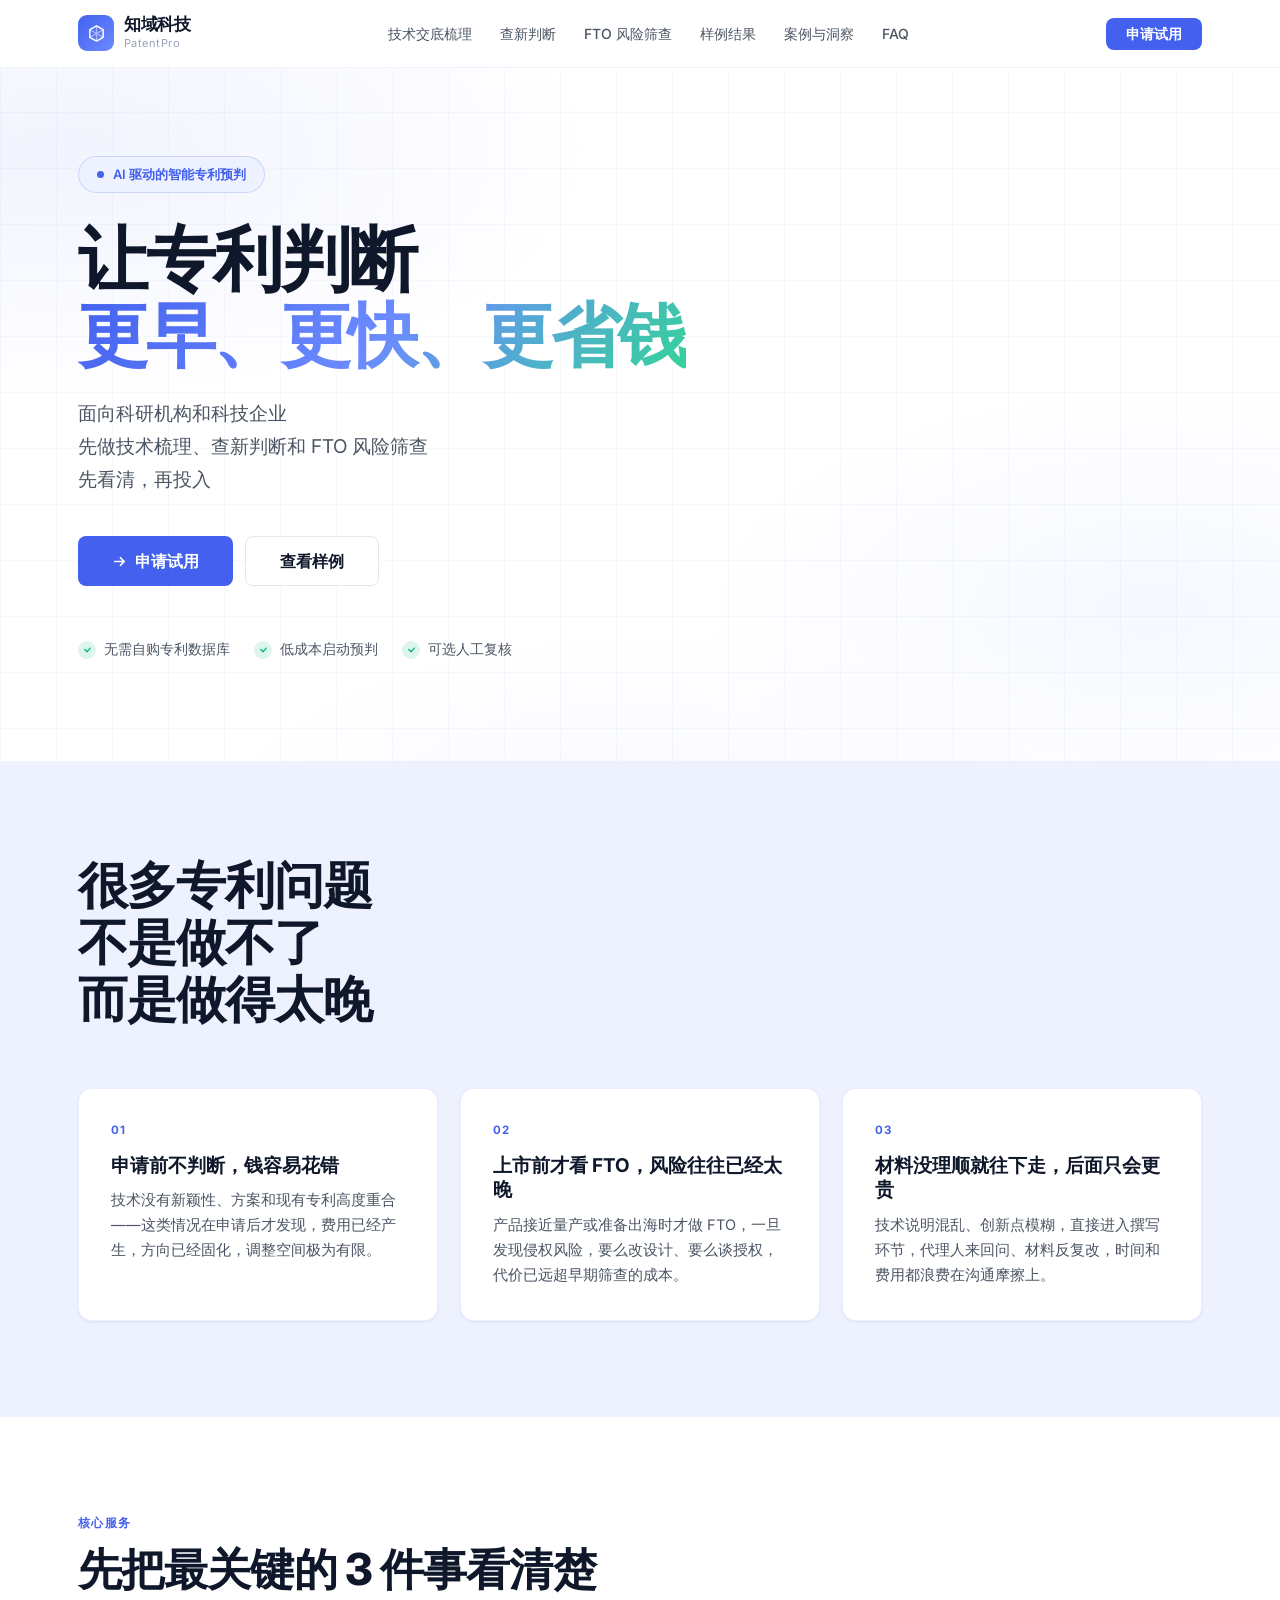
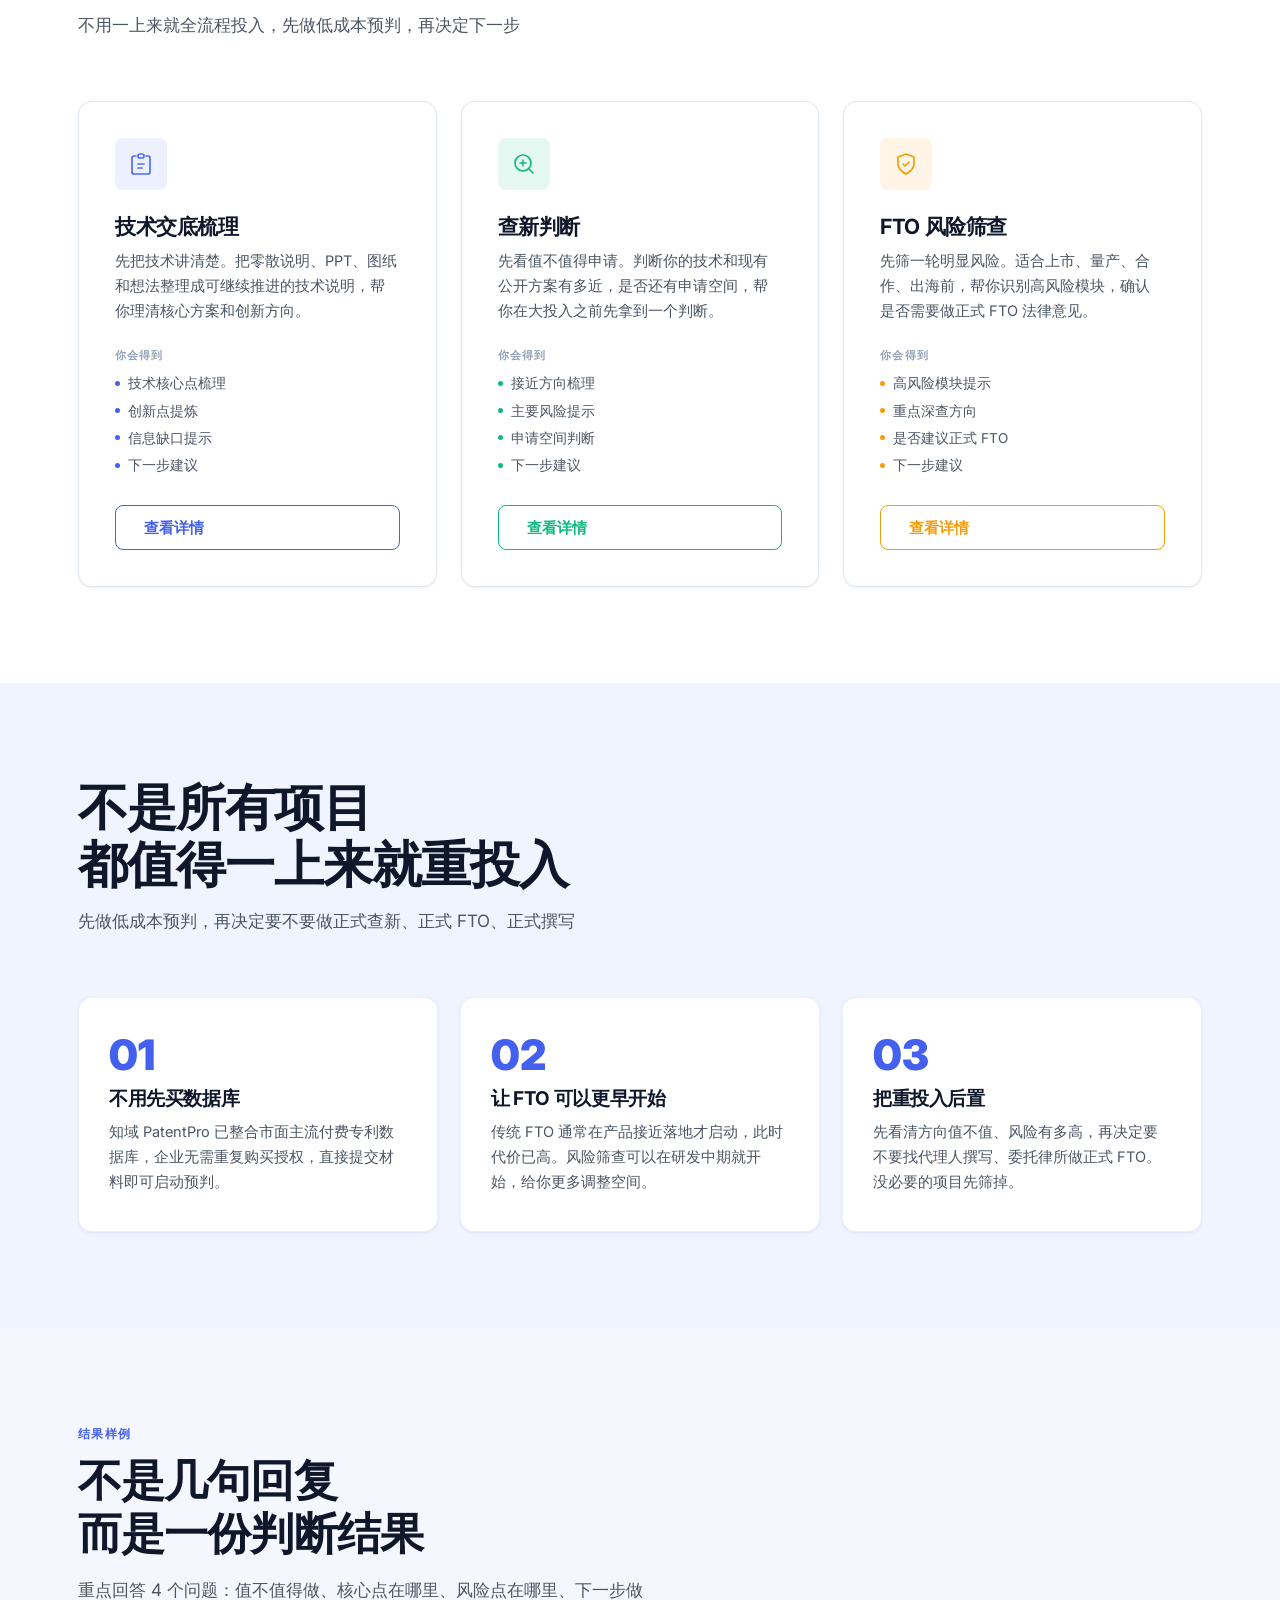
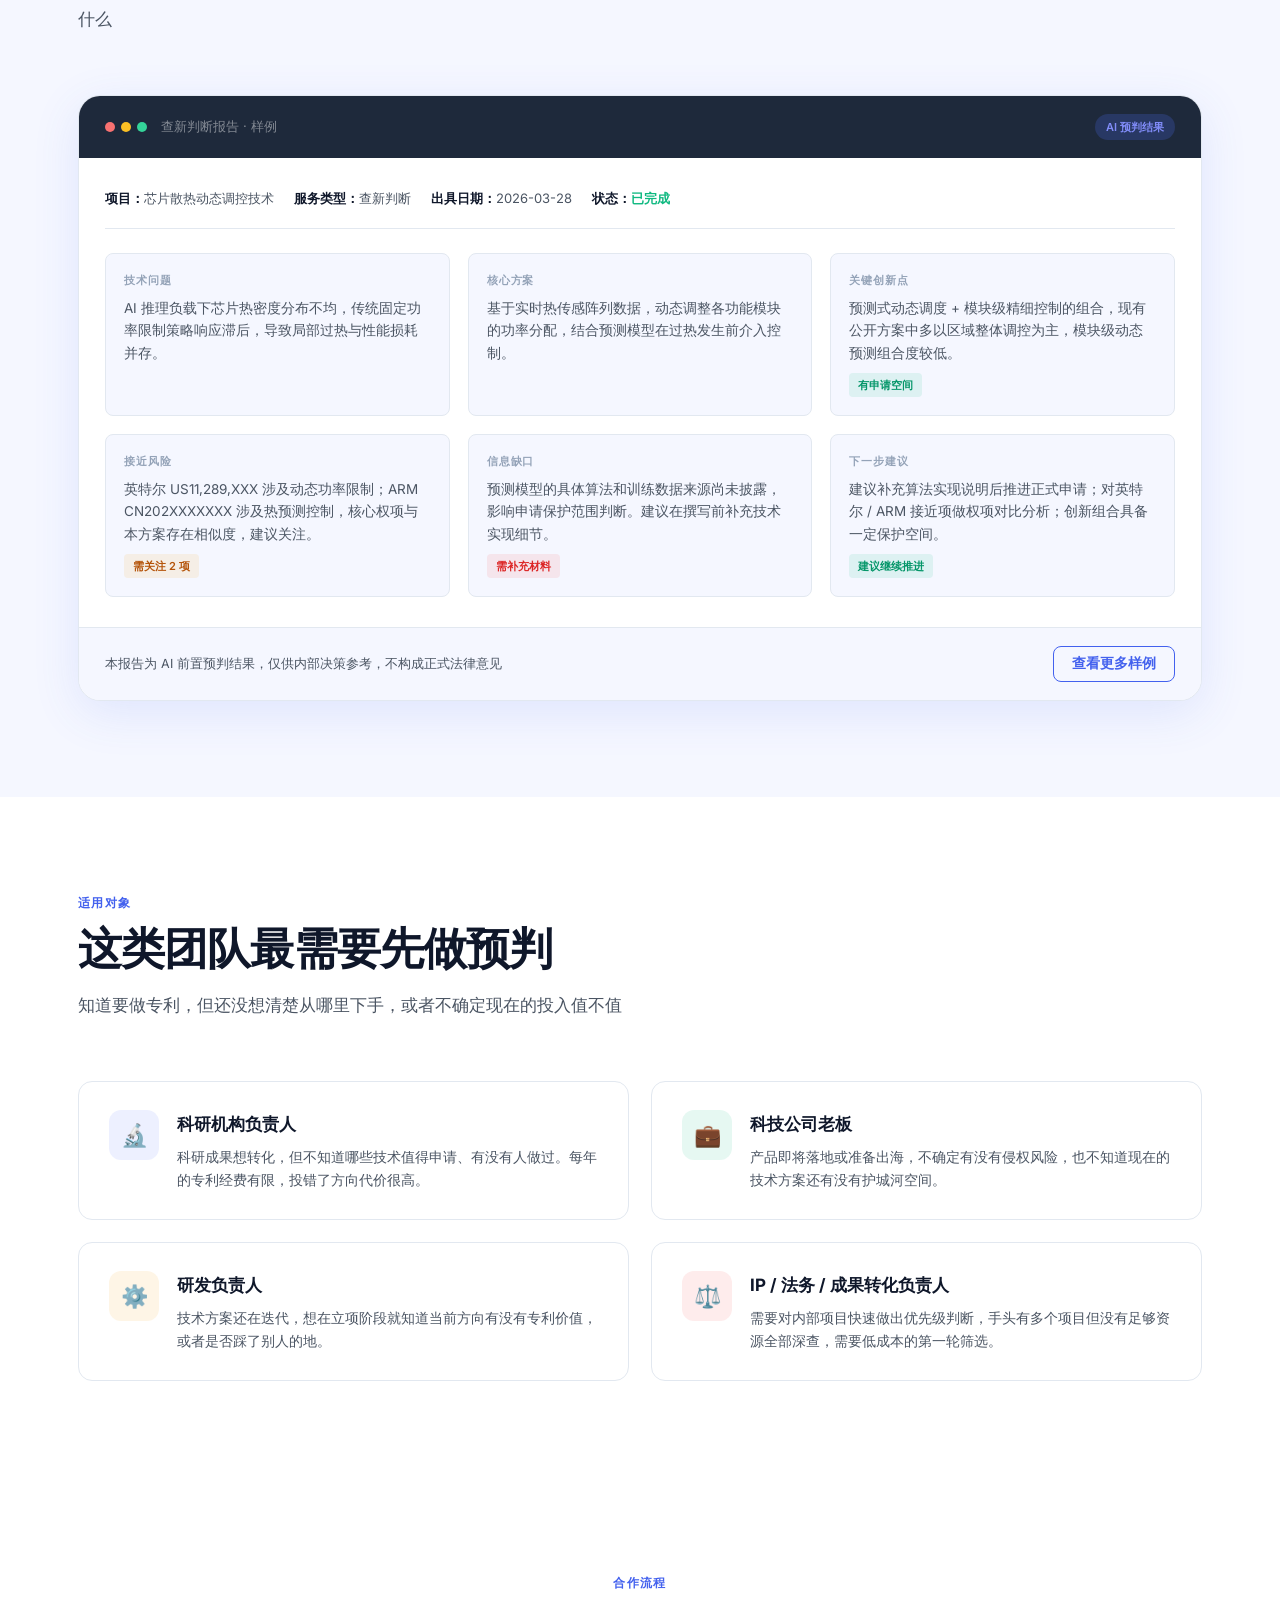
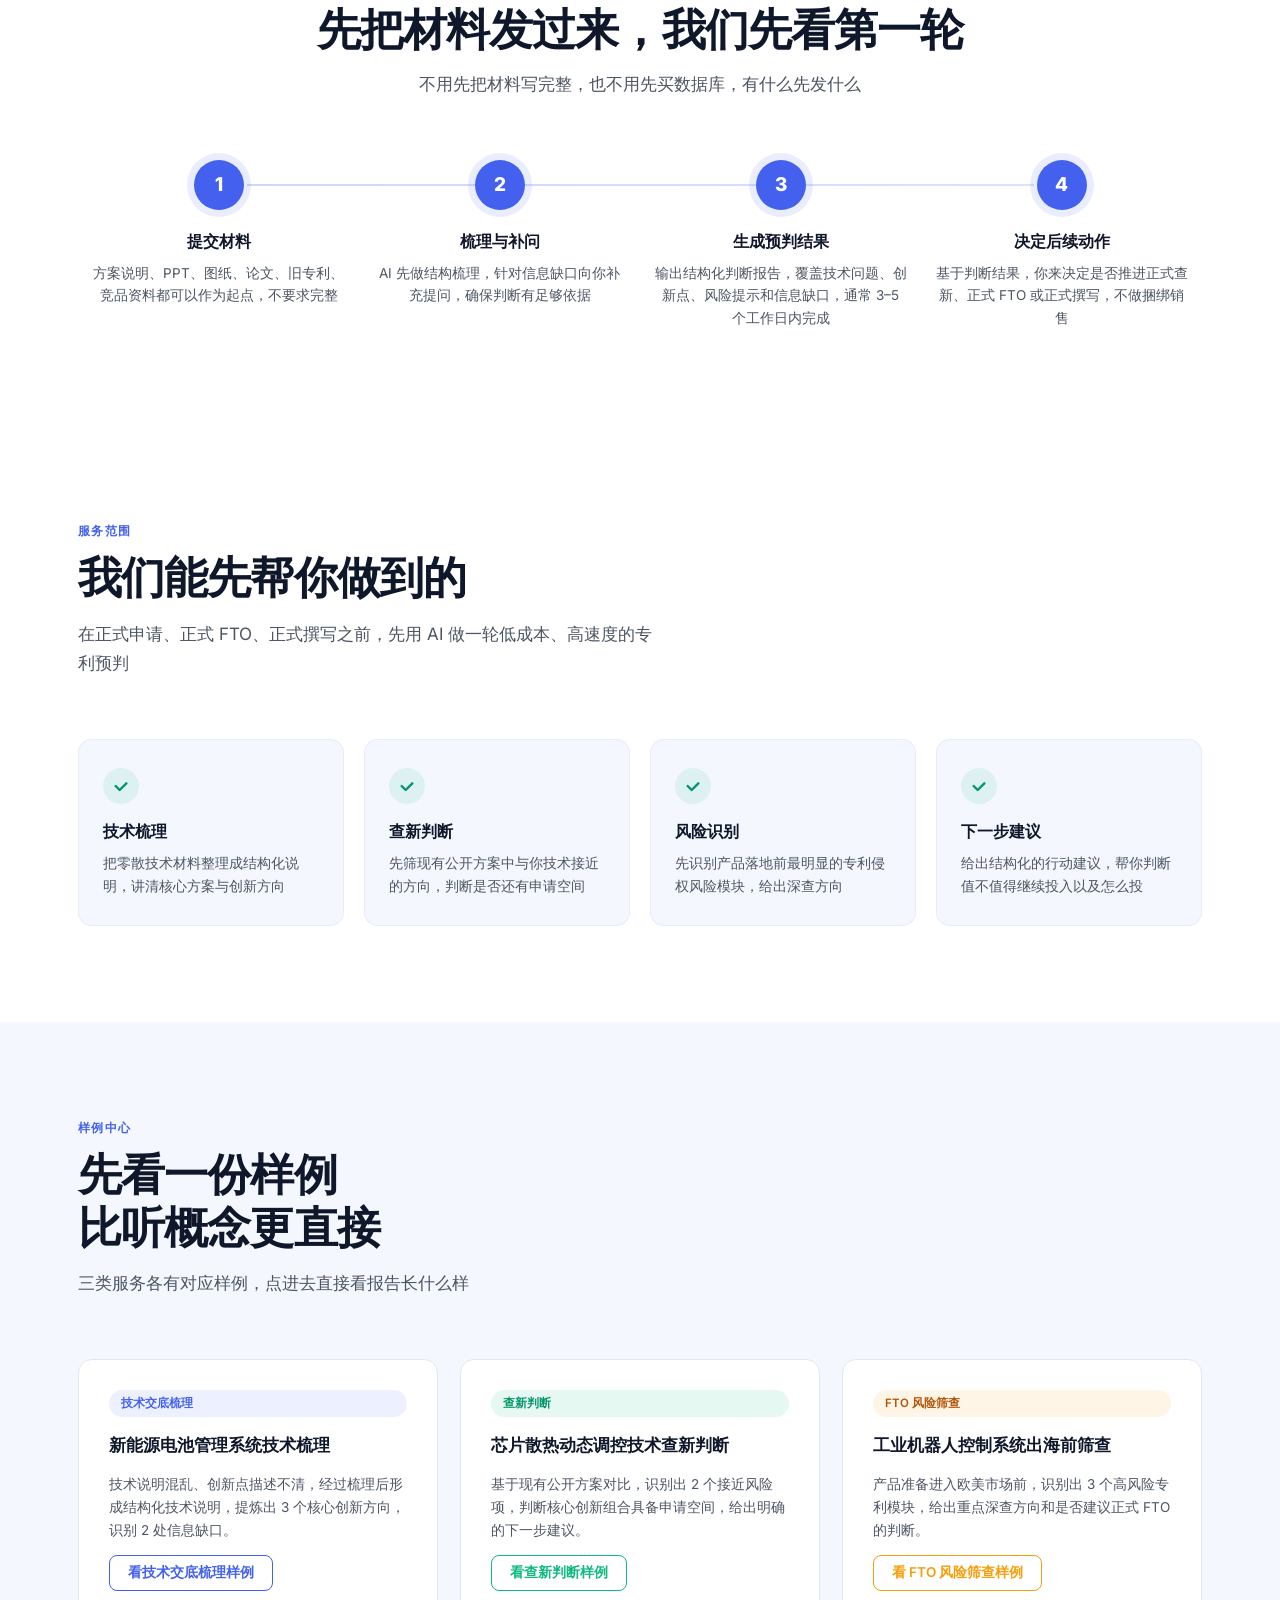
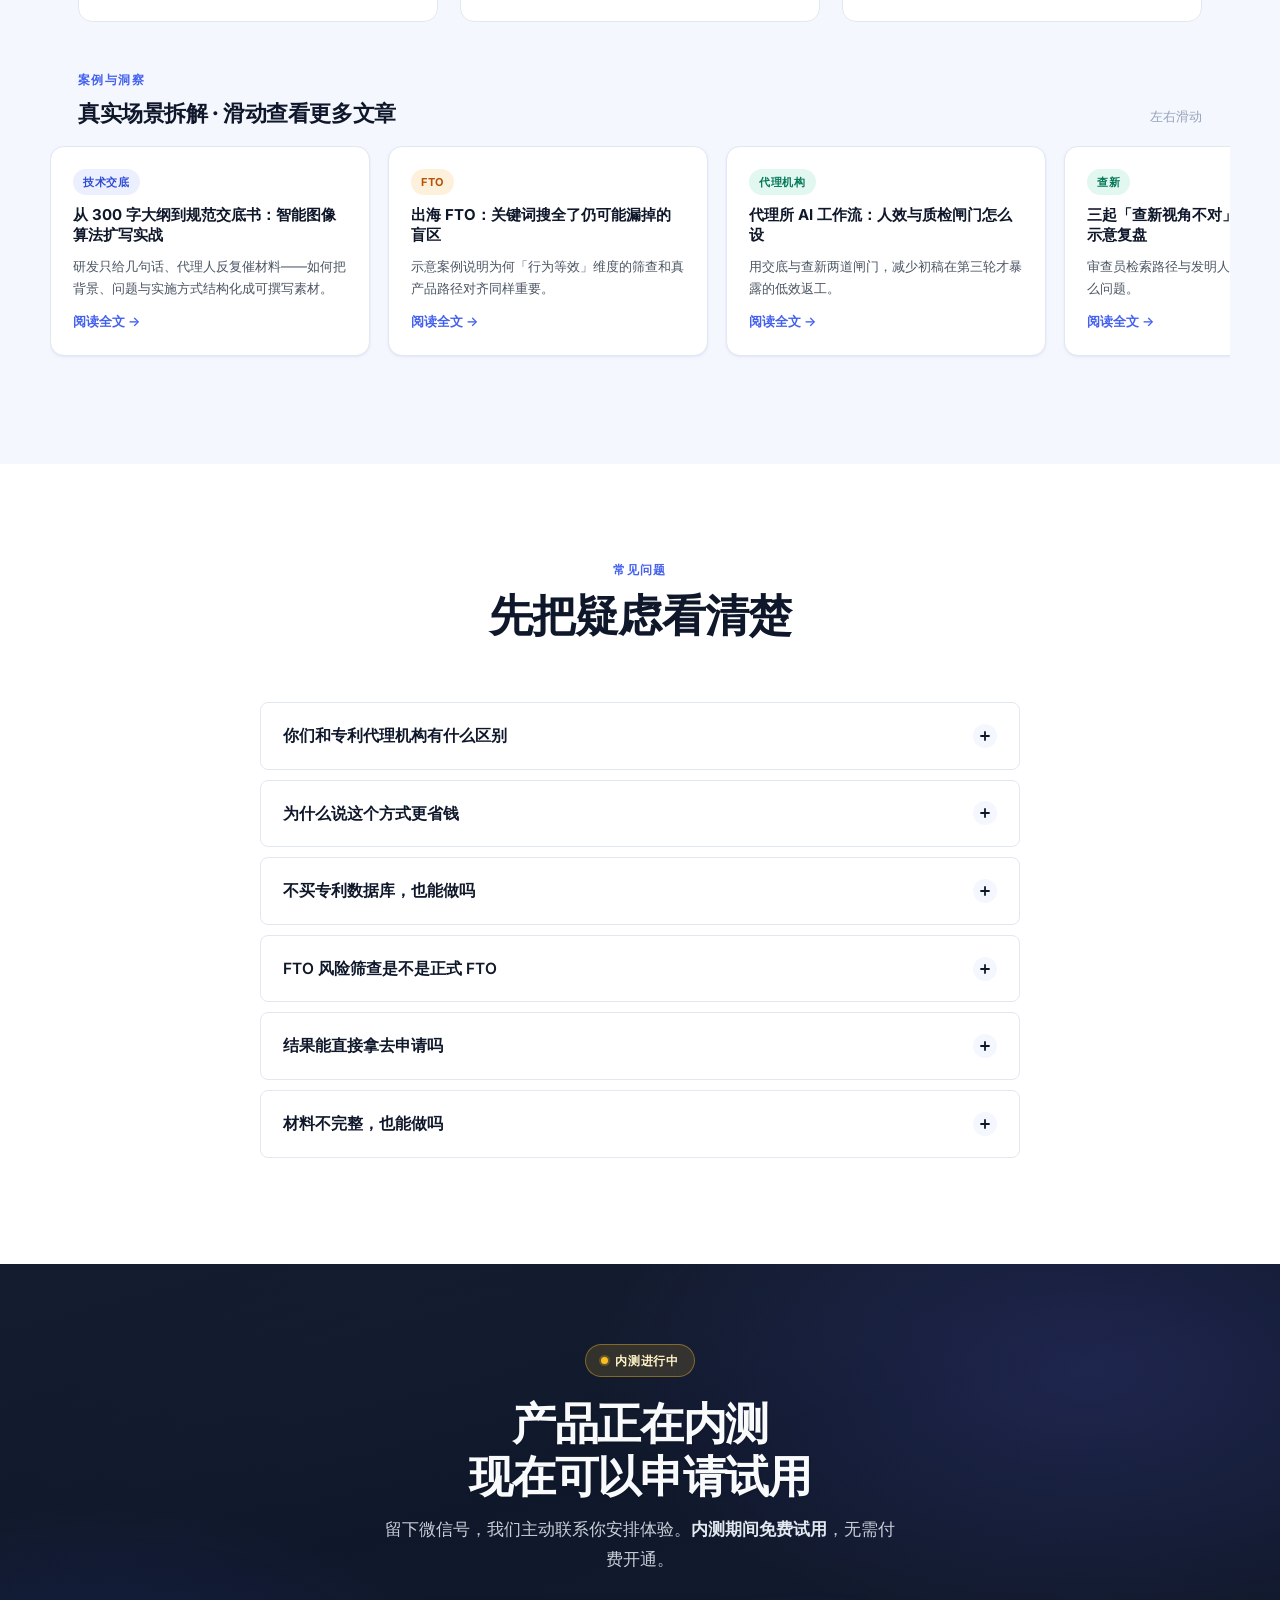
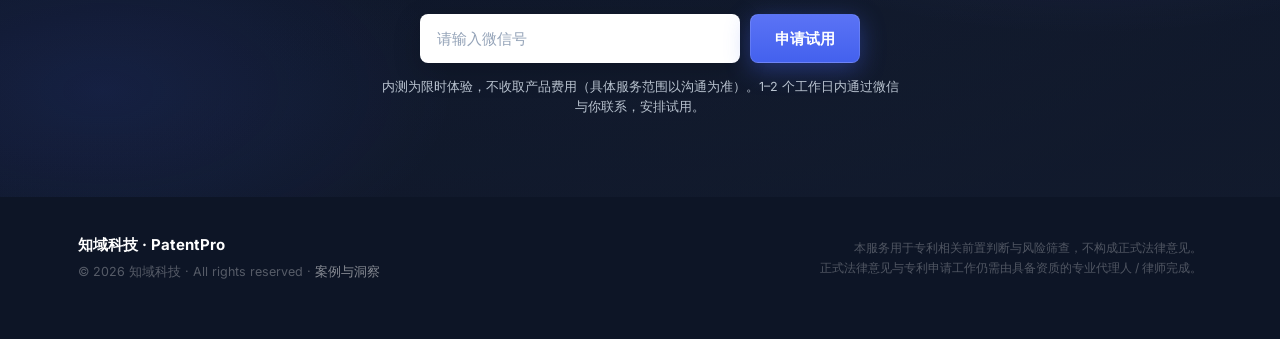
==== commit 55713643: "update" ====
--- a/index.html
+++ b/index.html
@@ -722,6 +722,116 @@
     .ex-title { font-size: 17px; font-weight: 700; }
     .ex-desc  { font-size: 13.5px; color: var(--text-2); line-height: 1.68; flex: 1; }
 
+    /* Blog entry — horizontal scroll cards */
+    .blog-rail { margin-top: 48px; }
+    .blog-rail-intro {
+      display: flex;
+      align-items: flex-end;
+      justify-content: space-between;
+      gap: 16px;
+      flex-wrap: wrap;
+      margin-bottom: 18px;
+    }
+    .blog-rail-intro h3 {
+      font-size: clamp(1.1rem, 2.4vw, 1.35rem);
+      font-weight: 800;
+      color: var(--text);
+      letter-spacing: -0.02em;
+      margin-top: 6px;
+      line-height: 1.3;
+    }
+    .blog-rail-intro .blog-rail-hint {
+      font-size: 13px;
+      color: var(--text-3);
+    }
+    .blog-rail-scroll {
+      overflow-x: auto;
+      overflow-y: hidden;
+      -webkit-overflow-scrolling: touch;
+      scroll-snap-type: x mandatory;
+      padding-bottom: 12px;
+      margin: 0 -28px;
+      padding-left: 28px;
+      padding-right: 28px;
+      scrollbar-width: thin;
+      scrollbar-color: rgba(67,97,238,0.35) transparent;
+    }
+    .blog-rail-scroll::-webkit-scrollbar { height: 6px; }
+    .blog-rail-scroll::-webkit-scrollbar-thumb {
+      background: rgba(67,97,238,0.35);
+      border-radius: 4px;
+    }
+    .blog-rail-track {
+      display: flex;
+      gap: 18px;
+      padding-right: 4px;
+    }
+    .blog-rail-card {
+      scroll-snap-align: start;
+      flex: 0 0 min(calc(100vw - 80px), 320px);
+      max-width: 320px;
+      background: var(--white);
+      border: 1px solid var(--border);
+      border-radius: var(--r-md);
+      padding: 22px;
+      text-decoration: none;
+      color: inherit;
+      display: flex;
+      flex-direction: column;
+      gap: 10px;
+      min-height: 210px;
+      box-shadow: var(--shadow-sm);
+      transition: border-color 0.2s ease, box-shadow 0.2s ease, transform 0.2s ease;
+    }
+    .blog-rail-card:hover {
+      border-color: var(--accent);
+      box-shadow: var(--shadow-md);
+      transform: translateY(-2px);
+    }
+    .blog-rail-card.blog-rail-card-all {
+      background: linear-gradient(145deg, #eef2ff 0%, var(--white) 55%);
+      border-color: rgba(67,97,238,0.18);
+    }
+    .blog-rail-card .br-tag {
+      font-size: 11px;
+      font-weight: 700;
+      letter-spacing: 0.06em;
+      text-transform: uppercase;
+      color: var(--accent-dark);
+      background: rgba(67,97,238,0.1);
+      align-self: flex-start;
+      padding: 4px 10px;
+      border-radius: 100px;
+    }
+    .blog-rail-card .br-tag.green { color: #047857; background: rgba(16,185,129,0.12); }
+    .blog-rail-card .br-tag.amber { color: #B45309; background: rgba(245,158,11,0.14); }
+    .blog-rail-card .br-title {
+      font-size: 15px;
+      font-weight: 700;
+      line-height: 1.38;
+      color: var(--text);
+      display: -webkit-box;
+      -webkit-line-clamp: 2;
+      -webkit-box-orient: vertical;
+      overflow: hidden;
+    }
+    .blog-rail-card .br-ex {
+      font-size: 13px;
+      color: var(--text-2);
+      line-height: 1.65;
+      flex: 1;
+      display: -webkit-box;
+      -webkit-line-clamp: 3;
+      -webkit-box-orient: vertical;
+      overflow: hidden;
+    }
+    .blog-rail-card .br-more {
+      font-size: 13px;
+      font-weight: 600;
+      color: var(--accent);
+      margin-top: auto;
+    }
+
     /* ============================================================
        FAQ
     ============================================================ */
@@ -931,44 +1041,6 @@
     }
     .beta-input::placeholder { color: var(--text-3); }
     .beta-note { font-size: 12px; color: var(--text-3); line-height: 1.6; }
-
-    /* ============================================================
-       STICKY BOTTOM BANNER
-    ============================================================ */
-    .sticky-bar {
-      position: fixed;
-      bottom: 0; left: 0; right: 0;
-      z-index: 900;
-      background: rgba(15, 23, 42, 0.96);
-      backdrop-filter: blur(12px);
-      -webkit-backdrop-filter: blur(12px);
-      border-top: 1px solid rgba(255,255,255,0.08);
-      padding: 14px 28px;
-      display: flex; align-items: center; justify-content: center; gap: 20px;
-      transform: translateY(100%);
-      transition: transform 0.32s cubic-bezier(0.4, 0, 0.2, 1);
-    }
-    .sticky-bar.visible { transform: translateY(0); }
-
-    .sticky-bar-dot {
-      width: 7px; height: 7px; border-radius: 50%;
-      background: #FBBF24; animation: pulse 2.4s infinite; flex-shrink: 0;
-    }
-    .sticky-bar-text {
-      font-size: 14px; color: rgba(255,255,255,0.7);
-      white-space: nowrap;
-    }
-    .sticky-bar-text strong { color: var(--white); font-weight: 600; }
-    .sticky-bar-btn {
-      padding: 9px 22px; font-size: 14px;
-      border-radius: 100px; flex-shrink: 0;
-    }
-
-    @media (max-width: 480px) {
-      .sticky-bar { padding: 12px 16px; gap: 12px; }
-      .sticky-bar-text { font-size: 13px; }
-      .sticky-bar-text .hide-mobile { display: none; }
-    }
 
     /* ============================================================
        TRIAL MODAL
@@ -1174,39 +1246,6 @@
     }
 
     /* ============================================================
-       BOTTOM CTA
-    ============================================================ */
-    .bottom-cta {
-      background: linear-gradient(135deg, var(--bg-tint) 0%, #E0E7FF 100%);
-      text-align: center; padding: 96px 0;
-      border-top: 1px solid rgba(67,97,238,0.1);
-    }
-    .bottom-cta-title {
-      font-size: clamp(28px, 5.5vw, 56px);
-      font-weight: 900; color: var(--text);
-      line-height: 1.12; margin-bottom: 18px;
-      letter-spacing: -0.035em;
-    }
-    .bottom-cta-sub {
-      font-size: 17px; color: var(--text-2);
-      margin-bottom: 40px; line-height: 1.72;
-    }
-    .bottom-cta-actions {
-      display: flex; gap: 12px; justify-content: center; flex-wrap: wrap;
-    }
-    .bottom-cta-actions .btn { font-size: 16px; padding: 16px 38px; }
-    .bottom-cta .btn-ghost {
-      background: var(--white);
-      color: var(--text);
-      border: 1.5px solid var(--border);
-    }
-    .bottom-cta .btn-ghost:hover {
-      background: var(--text);
-      color: var(--white);
-      border-color: var(--text);
-    }
-
-    /* ============================================================
        FOOTER
     ============================================================ */
     .footer {
@@ -1296,6 +1335,8 @@
       /* Mock */
       .mock-footer { flex-direction: column; align-items: flex-start; }
       .mock-meta   { flex-direction: column; gap: 6px; }
+
+      .blog-rail-scroll { margin: 0 -16px; padding-left: 16px; padding-right: 16px; }
     }
 
     /* ============================================================
@@ -1303,8 +1344,6 @@
     ============================================================ */
     @media (max-width: 480px) {
       .hero-title { font-size: 34px; }
-      .bottom-cta-actions { flex-direction: column; align-items: center; }
-      .bottom-cta-actions .btn { width: 100%; max-width: 320px; justify-content: center; }
       .trust-items-grid { grid-template-columns: 1fr; }
       .beta-banner-stats { flex-wrap: wrap; gap: 16px; }
     }
@@ -1337,7 +1376,7 @@
         <a href="#services"  class="nav-link">查新判断</a>
         <a href="#services"  class="nav-link">FTO 风险筛查</a>
         <a href="#examples"  class="nav-link">样例结果</a>
-        <a href="https://www.patentpro.net/blog/" class="nav-link">案例与洞察</a>
+        <a href="blog/index.html" class="nav-link">案例与洞察</a>
         <a href="#faq"       class="nav-link">FAQ</a>
       </nav>
 
@@ -1356,7 +1395,7 @@
   <a href="#services"  class="nav-link" onclick="closeMNav()">查新判断</a>
   <a href="#services"  class="nav-link" onclick="closeMNav()">FTO 风险筛查</a>
   <a href="#examples"  class="nav-link" onclick="closeMNav()">样例结果</a>
-  <a href="https://www.patentpro.net/blog/" class="nav-link" onclick="closeMNav()">案例与洞察</a>
+  <a href="blog/index.html" class="nav-link" onclick="closeMNav()">案例与洞察</a>
   <a href="#faq"       class="nav-link" onclick="closeMNav()">FAQ</a>
   <a href="#submit"    class="btn btn-primary" onclick="closeMNav()">申请试用</a>
 </div>
@@ -1802,6 +1841,56 @@
         <button type="button" class="btn btn-outline" style="align-self:flex-start;font-size:13.5px;padding:10px 18px;color:#F59E0B;border-color:#F59E0B" onclick="openSampleExample('fto')">看 FTO 风险筛查样例</button>
       </div>
     </div>
+
+    <div class="blog-rail">
+      <div class="blog-rail-intro">
+        <div>
+          <span class="section-label">案例与洞察</span>
+          <h3>真实场景拆解 · 滑动查看更多文章</h3>
+        </div>
+        <span class="blog-rail-hint">左右滑动</span>
+      </div>
+      <div class="blog-rail-scroll" role="region" aria-label="博客文章列表">
+        <div class="blog-rail-track">
+          <a class="blog-rail-card" href="blog/jiaodi-kuoxie-anli.html">
+            <span class="br-tag">技术交底</span>
+            <span class="br-title">从 300 字大纲到规范交底书：智能图像算法扩写实战</span>
+            <span class="br-ex">研发只给几句话、代理人反复催材料——如何把背景、问题与实施方式结构化成可撰写素材。</span>
+            <span class="br-more">阅读全文 →</span>
+          </a>
+          <a class="blog-rail-card" href="blog/fto-leiqu-chuhai-anli.html">
+            <span class="br-tag amber">FTO</span>
+            <span class="br-title">出海 FTO：关键词搜全了仍可能漏掉的盲区</span>
+            <span class="br-ex">示意案例说明为何「行为等效」维度的筛查和真产品路径对齐同样重要。</span>
+            <span class="br-more">阅读全文 →</span>
+          </a>
+          <a class="blog-rail-card" href="blog/daili-renxiao-shuzihua.html">
+            <span class="br-tag green">代理机构</span>
+            <span class="br-title">代理所 AI 工作流：人效与质检闸门怎么设</span>
+            <span class="br-ex">用交底与查新两道闸门，减少初稿在第三轮才暴露的低效返工。</span>
+            <span class="br-more">阅读全文 →</span>
+          </a>
+          <a class="blog-rail-card" href="blog/chaxin-yilou-bohui.html">
+            <span class="br-tag green">查新</span>
+            <span class="br-title">三起「查新视角不对」导致新颖性风险的示意复盘</span>
+            <span class="br-ex">审查员检索路径与发明人自查不同构时，会出什么问题。</span>
+            <span class="br-more">阅读全文 →</span>
+          </a>
+          <a class="blog-rail-card" href="blog/zhongmei-zhuanxie-bikeng.html">
+            <span class="br-tag amber">出海</span>
+            <span class="br-title">中美撰写五个差别：别用同一套习惯申美专</span>
+            <span class="br-ex">支持度、权项层次与术语锁死——出海前在交底里可提前对齐什么。</span>
+            <span class="br-more">阅读全文 →</span>
+          </a>
+          <a class="blog-rail-card blog-rail-card-all" href="blog/index.html">
+            <span class="br-tag">全部</span>
+            <span class="br-title">查看博客全部文章</span>
+            <span class="br-ex">高校转化、开源 FTO、分案、OA 答复、加计扣除与专利对齐等 10+ 篇。</span>
+            <span class="br-more">进入案例与洞察 →</span>
+          </a>
+        </div>
+      </div>
+    </div>
   </div>
 </section>
 
@@ -1913,7 +2002,7 @@
       </div>
 
       <h2 class="section-title" style="margin-bottom:12px">产品正在内测<br>现在可以申请试用</h2>
-      <p class="section-subtitle" style="margin:0 auto 40px">留下微信号，我们主动联系你安排体验<br>内测名额有限，先到先得</p>
+      <p class="section-subtitle" style="margin:0 auto 40px">留下微信号，我们主动联系你安排体验。<strong style="color:#e2e8f0">内测期间免费试用</strong>，无需付费开通。</p>
 
       <form id="betaForm" onsubmit="handleBetaSubmit(event,'betaBtn','betaForm')" style="display:flex;gap:10px;max-width:440px;margin:0 auto">
         <input
@@ -1927,41 +2016,11 @@
         />
         <button type="submit" class="btn btn-primary" id="betaBtn" style="flex-shrink:0;padding:14px 24px">申请试用</button>
       </form>
-      <p class="beta-submit-hint">1–2 个工作日内通过微信与你联系，安排试用</p>
+      <p class="beta-submit-hint">内测为限时体验，不收取产品费用（具体服务范围以沟通为准）。1–2 个工作日内通过微信与你联系，安排试用。</p>
 
     </div>
   </div>
 </section>
-
-
-<!-- ============================================================
-     BOTTOM CTA
-============================================================ -->
-<section class="bottom-cta">
-  <div class="container">
-    <h2 class="bottom-cta-title">
-      手里有项目<br>
-      现在就可以先看第一轮
-    </h2>
-    <p class="bottom-cta-sub">
-      不用先把材料写完整<br>
-      也不用先买数据库
-    </p>
-    <div class="bottom-cta-actions">
-      <a href="#submit" class="btn btn-primary">申请试用</a>
-    </div>
-  </div>
-</section>
-
-
-<!-- ============================================================
-     STICKY BOTTOM BANNER
-============================================================ -->
-<div class="sticky-bar" id="stickyBar">
-  <div class="sticky-bar-dot"></div>
-  <span class="sticky-bar-text"><strong>产品内测中</strong><span class="hide-mobile"> · 名额有限，先到先得</span></span>
-  <button class="btn btn-primary sticky-bar-btn" onclick="openModal()">申请试用</button>
-</div>
 
 
 <!-- ============================================================
@@ -2160,7 +2219,7 @@
     </div>
 
     <div class="modal-title">申请产品内测试用</div>
-    <div class="modal-sub">留下微信号，我们 1–2 个工作日内主动联系你<br>安排体验，内测名额有限</div>
+    <div class="modal-sub">留下微信号，我们 1–2 个工作日内主动联系你安排体验。<br>内测期间<strong>免费试用</strong>，无需付费开通。</div>
 
     <form id="modalForm" onsubmit="handleBetaSubmit(event, 'modalBtn', 'modalForm')">
       <div class="modal-input-wrap">
@@ -2191,7 +2250,7 @@
     <div class="footer-inner">
       <div>
         <div class="footer-brand">知域科技 · PatentPro</div>
-        <div class="footer-copy">© 2026 知域科技 · All rights reserved · <a href="https://www.patentpro.net/blog/">案例与洞察</a></div>
+        <div class="footer-copy">© 2026 知域科技 · All rights reserved · <a href="blog/index.html">案例与洞察</a></div>
       </div>
       <div class="footer-disclaimer">
         本服务用于专利相关前置判断与风险筛查，不构成正式法律意见。<br>
@@ -2207,11 +2266,12 @@
 ============================================================ -->
 <script>
   /**
-   * 内测留言发到你邮箱：打开 https://web3forms.com 用收件邮箱注册，生成 Access Key 填入下方。
-   * 静态页无法隐藏密钥；公开仓库里可见，请在 Web3Forms 后台用限额等方式降低滥用风险。
+   * 内测微信号提交 → Formspree 转到你配置的收件邮箱。
+   * 入口：页面 #betaForm（#submit 区）、弹窗 #modalForm（均走 handleBetaSubmit）。
+   * 后台： https://formspree.io/forms/mbdpyrqa/integration
    */
-  const WEB3FORMS_ACCESS_KEY = '';
-  const WEB3FORMS_SUBJECT = '知域官网 · 内测微信号';
+  const FORMSPREE_ENDPOINT = 'https://formspree.io/f/mbdpyrqa';
+  const FORMSPREE_SUBJECT = '知域官网 · 内测微信号';
 
   /* ---------- Header scroll ---------- */
   const header = document.getElementById('header');
@@ -2260,22 +2320,6 @@
   }, { threshold: 0.1, rootMargin: '0px 0px -36px 0px' });
 
   document.querySelectorAll('.fade-up').forEach(el => io.observe(el));
-
-  /* ---------- Sticky Bottom Banner ---------- */
-  const stickyBar    = document.getElementById('stickyBar');
-  const submitSection = document.getElementById('submit');
-
-  function updateStickyBar() {
-    const scrollY = window.scrollY;
-    const heroBottom = document.getElementById('home').offsetHeight + 60;
-    /* Hide when the submit section itself is visible */
-    const submitTop  = submitSection.getBoundingClientRect().top;
-    const pastHero   = scrollY > heroBottom;
-    const atSubmit   = submitTop < window.innerHeight * 0.85;
-    stickyBar.classList.toggle('visible', pastHero && !atSubmit);
-  }
-
-  window.addEventListener('scroll', updateStickyBar, { passive: true });
 
   /* ---------- Modal ---------- */
   const modalOverlay = document.getElementById('modalOverlay');
@@ -2367,30 +2411,42 @@
     const wechat = (document.getElementById(inputId)?.value || '').trim();
     if (!wechat) return;
 
-    if (!WEB3FORMS_ACCESS_KEY) {
-      console.warn('WEB3FORMS_ACCESS_KEY 未配置，邮件不会发出。见 index.html 顶部说明。');
-      showBetaSuccess(btn, formId);
-      return;
-    }
-
     btn.disabled = true;
-    const busyLabel = formId === 'modalForm' ? '提交中…' : '提交中…';
+    const busyLabel = '提交中…';
     if (btnId === 'betaBtn') btn.textContent = busyLabel;
     else btn.textContent = busyLabel;
 
+    const entryPoint = formId === 'modalForm' ? '弹窗' : '页面内测表单';
+    const body = {
+      _subject: FORMSPREE_SUBJECT,
+      wechat,
+      message:
+        `微信号：${wechat}\n提交入口：${entryPoint}\n站点：www.patentpro.net\n时间：${new Date().toISOString()}`,
+    };
+
     try {
-      const res = await fetch('https://api.web3forms.com/submit', {
+      const res = await fetch(FORMSPREE_ENDPOINT, {
         method: 'POST',
-        headers: { 'Content-Type': 'application/json', Accept: 'application/json' },
-        body: JSON.stringify({
-          access_key: WEB3FORMS_ACCESS_KEY,
-          subject: WEB3FORMS_SUBJECT,
-          from_name: '官网内测表单',
-          message: `微信号：${wechat}\n来源：www.patentpro.net\n时间：${new Date().toISOString()}`,
-        }),
+        headers: {
+          'Content-Type': 'application/json',
+          Accept: 'application/json',
+        },
+        body: JSON.stringify(body),
       });
-      const data = await res.json();
-      if (!data.success) throw new Error(data.message || 'Web3Forms 拒绝提交');
+      let data = {};
+      try {
+        data = await res.json();
+      } catch (_) {}
+
+      if (!res.ok) {
+        const errMsg =
+          (data && (data.error || (typeof data.errors === 'object' && Object.values(data.errors).flat().join(' ')))) ||
+          `HTTP ${res.status}`;
+        throw new Error(errMsg);
+      }
+
+      if (data && data.error) throw new Error(data.error);
+
       showBetaSuccess(btn, formId);
     } catch (err) {
       console.error(err);
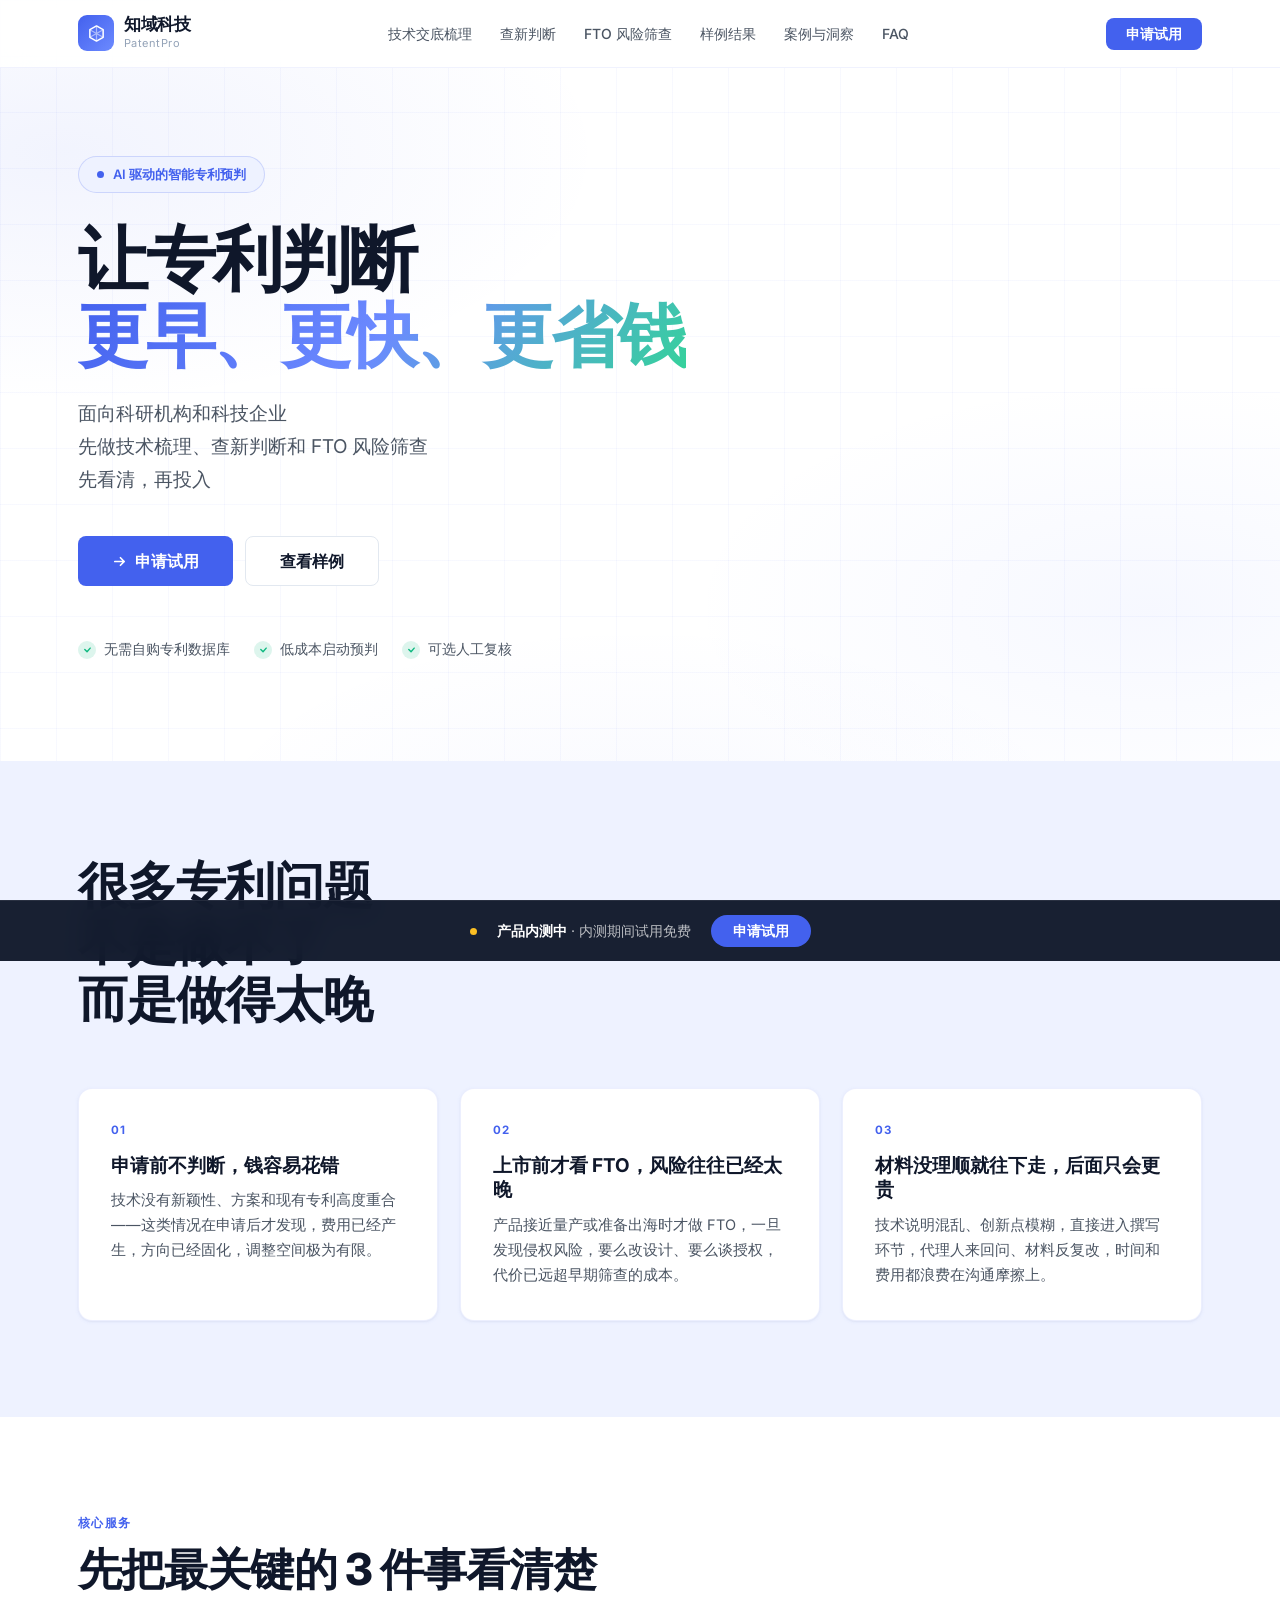
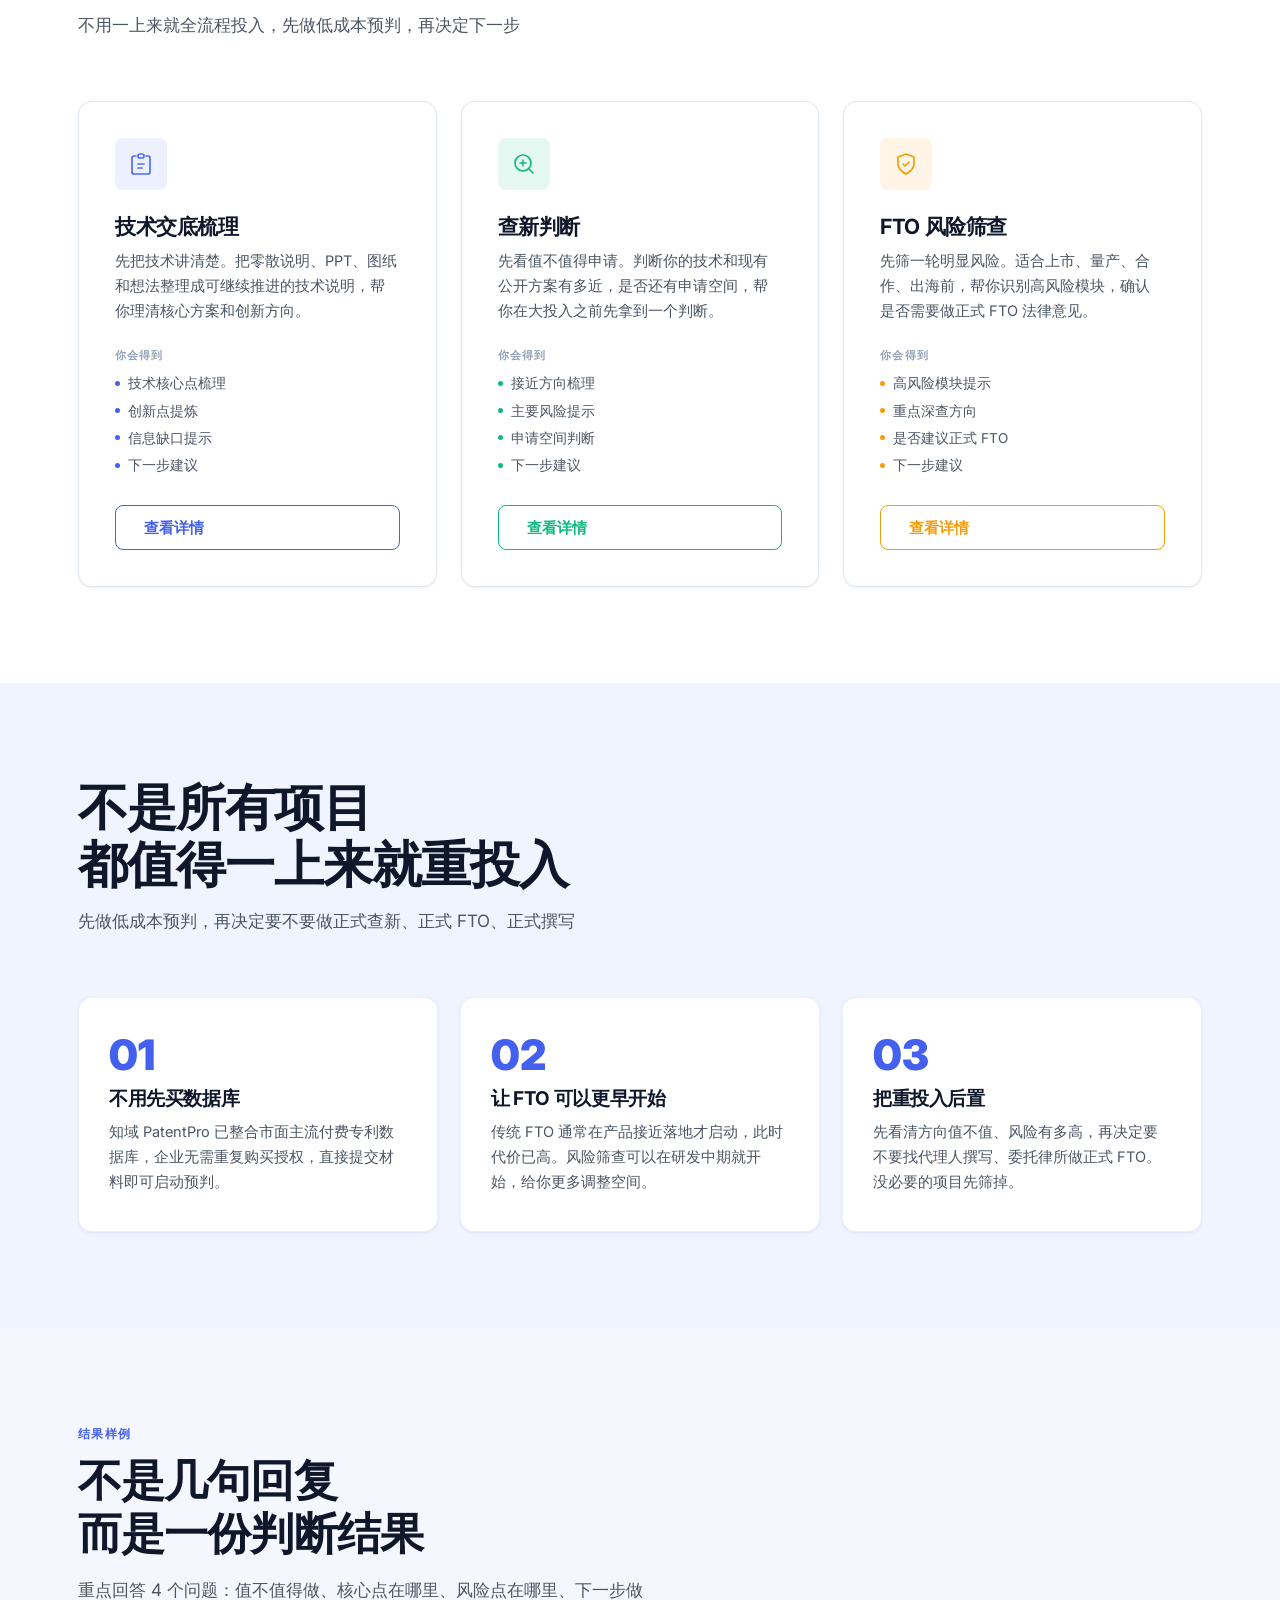
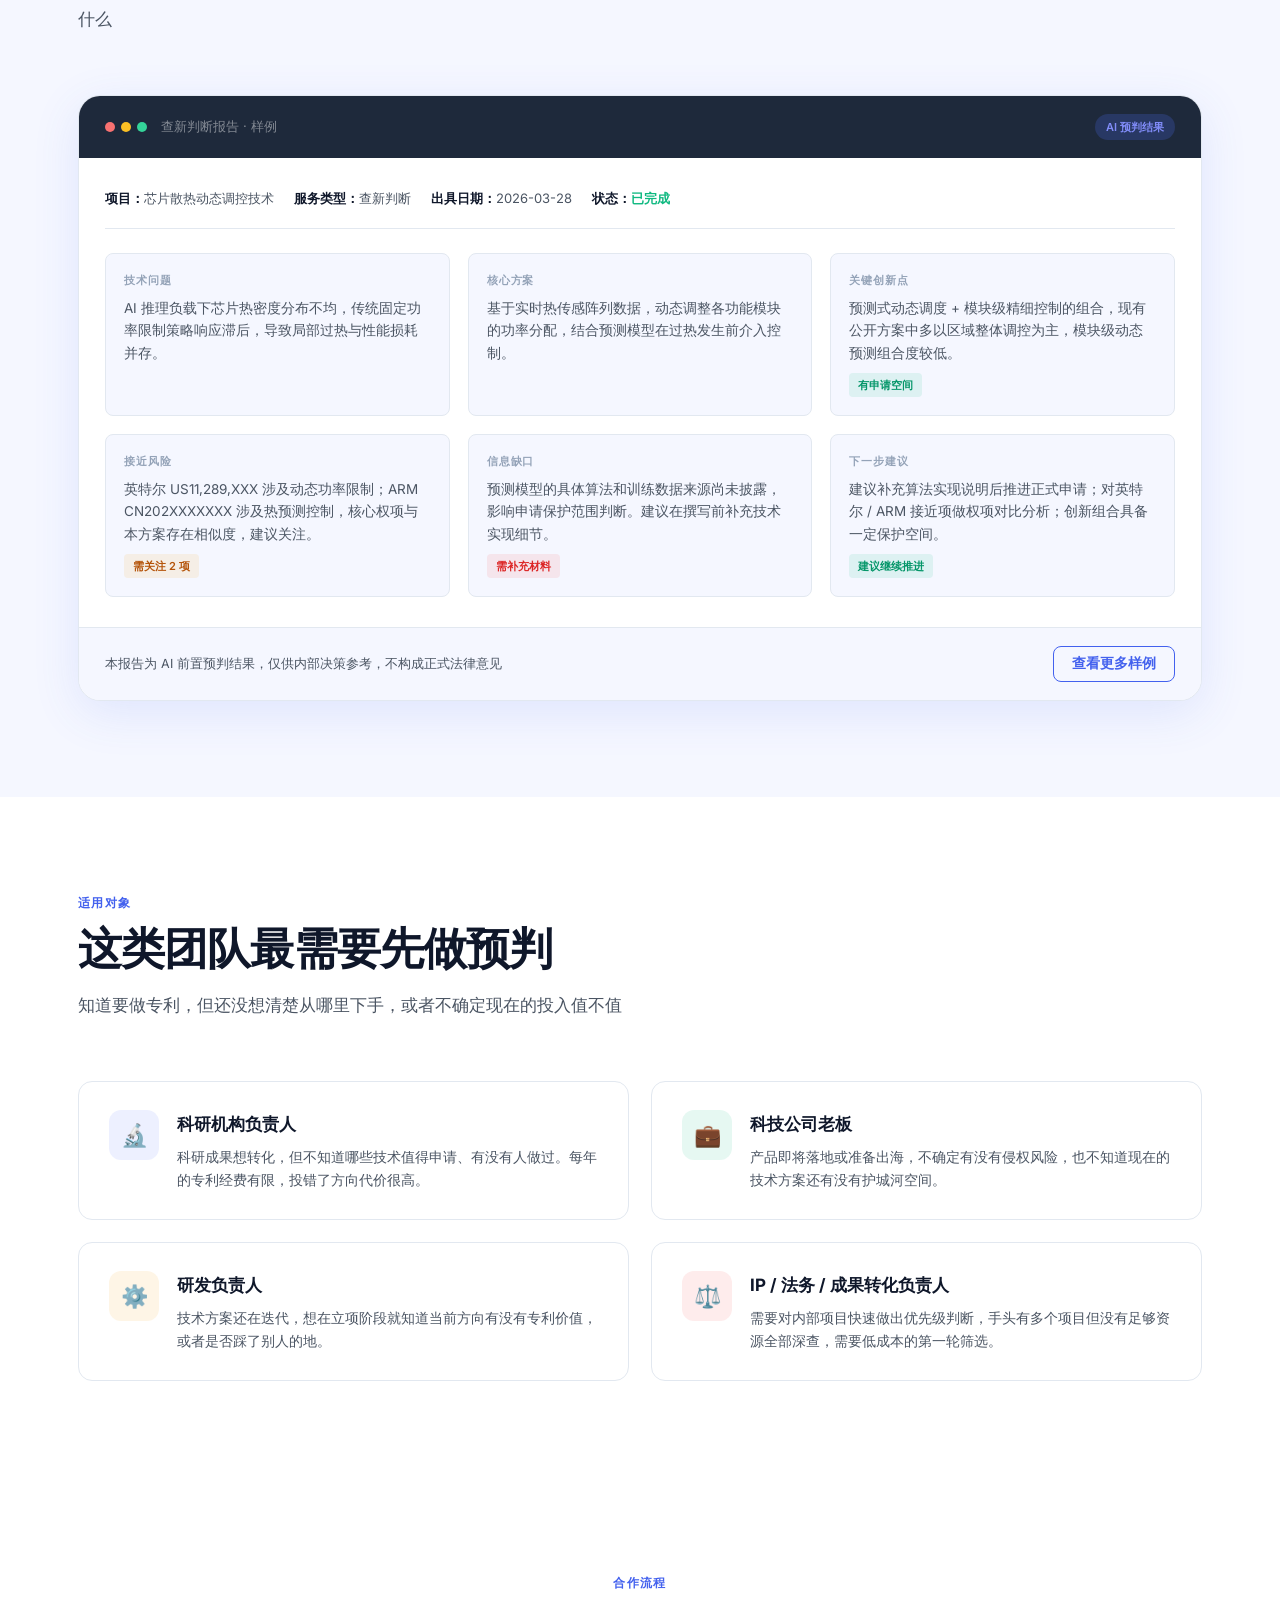
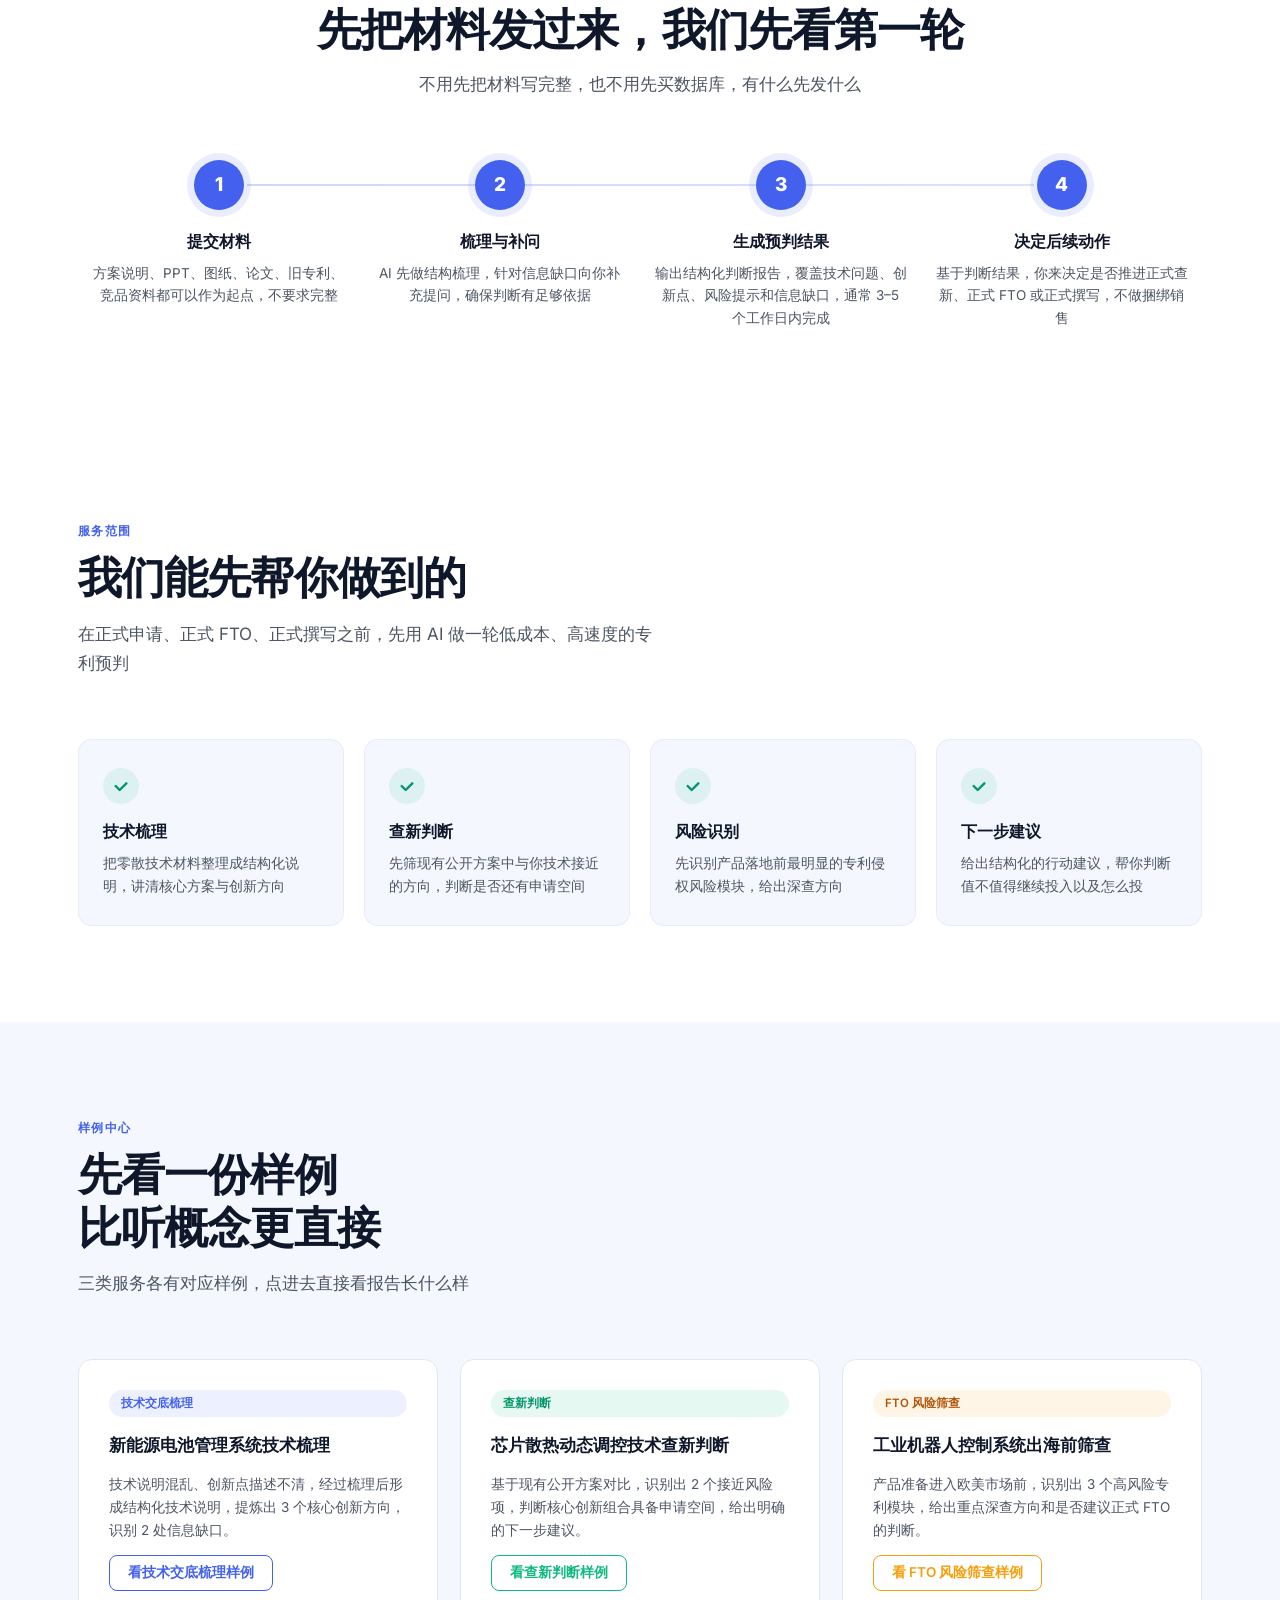
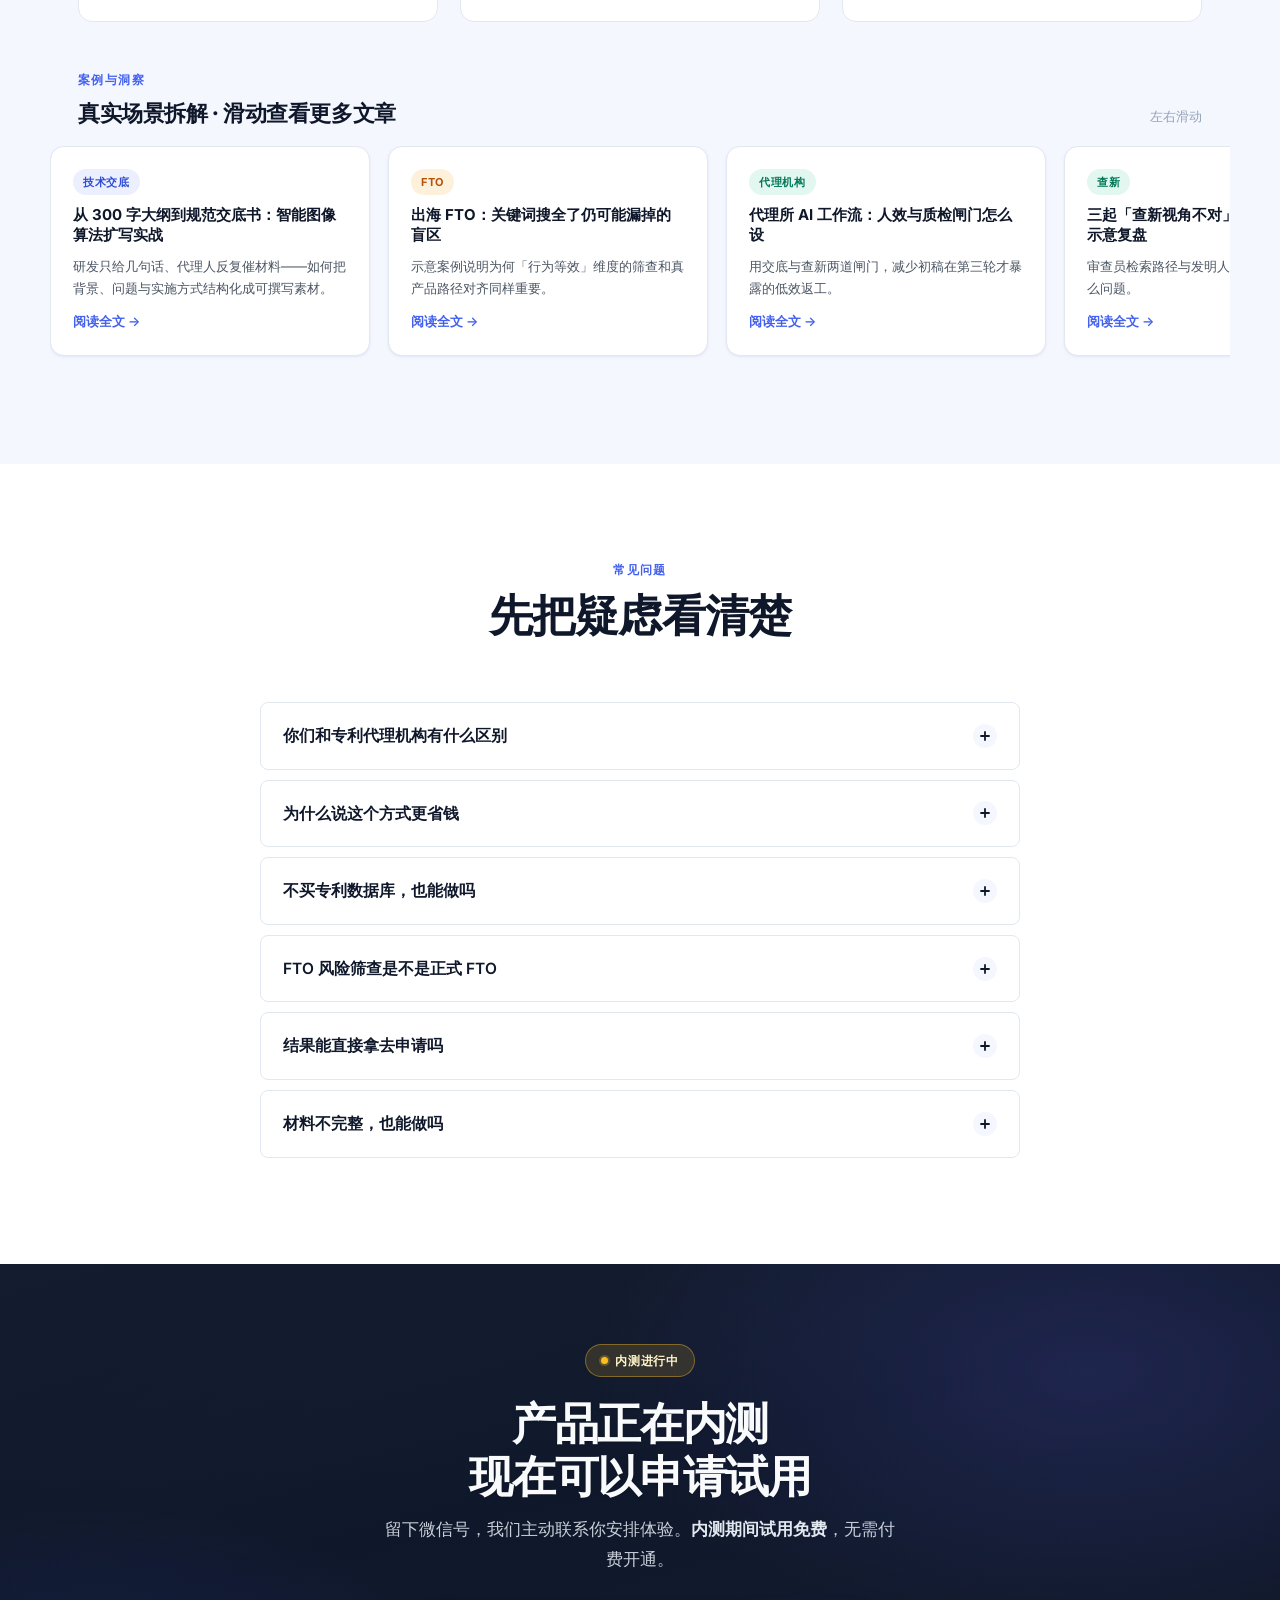
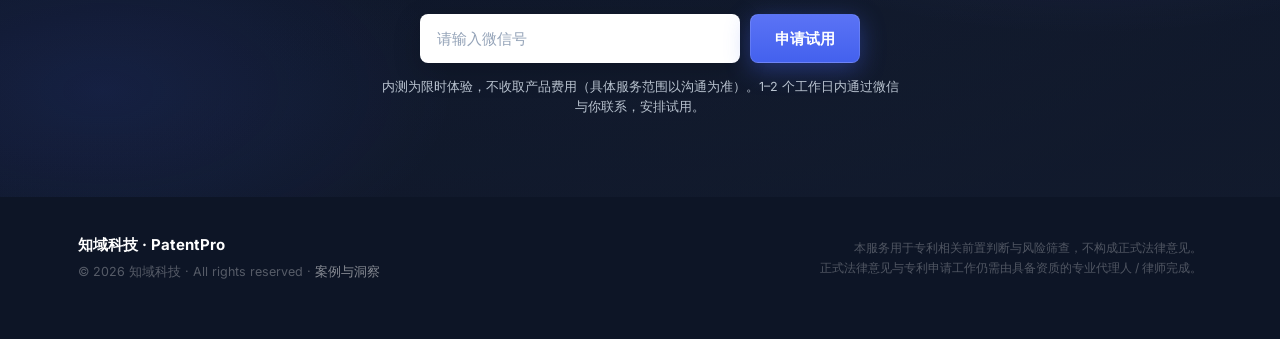
==== commit 7b6614c4: "update" ====
--- a/index.html
+++ b/index.html
@@ -1043,6 +1043,44 @@
     .beta-note { font-size: 12px; color: var(--text-3); line-height: 1.6; }
 
     /* ============================================================
+       STICKY BOTTOM BANNER
+    ============================================================ */
+    .sticky-bar {
+      position: fixed;
+      bottom: 0; left: 0; right: 0;
+      z-index: 900;
+      background: rgba(15, 23, 42, 0.96);
+      backdrop-filter: blur(12px);
+      -webkit-backdrop-filter: blur(12px);
+      border-top: 1px solid rgba(255,255,255,0.08);
+      padding: 14px 28px;
+      display: flex; align-items: center; justify-content: center; gap: 20px;
+      transform: translateY(100%);
+      transition: transform 0.32s cubic-bezier(0.4, 0, 0.2, 1);
+    }
+    .sticky-bar.visible { transform: translateY(0); }
+
+    .sticky-bar-dot {
+      width: 7px; height: 7px; border-radius: 50%;
+      background: #FBBF24; animation: pulse 2.4s infinite; flex-shrink: 0;
+    }
+    .sticky-bar-text {
+      font-size: 14px; color: rgba(255,255,255,0.7);
+      white-space: nowrap;
+    }
+    .sticky-bar-text strong { color: var(--white); font-weight: 600; }
+    .sticky-bar-btn {
+      padding: 9px 22px; font-size: 14px;
+      border-radius: 100px; flex-shrink: 0;
+    }
+
+    @media (max-width: 480px) {
+      .sticky-bar { padding: 12px 16px; gap: 12px; }
+      .sticky-bar-text { font-size: 13px; }
+      .sticky-bar-text .hide-mobile { display: none; }
+    }
+
+    /* ============================================================
        TRIAL MODAL
     ============================================================ */
     .modal-overlay {
@@ -2002,7 +2040,7 @@
       </div>
 
       <h2 class="section-title" style="margin-bottom:12px">产品正在内测<br>现在可以申请试用</h2>
-      <p class="section-subtitle" style="margin:0 auto 40px">留下微信号，我们主动联系你安排体验。<strong style="color:#e2e8f0">内测期间免费试用</strong>，无需付费开通。</p>
+      <p class="section-subtitle" style="margin:0 auto 40px">留下微信号，我们主动联系你安排体验。<strong style="color:#e2e8f0">内测期间试用免费</strong>，无需付费开通。</p>
 
       <form id="betaForm" onsubmit="handleBetaSubmit(event,'betaBtn','betaForm')" style="display:flex;gap:10px;max-width:440px;margin:0 auto">
         <input
@@ -2021,6 +2059,16 @@
     </div>
   </div>
 </section>
+
+
+<!-- ============================================================
+     STICKY BOTTOM BANNER
+============================================================ -->
+<div class="sticky-bar" id="stickyBar" role="region" aria-label="申请试用">
+  <div class="sticky-bar-dot" aria-hidden="true"></div>
+  <span class="sticky-bar-text"><strong>产品内测中</strong><span class="hide-mobile"> · 内测期间试用免费</span></span>
+  <button type="button" class="btn btn-primary sticky-bar-btn" onclick="openModal()">申请试用</button>
+</div>
 
 
 <!-- ============================================================
@@ -2219,7 +2267,7 @@
     </div>
 
     <div class="modal-title">申请产品内测试用</div>
-    <div class="modal-sub">留下微信号，我们 1–2 个工作日内主动联系你安排体验。<br>内测期间<strong>免费试用</strong>，无需付费开通。</div>
+    <div class="modal-sub">留下微信号，我们 1–2 个工作日内主动联系你安排体验。<br>内测期间<strong>试用免费</strong>，无需付费开通。</div>
 
     <form id="modalForm" onsubmit="handleBetaSubmit(event, 'modalBtn', 'modalForm')">
       <div class="modal-input-wrap">
@@ -2320,6 +2368,25 @@
   }, { threshold: 0.1, rootMargin: '0px 0px -36px 0px' });
 
   document.querySelectorAll('.fade-up').forEach(el => io.observe(el));
+
+  /* ---------- Sticky bottom banner ---------- */
+  const stickyBar = document.getElementById('stickyBar');
+  const submitSection = document.getElementById('submit');
+
+  function updateStickyBar() {
+    if (!stickyBar || !submitSection) return;
+    const scrollY = window.scrollY;
+    const hero = document.getElementById('home');
+    const heroBottom = (hero ? hero.offsetHeight : 0) + 60;
+    const submitTop = submitSection.getBoundingClientRect().top;
+    const pastHero = scrollY > heroBottom;
+    const atSubmit = submitTop < window.innerHeight * 0.85;
+    stickyBar.classList.toggle('visible', pastHero && !atSubmit);
+  }
+
+  window.addEventListener('scroll', updateStickyBar, { passive: true });
+  window.addEventListener('resize', updateStickyBar, { passive: true });
+  updateStickyBar();
 
   /* ---------- Modal ---------- */
   const modalOverlay = document.getElementById('modalOverlay');
